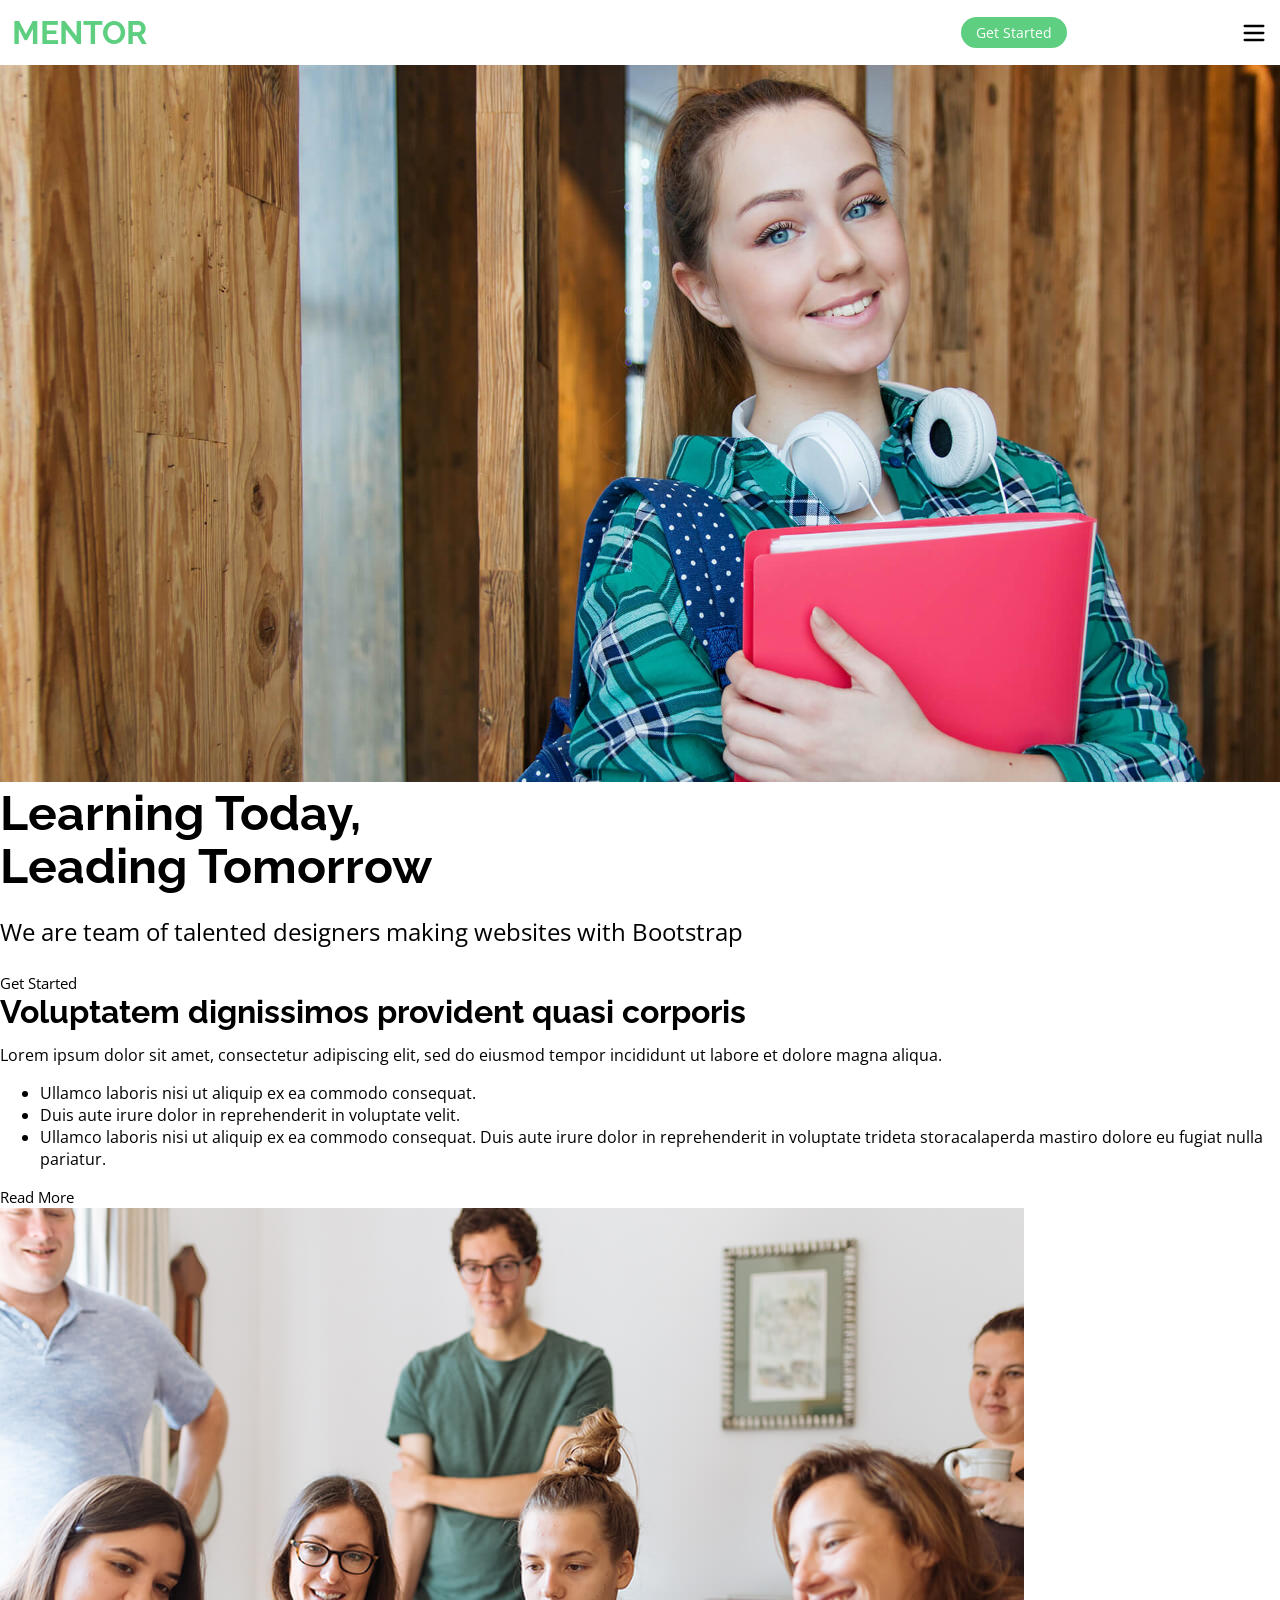
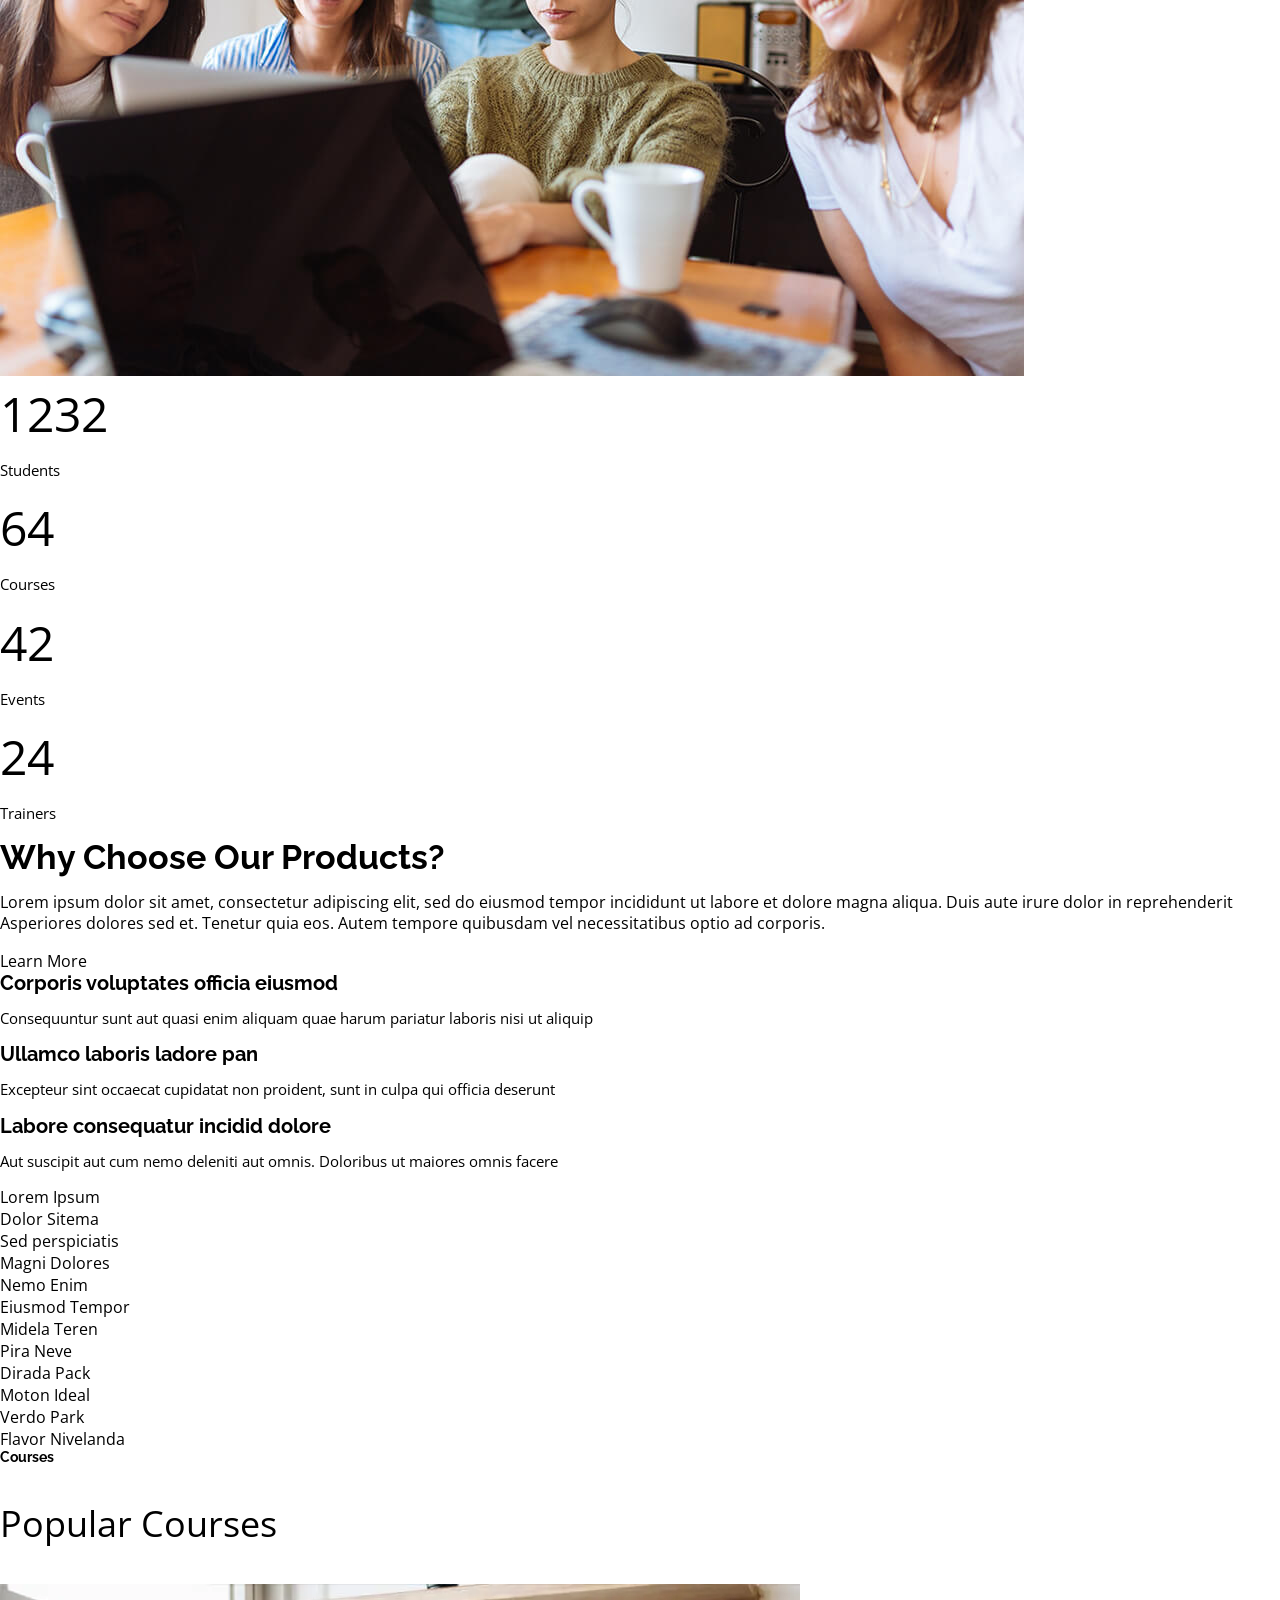
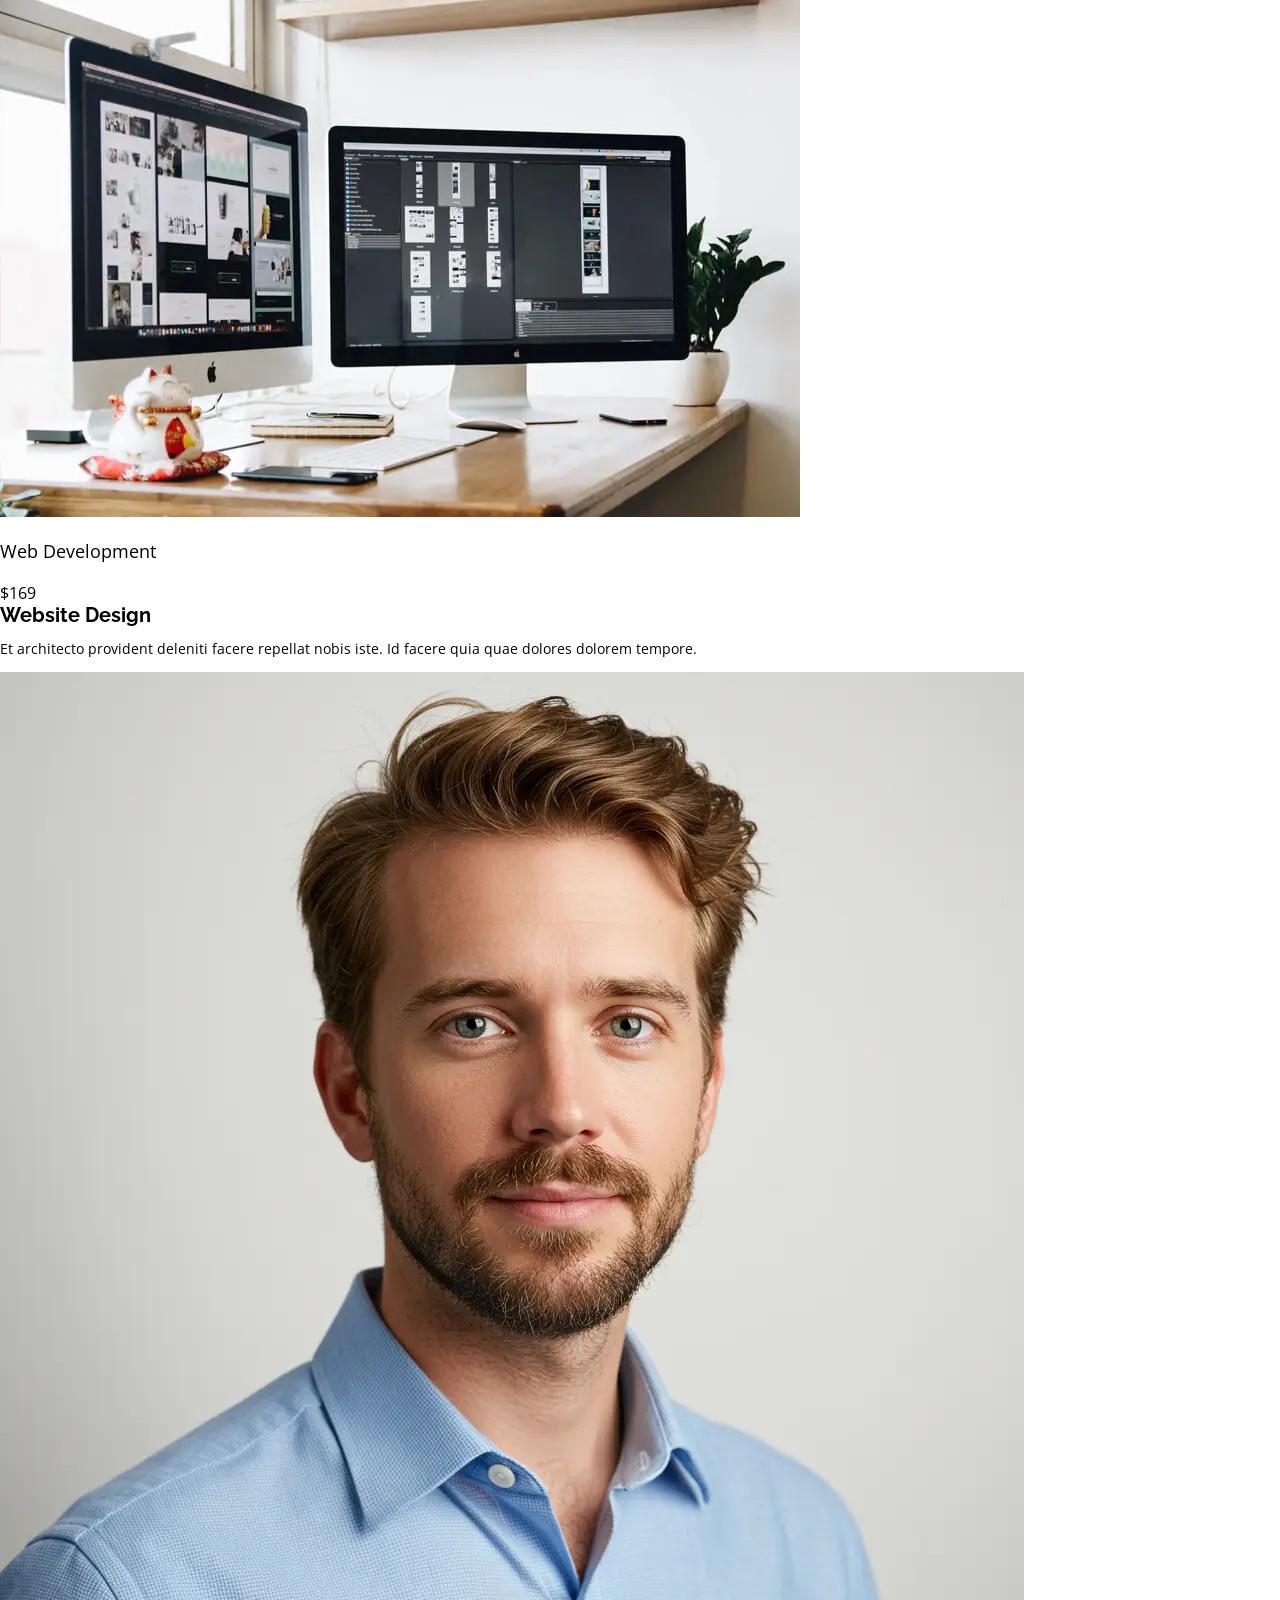
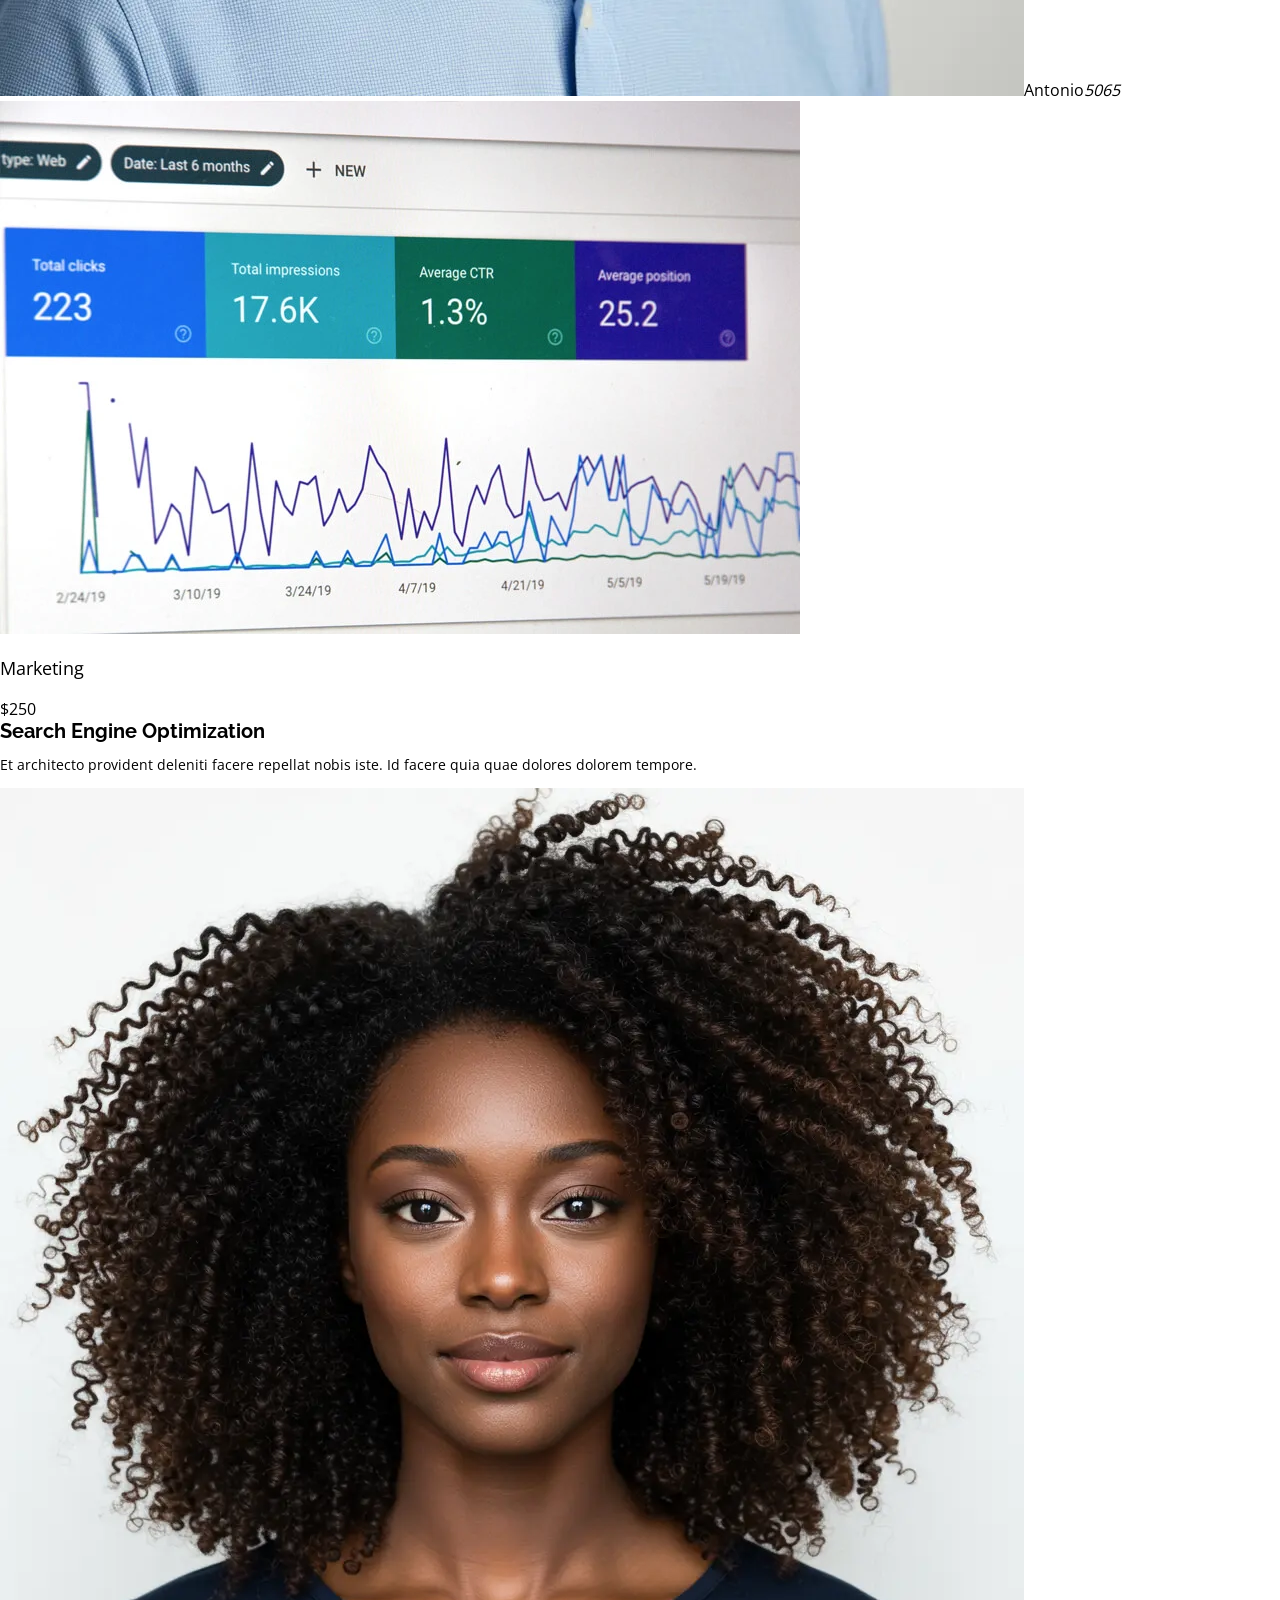
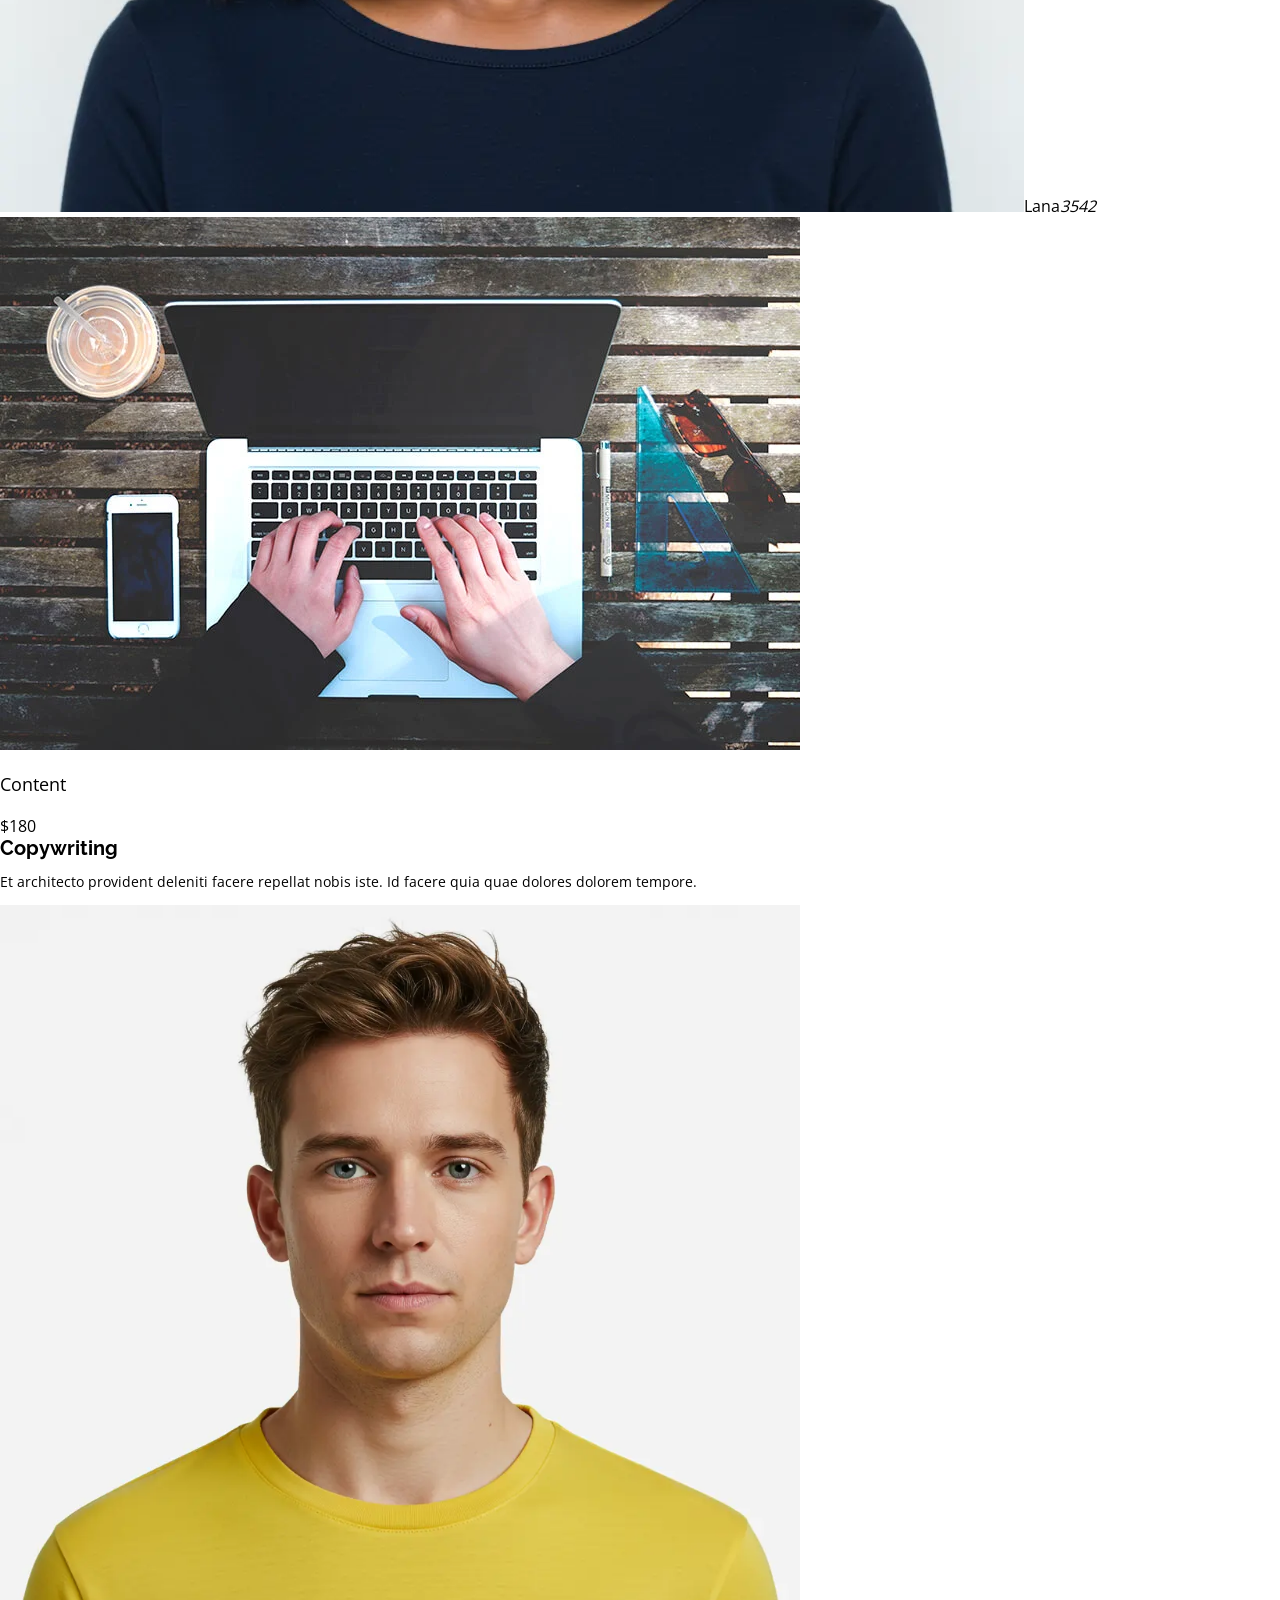
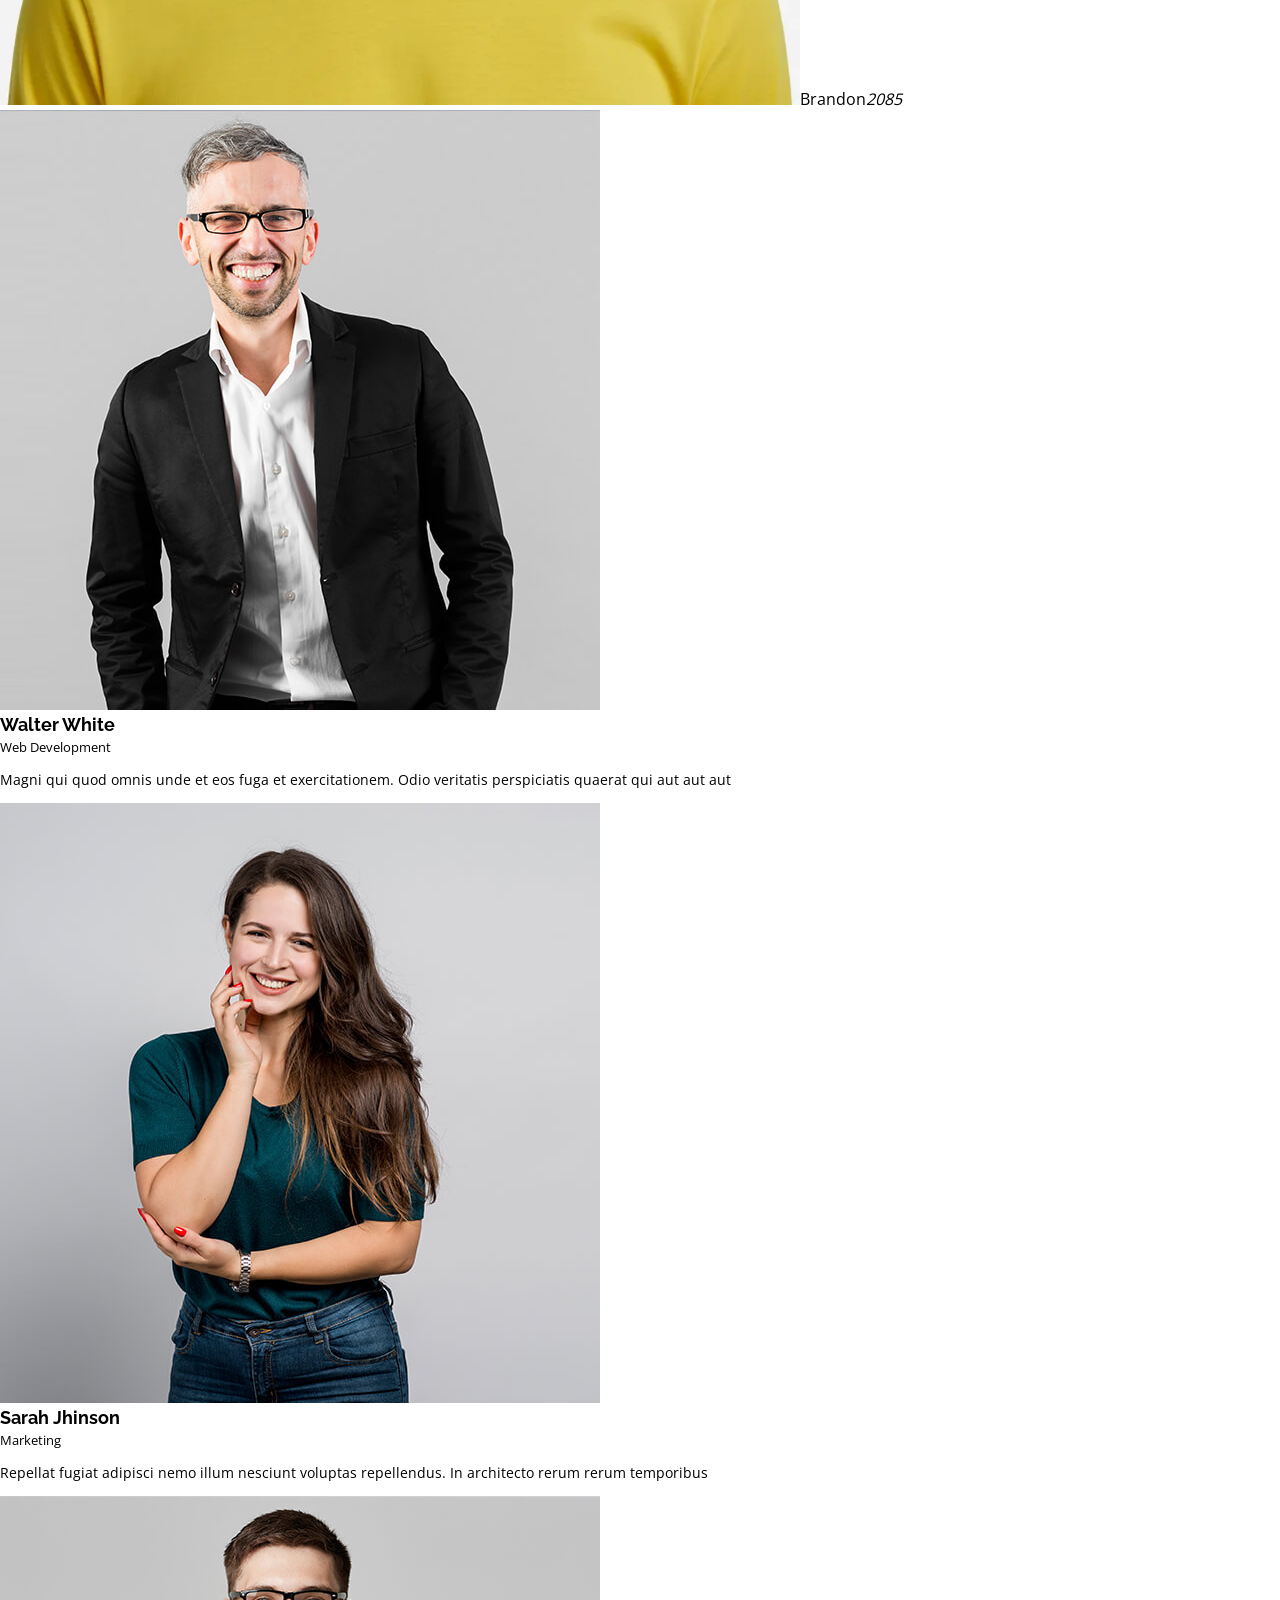
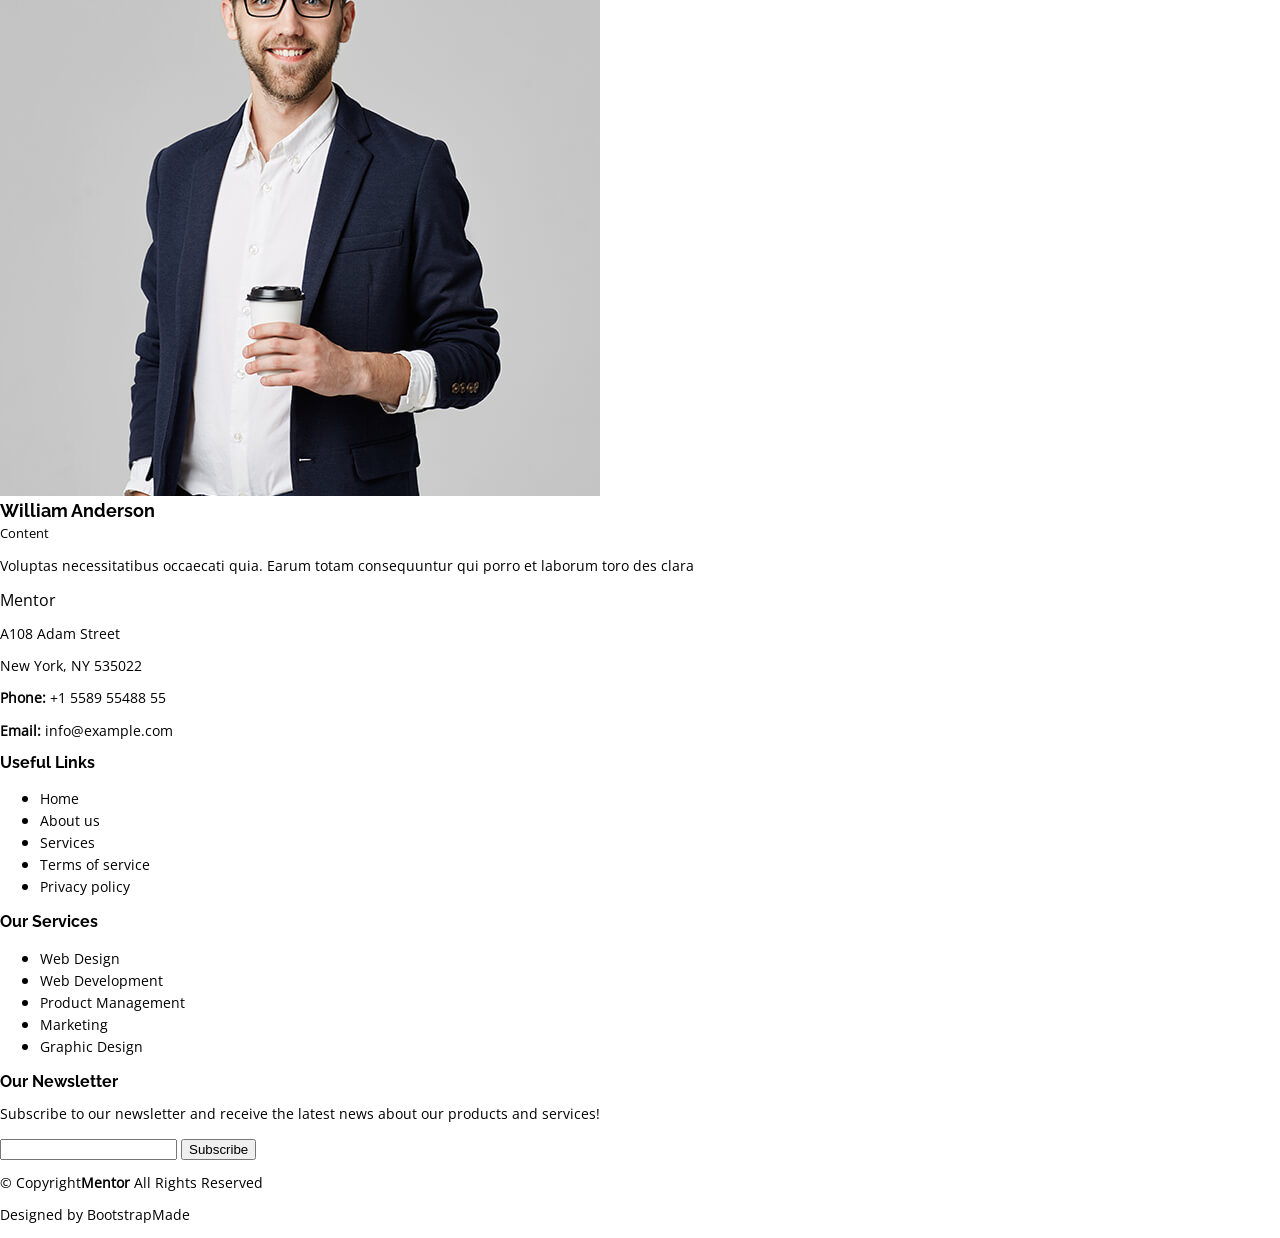
==== index.html @ 1655e433 "Add Navigation Menu f0r Small Screens" ====
<!DOCTYPE html>
<html lang="en">
  <head>
    <meta charset="UTF-8" />
    <meta name="viewport" content="width=device-width, initial-scale=1.0" />
    <link
      rel="shortcut icon"
      href="/assets/img/favicon.png"
      type="image/x-icon"
    />
    <link rel="stylesheet" href="/assets/css/main.css" />
    <link rel="stylesheet" href="/assets/css/globals.css" />
    <title>Mentor</title>
  </head>

  <body>
    <header class="header">
      <div class="header-content">
        <h1 class="sitename">MENTOR</h1>
        <a href="#">Get Started</a>
        <nav class="nav-bar">
          <ul class="nav-bar__items">
            <li><a href="#">Home</a></li>
            <li><a href="#">About</a></li>
            <li><a href="#">Courses</a></li>
            <li><a href="#">Trainers</a></li>
            <li><a href="#">Events</a></li>
            <li><a href="#">Pricing</a></li>
            <li>
              <span class="nav-bar__dropdown--carat"
                >Dropdown <img src="/assets/img/carat_icon.svg" alt="carot svg"
              /></span>
              <ul class="nav-bar__dropdown">
                <li><a href="#"> Dropdown 1</a></li>
                <li>
                  <span class="nav-bar__dropdown--carat"
                    >Deep Dropdown<img
                      src="/assets/img/carat_icon.svg"
                      alt="carot svg"
                  /></span>
                  <ul class="nav-bar__deep-dropdown">
                    <li><a href="#">Deep Dropdown 1</a></li>
                    <li><a href="#">Deep Dropdown 2</a></li>
                    <li><a href="#"> Deep Dropdown 3</a></li>
                    <li><a href="#"> Deep Dropdown 4</a></li>
                    <li><a href="#">Deep Dropdown 5</a></li>
                  </ul>
                </li>
                <li><a href="#">Dropdown 2</a></li>
                <li><a href="#">Dropdown 3</a></li>
                <li><a href="#">Dropdown 4</a></li>
              </ul>
            </li>
            <li><a href="#">Contact</a></li>
          </ul>
        </nav>
        <div class="hamburger-menu">
          <img
            src="/assets/img/hamburger-menu.svg"
            alt="hamburger-menu-icon"
            height="38"
            width="28"
          />
          <img
            src="/assets/img/hamburger-close.svg"
            alt="hamburger-close-icon"
            height="38"
            width="50"
          />
        </div>
        <div class="nav-bar__overlay"></div>
      </div>
    </header>
    <main>
      <section class="hero">
        <img
          src="/assets/img/hero-bg.jpg"
          alt="girl with a book"
          width="1920"
          height="1075"
        />
        <h2>Learning Today,<br />Leading Tomorrow</h2>
        <p>We are team of talented designers making websites with Bootstrap</p>
        <a href="#">Get Started</a>
      </section>
      <section class="section__about">
        <div>
          <h3>Voluptatem dignissimos provident quasi corporis</h3>
          <p>
            Lorem ipsum dolor sit amet, consectetur adipiscing elit, sed do
            eiusmod tempor incididunt ut labore et dolore magna aliqua.
          </p>
          <ul>
            <li>Ullamco laboris nisi ut aliquip ex ea commodo consequat.</li>
            <li>Duis aute irure dolor in reprehenderit in voluptate velit.</li>
            <li>
              Ullamco laboris nisi ut aliquip ex ea commodo consequat. Duis aute
              irure dolor in reprehenderit in voluptate trideta storacalaperda
              mastiro dolore eu fugiat nulla pariatur.
            </li>
          </ul>
          <span>Read More</span>
        </div>
        <div>
          <img
            src="/assets/img/about.jpg"
            alt="A group working on a project"
            width="1024"
            height="768"
          />
        </div>
      </section>
      <div class="counter">
        <div>
          <span>1232</span>
          <p>Students</p>
        </div>
        <div>
          <span>64</span>
          <p>Courses</p>
        </div>
        <div>
          <span>42</span>
          <p>Events</p>
        </div>
        <div>
          <span>24</span>
          <p>Trainers</p>
        </div>
      </div>
      <section class="section__whyUs">
        <div class="why-box">
          <h3>Why Choose Our Products?</h3>
          <p>
            Lorem ipsum dolor sit amet, consectetur adipiscing elit, sed do
            eiusmod tempor incididunt ut labore et dolore magna aliqua. Duis
            aute irure dolor in reprehenderit Asperiores dolores sed et. Tenetur
            quia eos. Autem tempore quibusdam vel necessitatibus optio ad
            corporis.
          </p>
          <span>Learn More</span>
        </div>
        <div class="benefit-box">
          <i></i>
          <h4>Corporis voluptates officia eiusmod</h4>
          <p>
            Consequuntur sunt aut quasi enim aliquam quae harum pariatur laboris
            nisi ut aliquip
          </p>
        </div>
        <div class="benefit-box">
          <i></i>
          <h4>Ullamco laboris ladore pan</h4>
          <p>
            Excepteur sint occaecat cupidatat non proident, sunt in culpa qui
            officia deserunt
          </p>
        </div>
        <div class="benefit-box">
          <i></i>
          <h4>Labore consequatur incidid dolore</h4>
          <p>
            Aut suscipit aut cum nemo deleniti aut omnis. Doloribus ut maiores
            omnis facere
          </p>
        </div>
        <div class="feature-boxes">
          <div class="feature-box"><a href="#">Lorem Ipsum</a></div>
          <div class="feature-box"><a href="#">Dolor Sitema</a></div>
          <div class="feature-box"><a href="#">Sed perspiciatis</a></div>
          <div class="feature-box"><a href="#">Magni Dolores</a></div>
          <div class="feature-box"><a href="#">Nemo Enim</a></div>
          <div class="feature-box"><a href="#">Eiusmod Tempor</a></div>
          <div class="feature-box"><a href="#">Midela Teren</a></div>
          <div class="feature-box"><a href="#">Pira Neve</a></div>
          <div class="feature-box"><a href="#">Dirada Pack</a></div>
          <div class="feature-box"><a href="#">Moton Ideal</a></div>
          <div class="feature-box"><a href="#">Verdo Park</a></div>
          <div class="feature-box"><a href="#">Flavor Nivelanda</a></div>
        </div>
      </section>
      <section class="section__courses">
        <h2>Courses</h2>
        <p>Popular Courses</p>
        <div class="course-item">
          <img
            src="/assets/img/course/course-1.webp"
            alt="A computer"
            width="800"
            height="533"
          />
          <div class="price">
            <p>Web Development</p>
            <span>$169</span>
          </div>
          <h3>Website Design</h3>
          <p>
            Et architecto provident deleniti facere repellat nobis iste. Id
            facere quia quae dolores dolorem tempore.
          </p>
          <div class="courses__incharge">
            <img
              src="/assets/img/person/person-m-7.webp"
              alt="Antonio"
              width="1024"
              height="1024"
            /><span>Antonio</span><i>50</i><i>65</i>
          </div>
        </div>
        <div class="course-item">
          <img
            src="/assets/img/course/course-2.webp"
            alt="An Analytical Graph"
            width="800"
            height="533"
          />
          <div class="price">
            <p>Marketing</p>
            <span>$250</span>
          </div>
          <h3>Search Engine Optimization</h3>
          <p>
            Et architecto provident deleniti facere repellat nobis iste. Id
            facere quia quae dolores dolorem tempore.
          </p>
          <div class="courses__incharge">
            <img
              src="/assets/img/person/person-f-14.webp"
              alt="Lana"
              width="1024"
              height="1024"
            /><span>Lana</span><i>35</i><i>42</i>
          </div>
        </div>
        <div class="course-item">
          <img
            src="/assets/img/course/course-3.webp"
            alt="A person typing on a laptop"
            width="800"
            height="533"
          />
          <div class="price">
            <p>Content</p>
            <span>$180</span>
          </div>
          <h3>Copywriting</h3>
          <p>
            Et architecto provident deleniti facere repellat nobis iste. Id
            facere quia quae dolores dolorem tempore.
          </p>
          <div class="courses__incharge">
            <img
              src="/assets/img/person/person-m-12.webp"
              alt="Brandon"
              width="800"
              height="533"
            /><span>Brandon</span><i>20</i><i>85</i>
          </div>
        </div>
      </section>
      <section class="section__trainers">
        <div class="trainer-box">
          <img
            src="/assets/img/trainers/trainer-1.jpg"
            alt="Walter White"
            width="600"
            height="600"
          />
          <h4>Walter White</h4>
          <span>Web Development</span>
          <p>
            Magni qui quod omnis unde et eos fuga et exercitationem. Odio
            veritatis perspiciatis quaerat qui aut aut aut
          </p>
          <div><i></i><i></i><i></i><i></i></div>
        </div>
        <div class="trainer-box">
          <img
            src="/assets/img/trainers/trainer-2.jpg"
            alt="Sarah Jhinson"
            width="600"
            height="600"
          />
          <h4>Sarah Jhinson</h4>
          <span>Marketing</span>
          <p>
            Repellat fugiat adipisci nemo illum nesciunt voluptas repellendus.
            In architecto rerum rerum temporibus
          </p>
          <div><i></i><i></i><i></i><i></i></div>
        </div>
        <div class="trainer-box">
          <img
            src="/assets/img/trainers/trainer-3.jpg"
            alt="William Anderson"
            width="600"
            height="600"
          />
          <h4>William Anderson</h4>
          <span>Content</span>
          <p>
            Voluptas necessitatibus occaecati quia. Earum totam consequuntur qui
            porro et laborum toro des clara
          </p>
          <div><i></i><i></i><i></i><i></i></div>
        </div>
      </section>
    </main>
    <footer>
      <div>
        <div>
          <span class="sitename">Mentor</span>
          <p>A108 Adam Street</p>
          <p>New York, NY 535022</p>
          <p><strong>Phone:</strong> +1 5589 55488 55</p>
          <p><strong>Email:</strong> info@example.com</p>
          <div><i></i><i></i><i></i><i></i></div>
        </div>
        <nav>
          <div>
            <h4>Useful Links</h4>
            <ul>
              <li><a href="#">Home</a></li>
              <li><a href="#">About us</a></li>
              <li><a href="#">Services</a></li>
              <li><a href="#">Terms of service</a></li>
              <li><a href="#">Privacy policy</a></li>
            </ul>
          </div>
          <div>
            <h4>Our Services</h4>
            <ul>
              <li><a href="#">Web Design</a></li>
              <li><a href="#">Web Development</a></li>
              <li><a href="#">Product Management</a></li>
              <li><a href="#">Marketing</a></li>
              <li><a href="#">Graphic Design</a></li>
            </ul>
          </div>
        </nav>
        <div>
          <h4>Our Newsletter</h4>
          <p>
            Subscribe to our newsletter and receive the latest news about our
            products and services!
          </p>
          <input type="email" name="" id="" />
          <button type="submit">Subscribe</button>
        </div>
      </div>
      <div class="credits">
        <p>© Copyright<strong>Mentor</strong> All Rights Reserved</p>
        <div><p>Designed by BootstrapMade</p></div>
      </div>
    </footer>
    <script src="/assets/js/main.js"></script>
  </body>
</html>
---- assets/css/main.css ----
/* ==================================================
                    Header
================================================== */
/* for small screens upto 500pxs */
.header {
  padding-block: calc(15 / 16 * 1rem);
  position: sticky;
  top: -1px;
  background-color: var(--background-color);

  .sitename {
    font-weight: 700;
    color: var(--accent-color);
  }
  .header-content {
    display: grid;
    grid-template-columns: 1fr 36% auto;
    align-items: center;
    padding-inline: calc(12 / 16 * 1rem);

    > a {
      color: hsl(0, 0%, 100%);
      background-color: var(--accent-color);
      justify-self: center;
      padding: calc(6 / 16 * 1rem) calc(15 / 16 * 1rem);
      /* margin-inline-start: calc(85 / 16 * 1rem); */
      border-radius: calc(50 / 16 * 1rem);
    }
  }

  .nav-bar {
    display: none;
  }

  .nav-bar.active {
    display: block;
    position: absolute;
    z-index: 999;
    top: 90%;
    left: 50%;
    transform: translateX(-50%);

    .nav-bar__items {
      width: 80vw;
      display: flex;
      flex-direction: column;
      background-color: var(--contrast-color);
      border: 1px solid
        color-mix(in srgb, var(--default-color), transparent 90%);

      border-radius: 6px;
      padding-block: calc(10 / 16 * 1rem);
      max-height: 90vh;
      overflow-y: auto;

      li {
        padding-block: calc(10 / 16 * 1rem);
        padding-inline: calc(20 / 16 * 1rem);
      }

      .nav-bar__dropdown,
      .nav-bar__deep-dropdown {
        display: none;
      }

      .nav-bar__dropdown.active,
      .nav-bar__deep-dropdown.active {
        display: block;
        border: 1px solid
          color-mix(in srgb, var(--default-color), transparent 90%);
        background-color: rgba(33, 37, 41, 0.03);
        padding-block: calc(10 / 16 * 1rem);
        margin-inline: calc(-5 / 16 * 1rem);
        margin-top: 8px;
        border-radius: 6px;
      }
      .nav-bar__deep-dropdown.active {
        background-color: rgba(33, 37, 41, 0.1);
      }
    }
  }

  .nav-bar__overlay {
    opacity: 0;
    pointer-events: none;
  }

  .nav-bar__overlay.active {
    position: absolute;
    inset: 0;
    width: 100vw;
    height: 101vh;
    background-color: hsl(0, 0%, 0%);
    opacity: 0.7;
    transition: opacity 0.2s ease-in;
    pointer-events: all;
  }

  .hamburger-menu {
    display: grid;
    place-items: center;
    position: relative;
    > :last-child {
      display: none;
    }
    > :last-child.active {
      display: block;
      position: absolute;
      inset: -10px;
      z-index: 999;
      max-width: none;
    }
  }
  .hamburger-menu.active {
    > :first-child {
      opacity: 0;
    }
  }
  .nav-bar__dropdown--carat {
    display: flex;
    justify-content: space-between;
    img {
      background-color: color-mix(
        in srgb,
        var(--default-color),
        transparent 90%
      );
      border-radius: 50%;
      padding: 8px;
      transition: transform 0.2s ease-in;
    }
  }
  .nav-bar__dropdown--carat.active {
    color: var(--accent-color);
    img {
      background-color: var(--accent-color);
      transform: rotate(180deg);
    }
  }
}
---- assets/css/globals.css ----
/* This Design is Based on Mobile-first Strategy */
@layer global {
  *,
  *::before,
  *::after {
    box-sizing: border-box;
  }

  body {
    margin: 0;
    font-family: "Open Sans", Arial, Helvetica, sans-serif;
  }

  img {
    max-width: 100%;
    height: auto;
  }

  h1,
  h2,
  h3,
  h4 {
    font-family: "Raleway", sans-serif;
    margin: 0;
    line-height: 1.1;
  }

  p {
    line-height: 1.3;
  }

  a {
    text-decoration: none;
    transition: 0.3s;
    color: inherit;
  }

  header ul {
    margin: 0;
    padding: 0;
    li {
      list-style-type: none;
    }
  }
}

@layer colors {
  :root {
    --background-color: hsl(0, 0%, 100%);
    --default-color: hsl(0, 0%, 27%);
    --heading-color: hsl(142, 71%, 47%);
    --accent-color: hsl(138, 54%, 59%);
    --surface-color: hsl(0, 0%, 100%);
    --contrast-color: hsl(0, 0%, 100%);
    /* Nav-menu Colors */
    --nav-color: hsl(180, 1%, 15%);
    --nav-hover-color: hsl(138, 54%, 59%);
    --nav-dropdown-background-color: hsl(0, 0%, 100%);
    --nav-dropdown-color: hsl(180, 1%, 15%);
    --nav-dropdown-hover-color: hsl(138, 54%, 59%);
  }
}

@layer fonts {
  /* open-sans-regular - latin */
  @font-face {
    font-display: swap;
    font-family: "Open Sans";
    font-style: normal;
    font-weight: 400;
    src: url("/assets/fonts/open-sans-v44-latin-regular.woff2") format("woff2");
  }

  /* raleway-regular - latin */
  @font-face {
    font-display: swap;
    font-family: "Raleway";
    font-style: normal;
    font-weight: 400;
    src: url("/assets/fonts/raleway-v37-latin-regular.woff2") format("woff2");
  }

  /* raleway-700 - latin */
  @font-face {
    font-display: swap;
    font-family: "Raleway";
    font-style: normal;
    font-weight: 700;
    src: url("/assets/fonts/raleway-v37-latin-700.woff2") format("woff2");
  }

  /* poppins-regular - latin */
  @font-face {
    font-display: swap;
    font-family: "Poppins";
    font-style: normal;
    font-weight: 400;
    src: url("/assets/fonts/poppins-v24-latin-regular.woff2") format("woff2");
  }

  /* custom font sizes */
  :root {
    --fs-12: calc(12 / 16 * 1rem);
    --fs-13: calc(13 / 16 * 1rem);
    --fs-14: calc(14 / 16 * 1rem);
    --fs-15: calc(15 / 16 * 1rem);
    --fs-16: calc(16 / 16 * 1rem); /*default size*/
    --fs-17: calc(17 / 16 * 1rem);
    --fs-18: calc(18 / 16 * 1rem);
    --fs-20: calc(20 / 16 * 1rem);
    --fs-24: calc(24 / 16 * 1rem);
    --fs-26: calc(26 / 16 * 1rem);
    --fs-28: calc(28 / 16 * 1rem);
    --fs-30: calc(30 / 16 * 1rem);
    --fs-32: calc(32 / 16 * 1rem);
    --fs-34: calc(34 / 16 * 1rem);
    --fs-36: calc(36 / 16 * 1rem);
    --fs-38: calc(38 / 16 * 1rem);
    --fs-48: calc(48 / 16 * 1rem);
  }

  @layer font_configurations {
    @layer mobile_config {
      /* Default Font-sizes Configurations i.e Phone screens (till 425 pixels) and also Tab Uses Same Configs*/

      /* Header */

      header .sitename h1 {
        font-size: var(--fs-30);
      }

      header a {
        font-size: var(--fs-14);
      }

      header nav a {
        font-size: var(--fs-17);
      }

      /* hero section */

      .hero h2 {
        font-size: var(--fs-32);
      }

      .hero p {
        font-size: var(--fs-18);
      }

      .hero a {
        font-size: var(--fs-15);
      }

      /* About Section */

      .section__about h3 {
        font-size: var(--fs-32);
      }

      /* .section__about p,
  .section__about li {
    font-size: var(--default size. i.e 16);
  } */

      .section__about span {
        font-size: var(--fs-15);
      }

      /* Counter */

      .counter span {
        font-size: var(--fs-48);
      }

      .counter p {
        font-size: var(--fs-15);
      }

      /* WhyUs Section */

      .section__whyUs h3 {
        font-size: var(--fs-34);
      }

      /* .section__whyUs .why-box p,
  .section__whyUs .why-box span {
    font-size: var(--default size. i.e 16);
  } */

      .section__whyUs .benefit-box h4 {
        font-size: var(--fs-20);
      }

      .section__whyUs .benefit-box p {
        font-size: var(--fs-15);
      }

      /* .section__whyUs .feature-boxes a {
    font-size: var(--default size. i.e 16);
} */

      /* Courses Section */

      .section__courses h2 {
        font-size: var(--fs-14);
      }

      .section__courses p {
        font-size: var(--fs-36);
      }

      .section__courses .course-item p {
        font-size: var(--fs-14);
      }

      .section__courses .course-item .price p {
        font-size: var(--fs-18);
      }

      .section__courses h3 {
        font-size: var(--fs-20);
      }

      /* .section__courses a{
    font-size: var(--default size. i.e 16);
  } */

      /* Trainers Section */

      .section__trainers h4 {
        font-size: var(--fs-18);
      }

      .section__trainers span {
        font-size: var(--fs-13);
      }

      .section__trainers p {
        font-size: var(--fs-14);
      }

      /* Footer */

      footer .sitename span {
        font-size: var(--fs-26);
      }

      footer p,
      footer a {
        font-size: var(--fs-14);
      }

      /* footer h4{
    font-size: var(--default size. i.e 16);
  }
 */

      /* footer button{
  font-size: var(--default size. i.e 16);
 } */

      footer .credits div {
        font-size: var(--fs-13);
      }
    }

    @media (width >= calc(1024 / 16 * 1rem)) {
      /* font config for laptops that is 1024px (Only the hero Secrion seem to have Changes) */
      /* hero section */

      .hero h2 {
        font-size: var(--fs-48); /*changed*/
      }

      .hero p {
        font-size: var(--fs-24); /*changed*/
      }
    }

    @media (width >= calc(1140 / 16 * 1rem)) {
      /* font config for big screen laptops/monitors that is 1440px onwards (only navbar links have changes) */
      header nav a {
        font-size: var(--fs-16); /*changed*/
      }
    }
  }
}
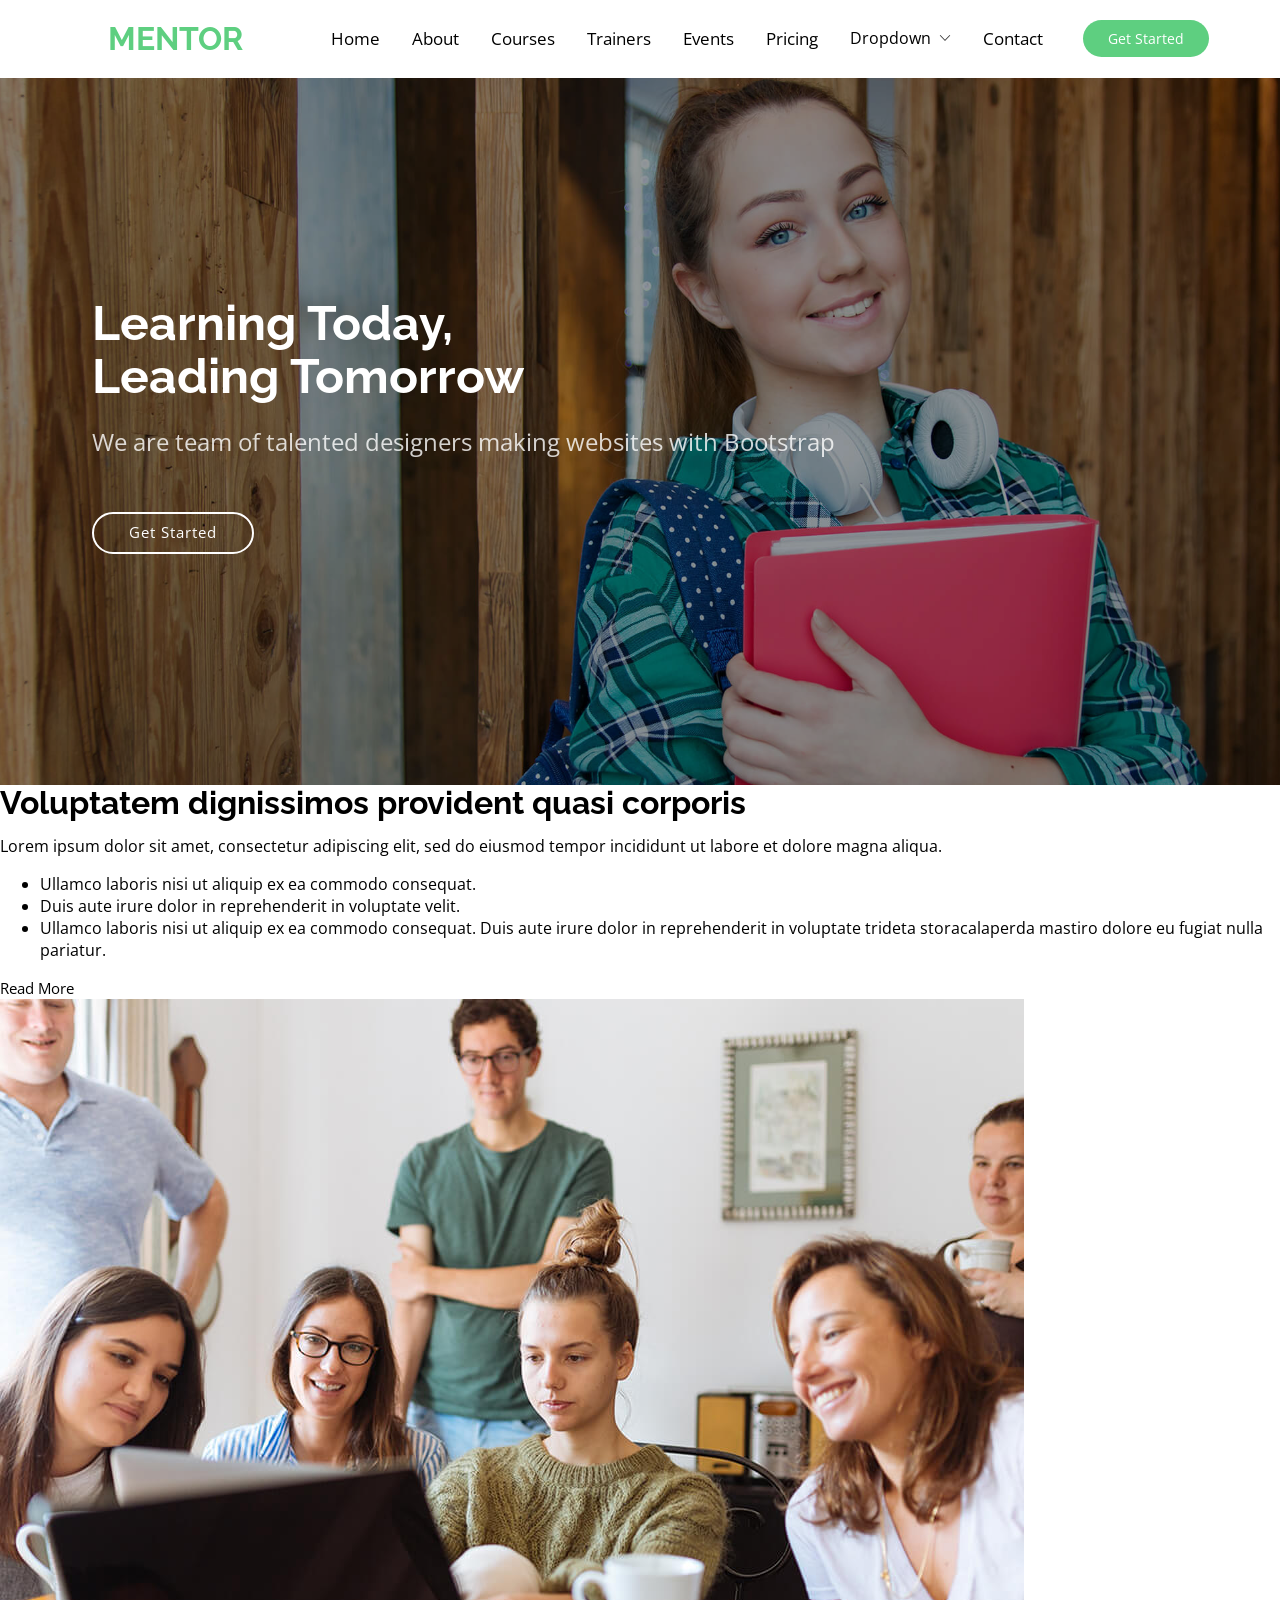
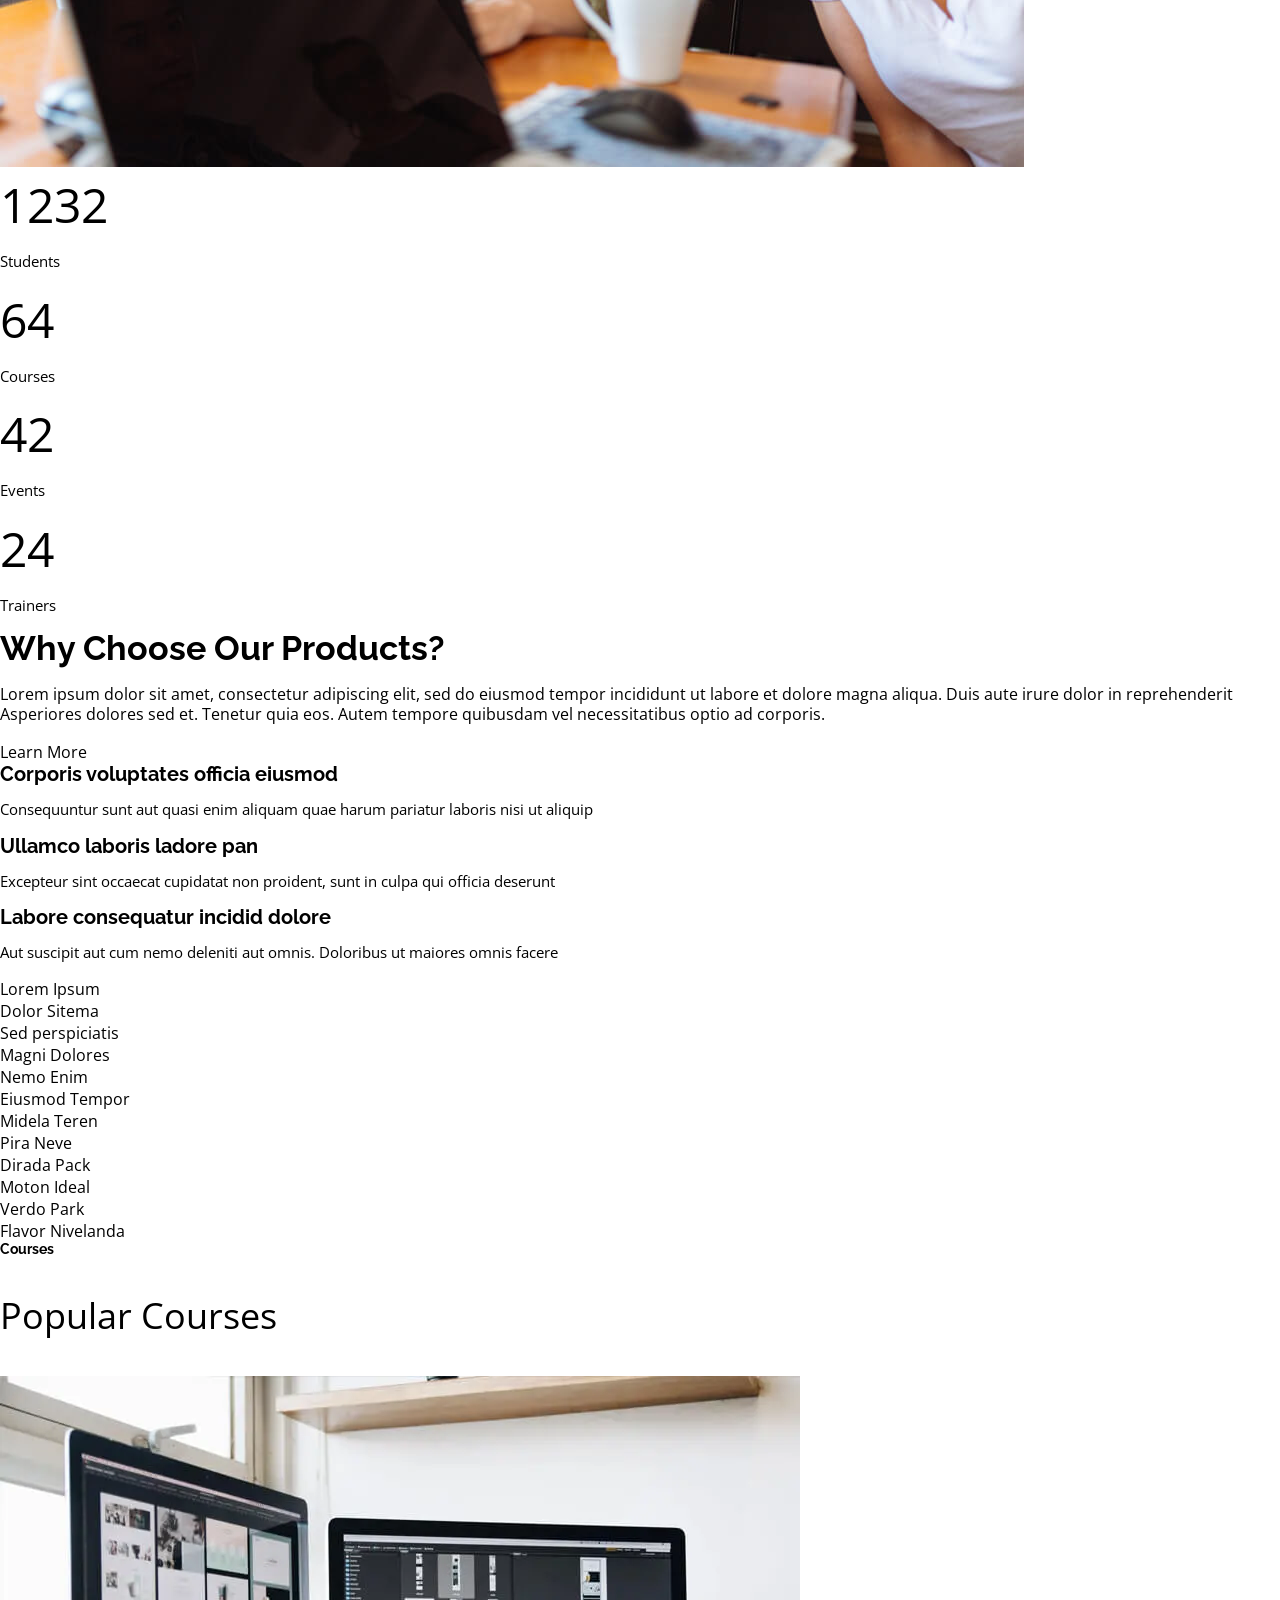
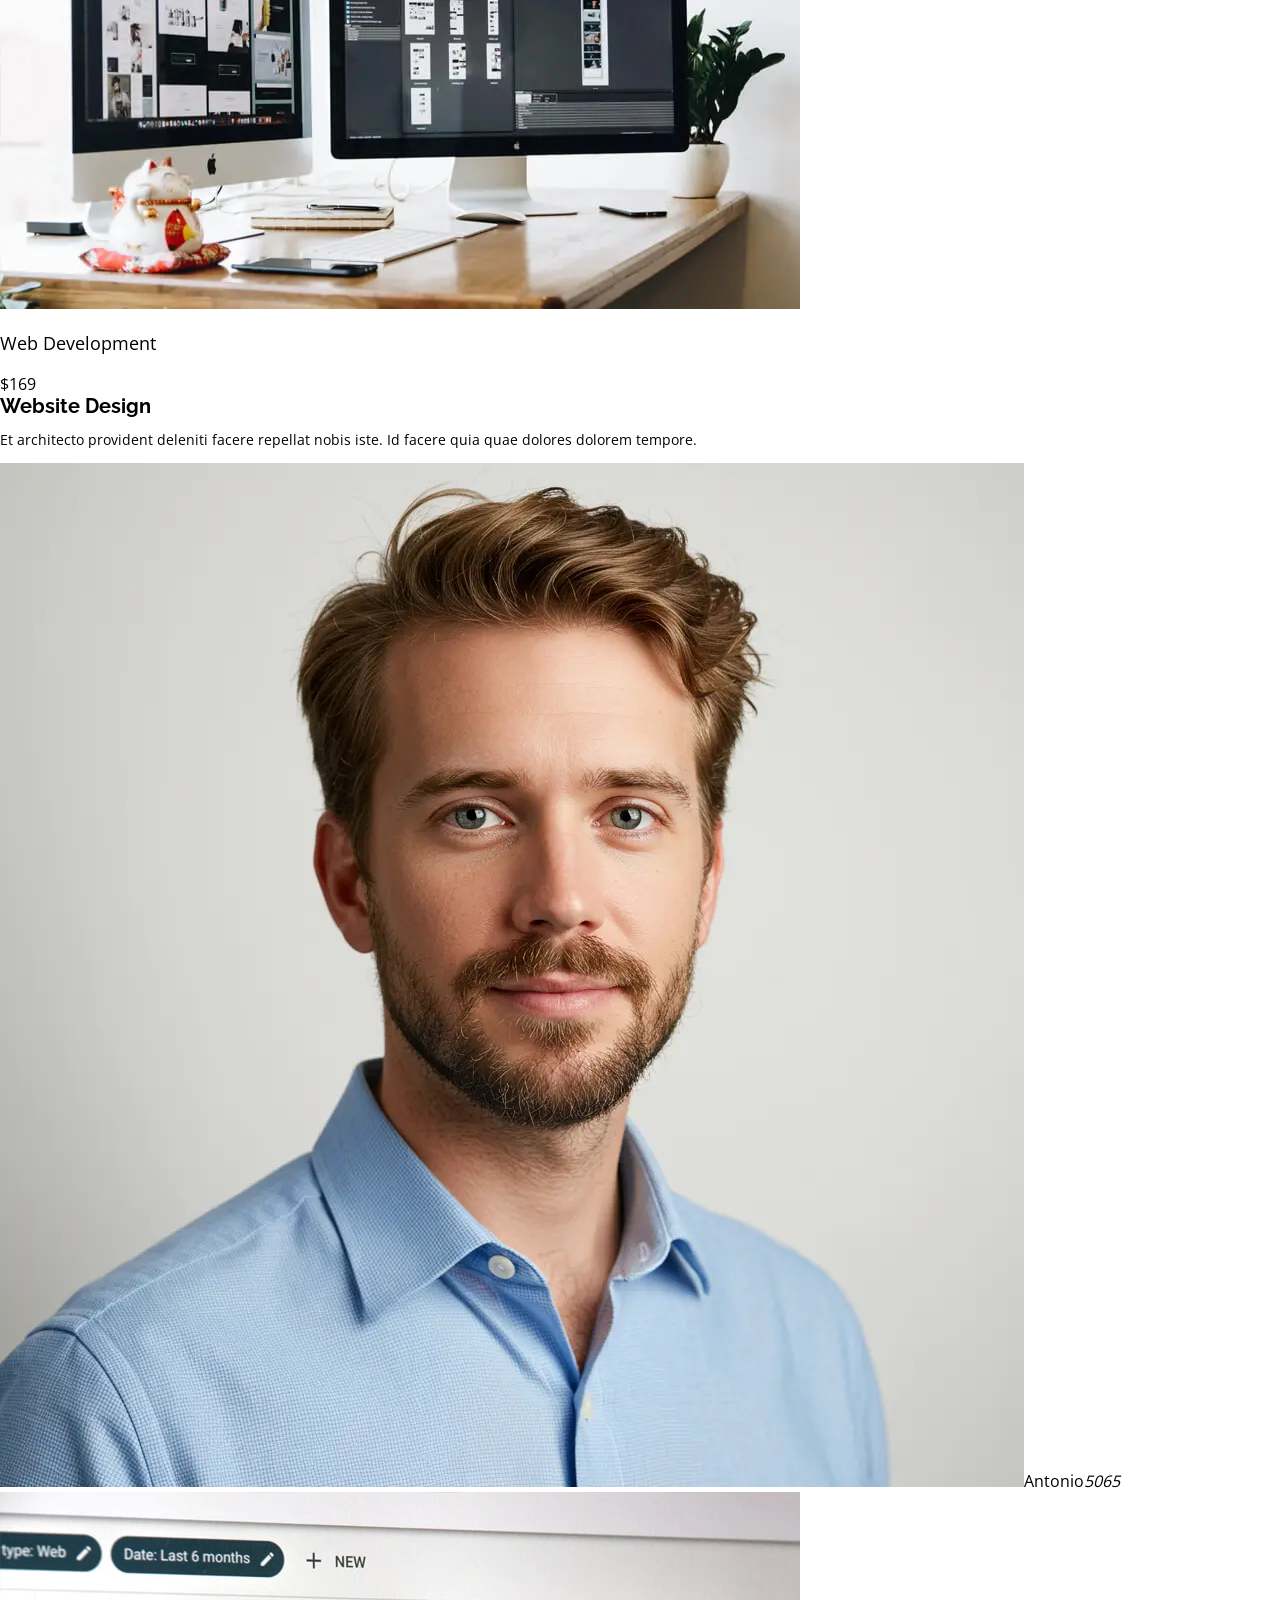
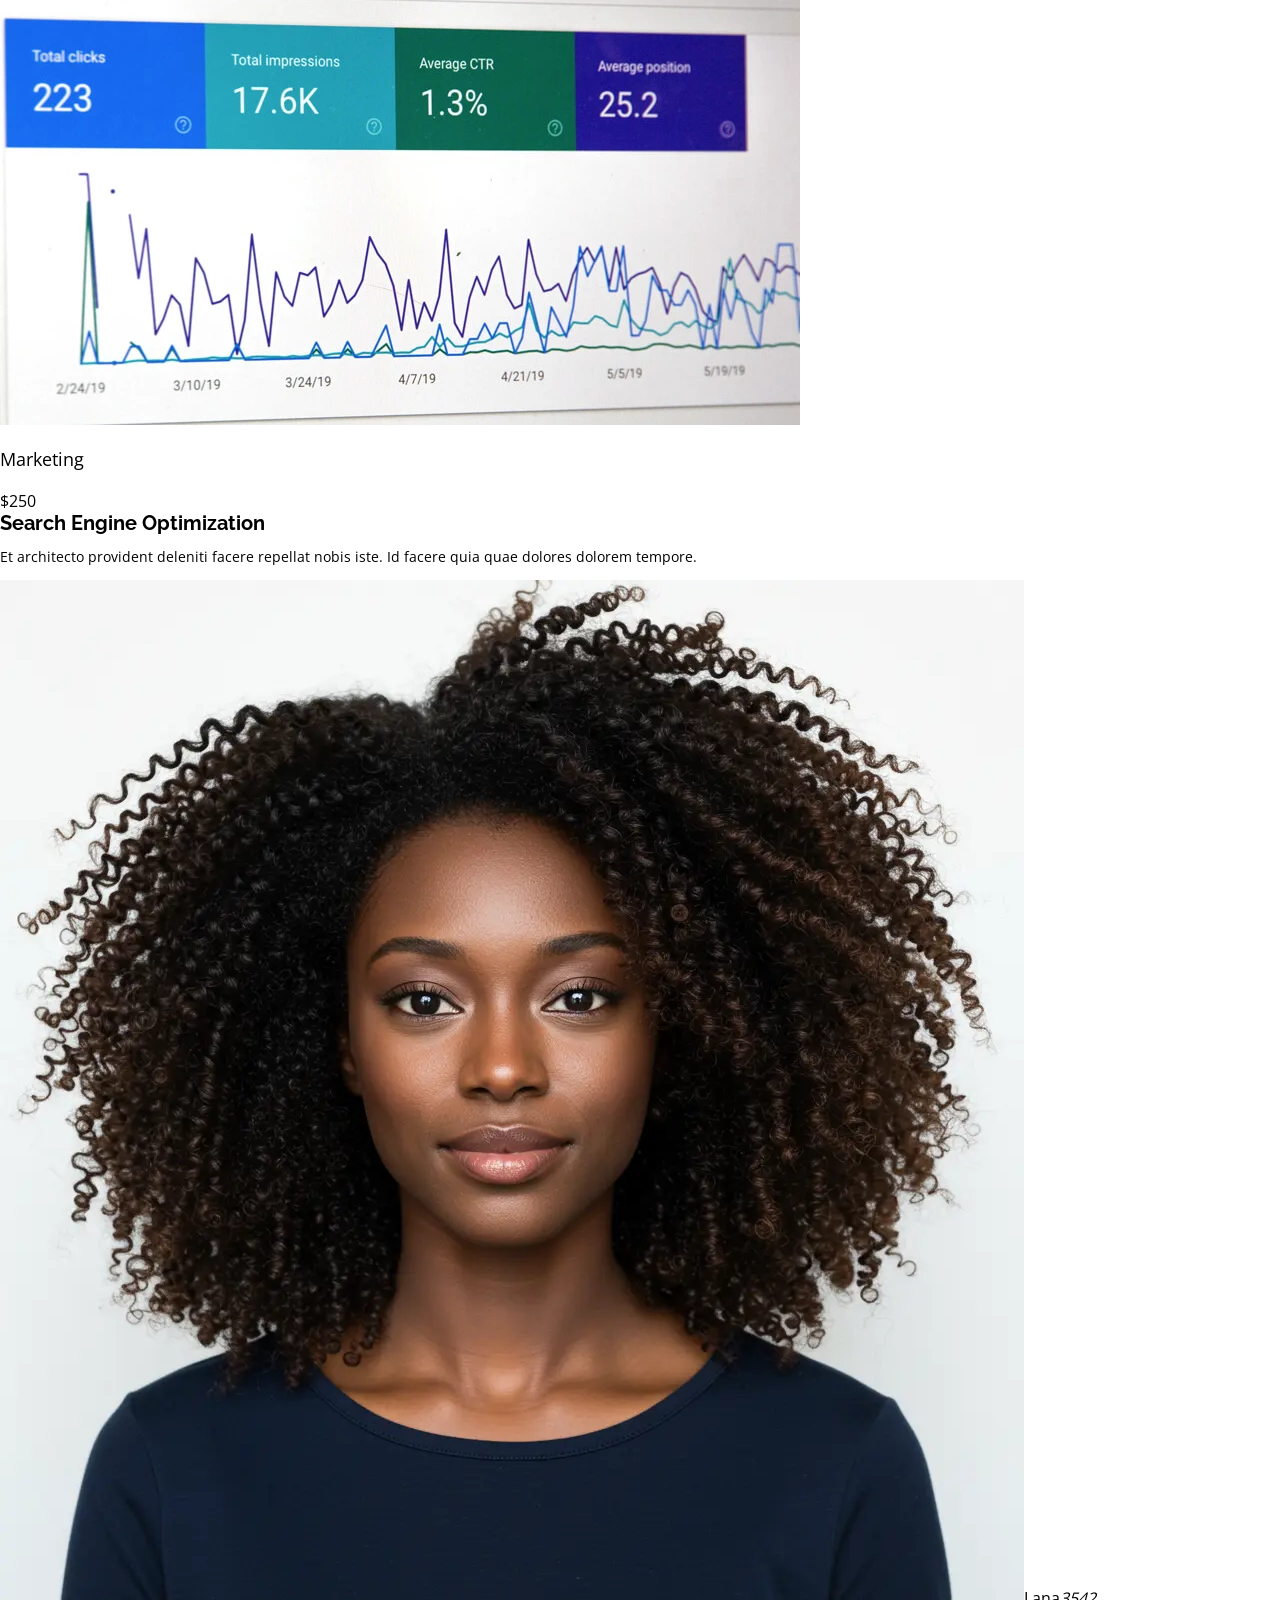
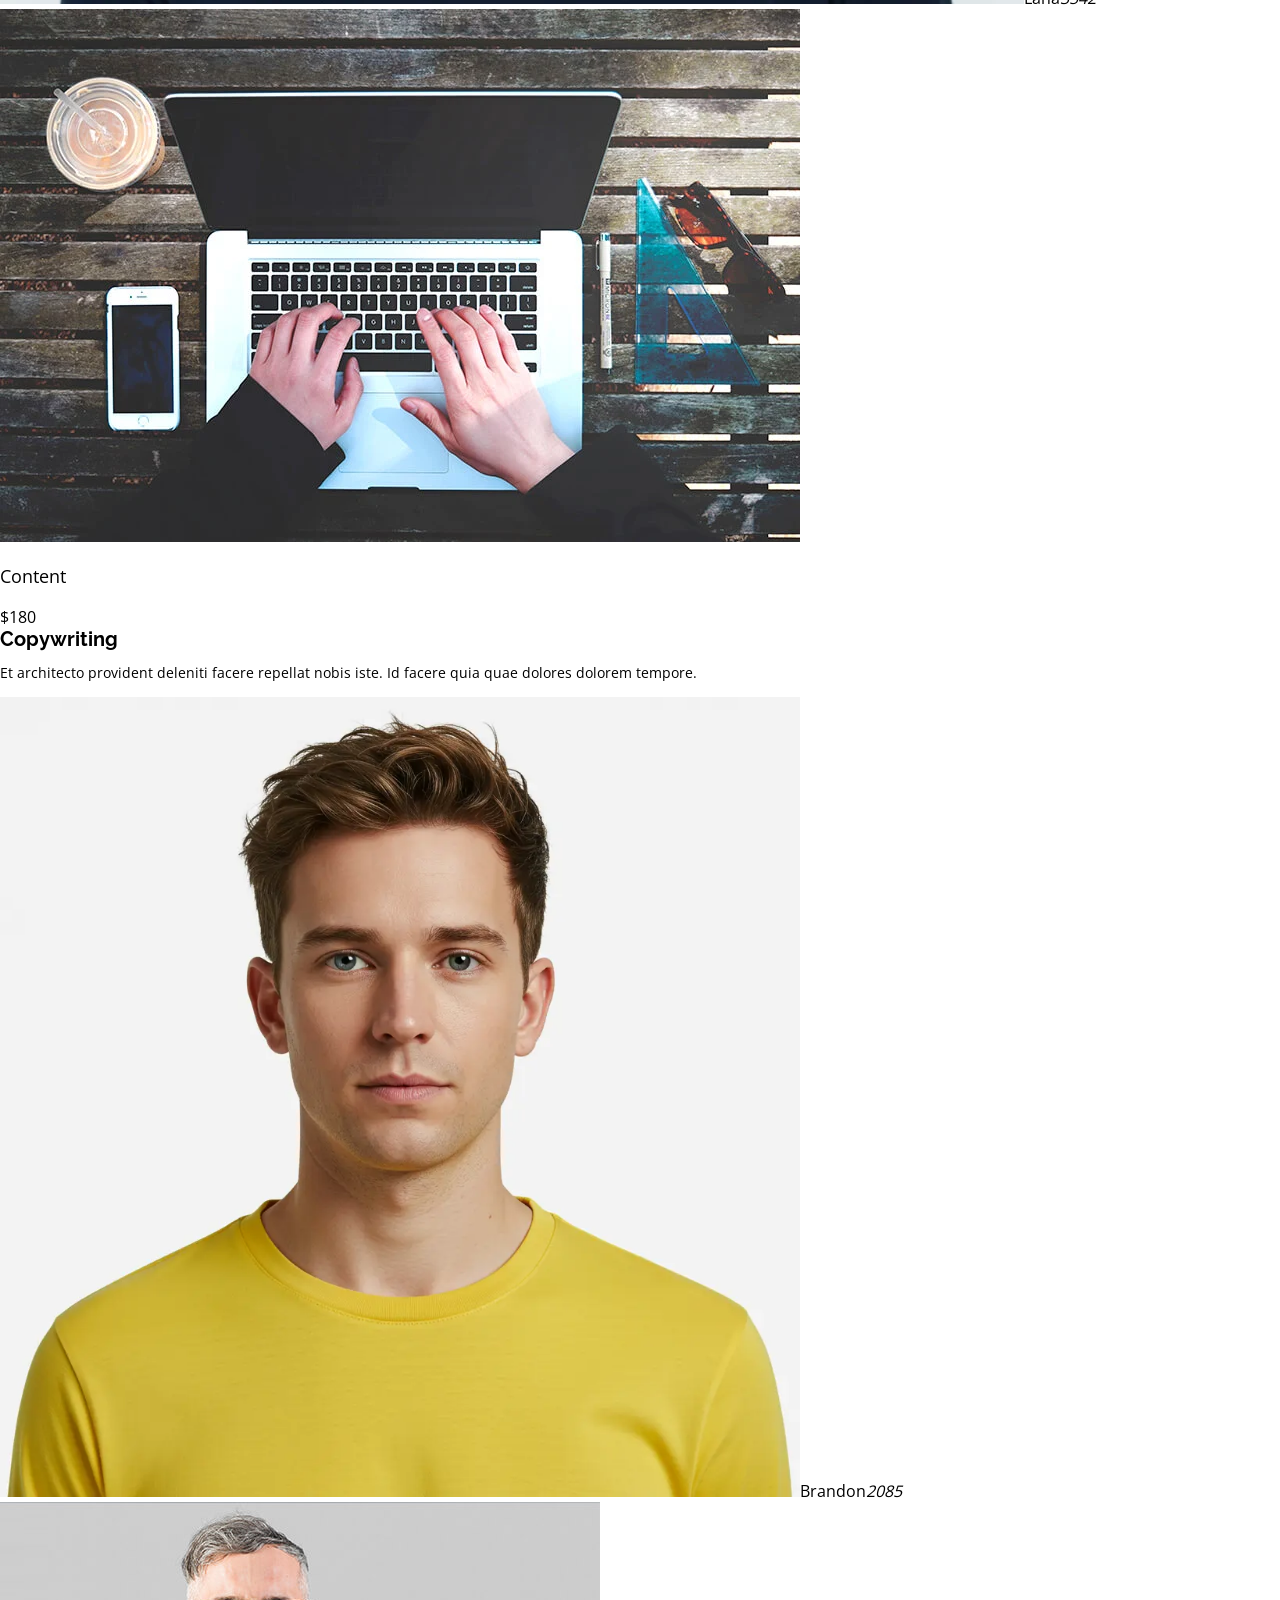
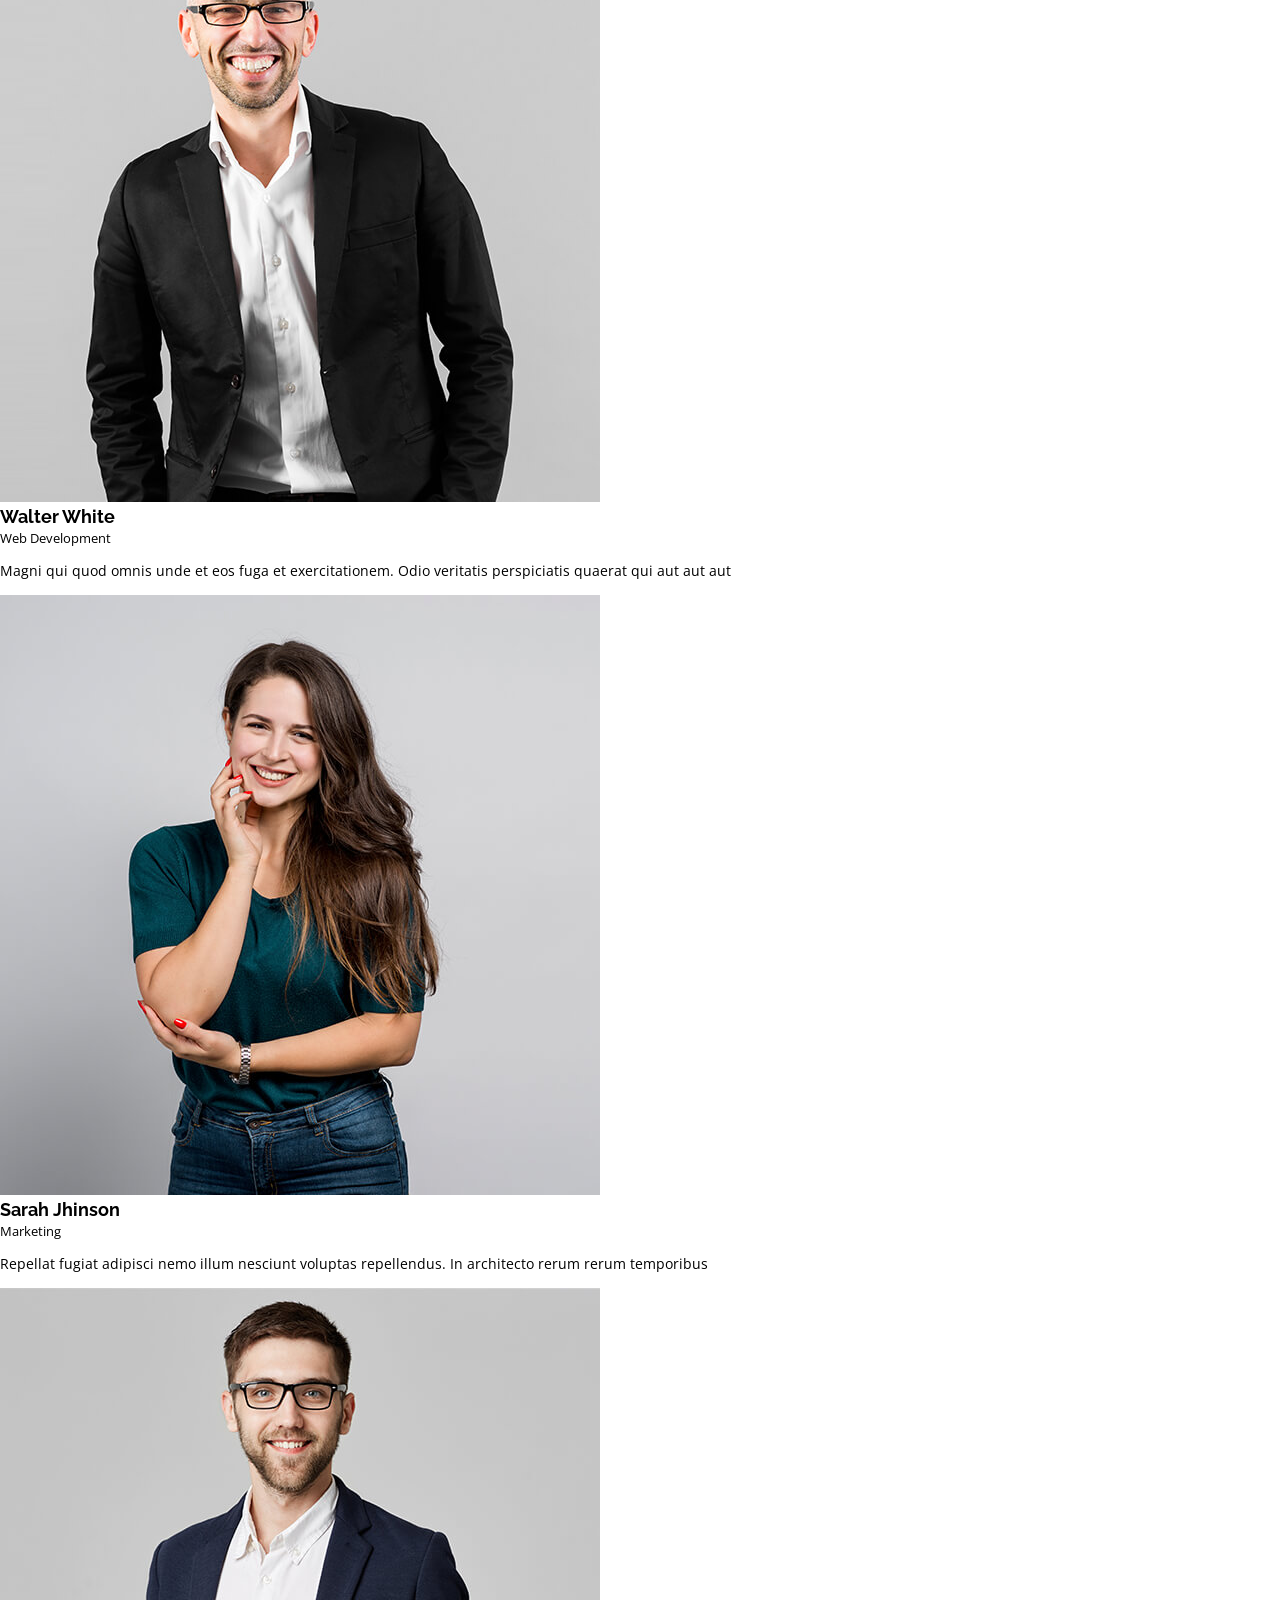
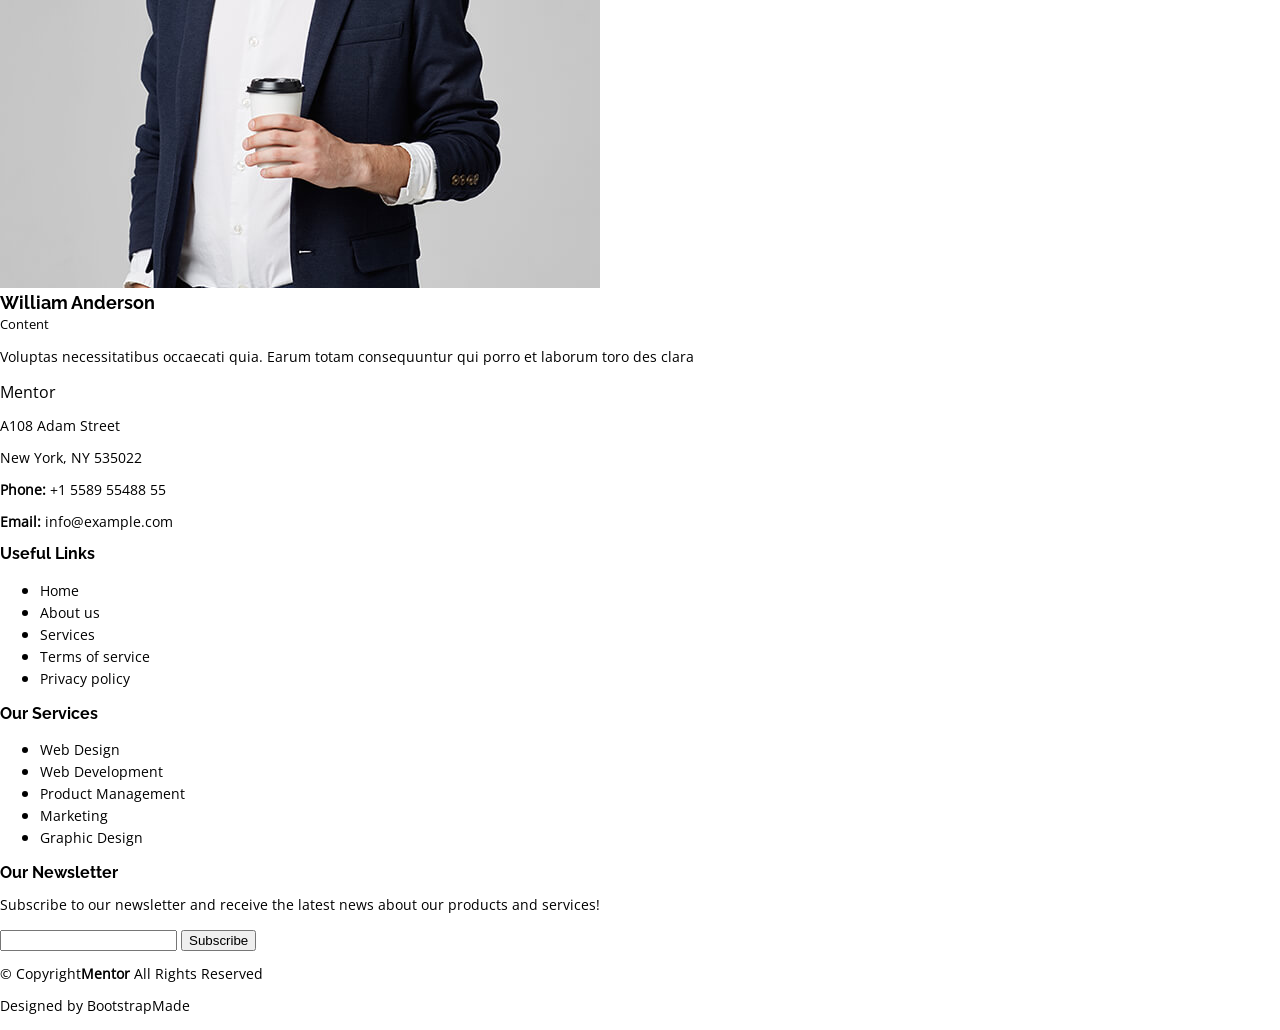
==== commit a8bc2dc6: "Fix Bugs and Devlop Hero Section" ====
--- a/index.html
+++ b/index.html
@@ -73,15 +73,15 @@
     </header>
     <main>
       <section class="hero">
-        <img
-          src="/assets/img/hero-bg.jpg"
-          alt="girl with a book"
-          width="1920"
-          height="1075"
-        />
-        <h2>Learning Today,<br />Leading Tomorrow</h2>
-        <p>We are team of talented designers making websites with Bootstrap</p>
-        <a href="#">Get Started</a>
+        <div class="hero__container">
+          <div class="hero__content">
+            <h2>Learning Today,<br />Leading Tomorrow</h2>
+            <p>
+              We are team of talented designers making websites with Bootstrap
+            </p>
+            <a href="#">Get Started</a>
+          </div>
+        </div>
       </section>
       <section class="section__about">
         <div>
--- a/assets/css/main.css
+++ b/assets/css/main.css
@@ -1,12 +1,14 @@
 /* ==================================================
                     Header
 ================================================== */
-/* for small screens upto 500pxs */
+/* for small screens upto 500px */
 .header {
   padding-block: calc(15 / 16 * 1rem);
-  position: sticky;
+  position: fixed;
+  width: 100%;
   top: -1px;
   background-color: var(--background-color);
+  z-index: 999;
 
   .sitename {
     font-weight: 700;
@@ -138,3 +140,209 @@
     }
   }
 }
+.header.scrolled {
+  box-shadow: 0 2px 8px rgba(0, 0, 0, 0.1);
+}
+
+/* for tab screens upto 1000px */
+@media (width >= 545px) {
+  /*chose 545px due to certian complications*/
+  .header {
+    .header-content {
+      grid-template-columns: 1fr 20% auto;
+    }
+  }
+}
+
+/* for laptops and big screens upto 1000px */
+@media (width >= 1024px) {
+  .header {
+    padding-block: calc(21 / 16 * 1rem);
+    display: flex;
+    justify-content: center;
+
+    .sitename {
+      justify-self: center;
+    }
+    .header-content {
+      max-width: 1440px;
+      display: grid;
+      grid-template-columns: 1.5fr 4fr 1fr;
+
+      > a {
+        padding: calc(9 / 16 * 1rem) calc(25 / 16 * 1rem);
+        @media (width >= 1120px) {
+          margin-left: calc(30 / 16 * 1vw);
+        }
+        justify-self: start;
+        order: 1;
+      }
+    }
+
+    .nav-bar {
+      display: block;
+    }
+
+    .nav-bar {
+      .nav-bar__items {
+        display: flex;
+        flex-direction: row;
+
+        li {
+          padding: calc(10 / 16 * 1vh) calc(20 / 16 * 1vw);
+        }
+
+        :nth-child(7) li {
+          padding: calc(10 / 16 * 1rem) calc(20 / 16 * 1rem);
+        }
+        .nav-bar__dropdown,
+        .nav-bar__deep-dropdown {
+          display: block;
+          position: absolute;
+          opacity: 0;
+          pointer-events: none;
+          transform: translateY(50px);
+          background-color: var(--contrast-color);
+          padding-block: calc(10 / 16 * 1rem);
+          margin-inline: calc(-5 / 16 * 1rem);
+          transition: opacity 0.2s, transform 0.3s ease;
+        }
+
+        li:hover {
+          .nav-bar__dropdown,
+          .nav-bar__deep-dropdown {
+            display: block;
+            /* position: absolute; */
+            opacity: 1;
+            pointer-events: all;
+            /* border: 1px solid */
+            /* color-mix(in srgb, var(--default-color), transparent 90%); */
+            background-color: var(--contrast-color);
+            padding-block: calc(10 / 16 * 1rem);
+            margin-inline: calc(-5 / 16 * 1rem);
+            margin-top: 8px;
+            border-radius: 6px;
+            box-shadow: 0 12px 28px rgba(0, 0, 0, 0.18);
+            transform: translateY(0);
+          }
+          .nav-bar__deep-dropdown {
+            display: block;
+            /* position: absolute; */
+            opacity: 0;
+            pointer-events: none;
+            transform: translateX(50px);
+            inset: 20% 100% -20% -100%;
+            transition: opacity 0.2s, transform 0.3s ease;
+          }
+
+          .nav-bar__dropdown:nth-child(2) > *:hover {
+            .nav-bar__deep-dropdown {
+              display: block;
+              position: absolute;
+              opacity: 1;
+              pointer-events: all;
+              transform: translateX(0);
+              inset: 20% 100% -20% -100%;
+              background-color: var(--contrast-color);
+            }
+          }
+        }
+
+        li:hover > a,
+        .nav-bar__dropdown--carat:hover {
+          color: var(--accent-color);
+          cursor: pointer;
+        }
+      }
+    }
+
+    .nav-bar__overlay {
+      display: none;
+    }
+
+    .hamburger-menu {
+      display: none;
+    }
+    .nav-bar__dropdown--carat {
+      display: flex;
+      justify-content: space-between;
+      img {
+        background-color: var(--contrast-color);
+        border-radius: 0%;
+        margin-inline-start: 8px;
+        padding: 0;
+      }
+    }
+  }
+}
+
+/* ==================================================
+                  Hero Section
+================================================== */
+/* for phone screens */
+.hero {
+  margin-top: calc(65.2 / 16 * 1rem);
+  min-height: 80vh;
+  background-image: url(/assets/img/hero-bg.jpg);
+  background-size: cover;
+  background-position-x: center;
+  position: relative;
+  .hero__container {
+    height: 100%;
+    min-height: 80vh;
+    background-color: color-mix(in srgb, hsl(0, 0%, 0%), transparent 60%);
+    padding-block: calc(80 / 16 * 1rem);
+    display: grid;
+    place-items: center;
+    .hero__content {
+      padding-inline: calc(12 / 16 * 1rem);
+      > * {
+        color: var(--contrast-color);
+      }
+      > :nth-child(2) {
+        color: color-mix(in srgb, var(--contrast-color), transparent 20%);
+      }
+      a {
+        font-weight: 500;
+        font-size: 15px;
+        letter-spacing: 1px;
+        display: inline-block;
+        padding: 8px 35px 10px 35px;
+        border-radius: 50px;
+        transition: 0.4s;
+        margin-top: 30px;
+        border: 2px solid var(--contrast-color);
+      }
+    }
+  }
+}
+
+/* for tab screens */
+@media (width >= 768px) {
+  .hero .hero__container .hero__content {
+    margin-left: auto;
+    margin-right: auto;
+    padding-inline: calc(12 / 16 * 1rem);
+  }
+}
+
+/* for desktop screens */
+@media (width >= 1024px) {
+  .hero {
+    margin-top: 0;
+    background-position-y: center;
+  }
+
+  .hero .hero__container .hero__content {
+    margin-left: calc(100 / 16 * 1%);
+    padding-inline: calc(12 / 16 * 1rem);
+  }
+
+  .hero .hero__container {
+    /* display: flex;
+    justify-content: center;
+    align-items: center; */
+    place-items: center start;
+    margin-top: calc(65.2 / 16 * 1rem);
+  }
+}
--- a/assets/css/globals.css
+++ b/assets/css/globals.css
@@ -121,7 +121,7 @@
 
   @layer font_configurations {
     @layer mobile_config {
-      /* Default Font-sizes Configurations i.e Phone screens (till 425 pixels) and also Tab Uses Same Configs*/
+      /* Default Font-sizes Configurations i.e Phone screens (till 768 pixels)*/
 
       /* Header */
 
@@ -264,24 +264,18 @@
       }
     }
 
-    @media (width >= calc(1024 / 16 * 1rem)) {
-      /* font config for laptops that is 1024px (Only the hero Secrion seem to have Changes) */
-      /* hero section */
-
-      .hero h2 {
-        font-size: var(--fs-48); /*changed*/
-      }
-
-      .hero p {
-        font-size: var(--fs-24); /*changed*/
+    @layer tabletAndAbove_configs {
+      @media (width >= 768px) {
+        /* font config for tabs and above (Only the hero Secrion seem to have Changes) */
+        /* hero section */
+
+        .hero h2 {
+          font-size: var(--fs-48); /*changed*/
+        }
+        .hero p {
+          font-size: var(--fs-24); /*changed*/
+        }
       }
     }
-
-    @media (width >= calc(1140 / 16 * 1rem)) {
-      /* font config for big screen laptops/monitors that is 1440px onwards (only navbar links have changes) */
-      header nav a {
-        font-size: var(--fs-16); /*changed*/
-      }
-    }
   }
 }
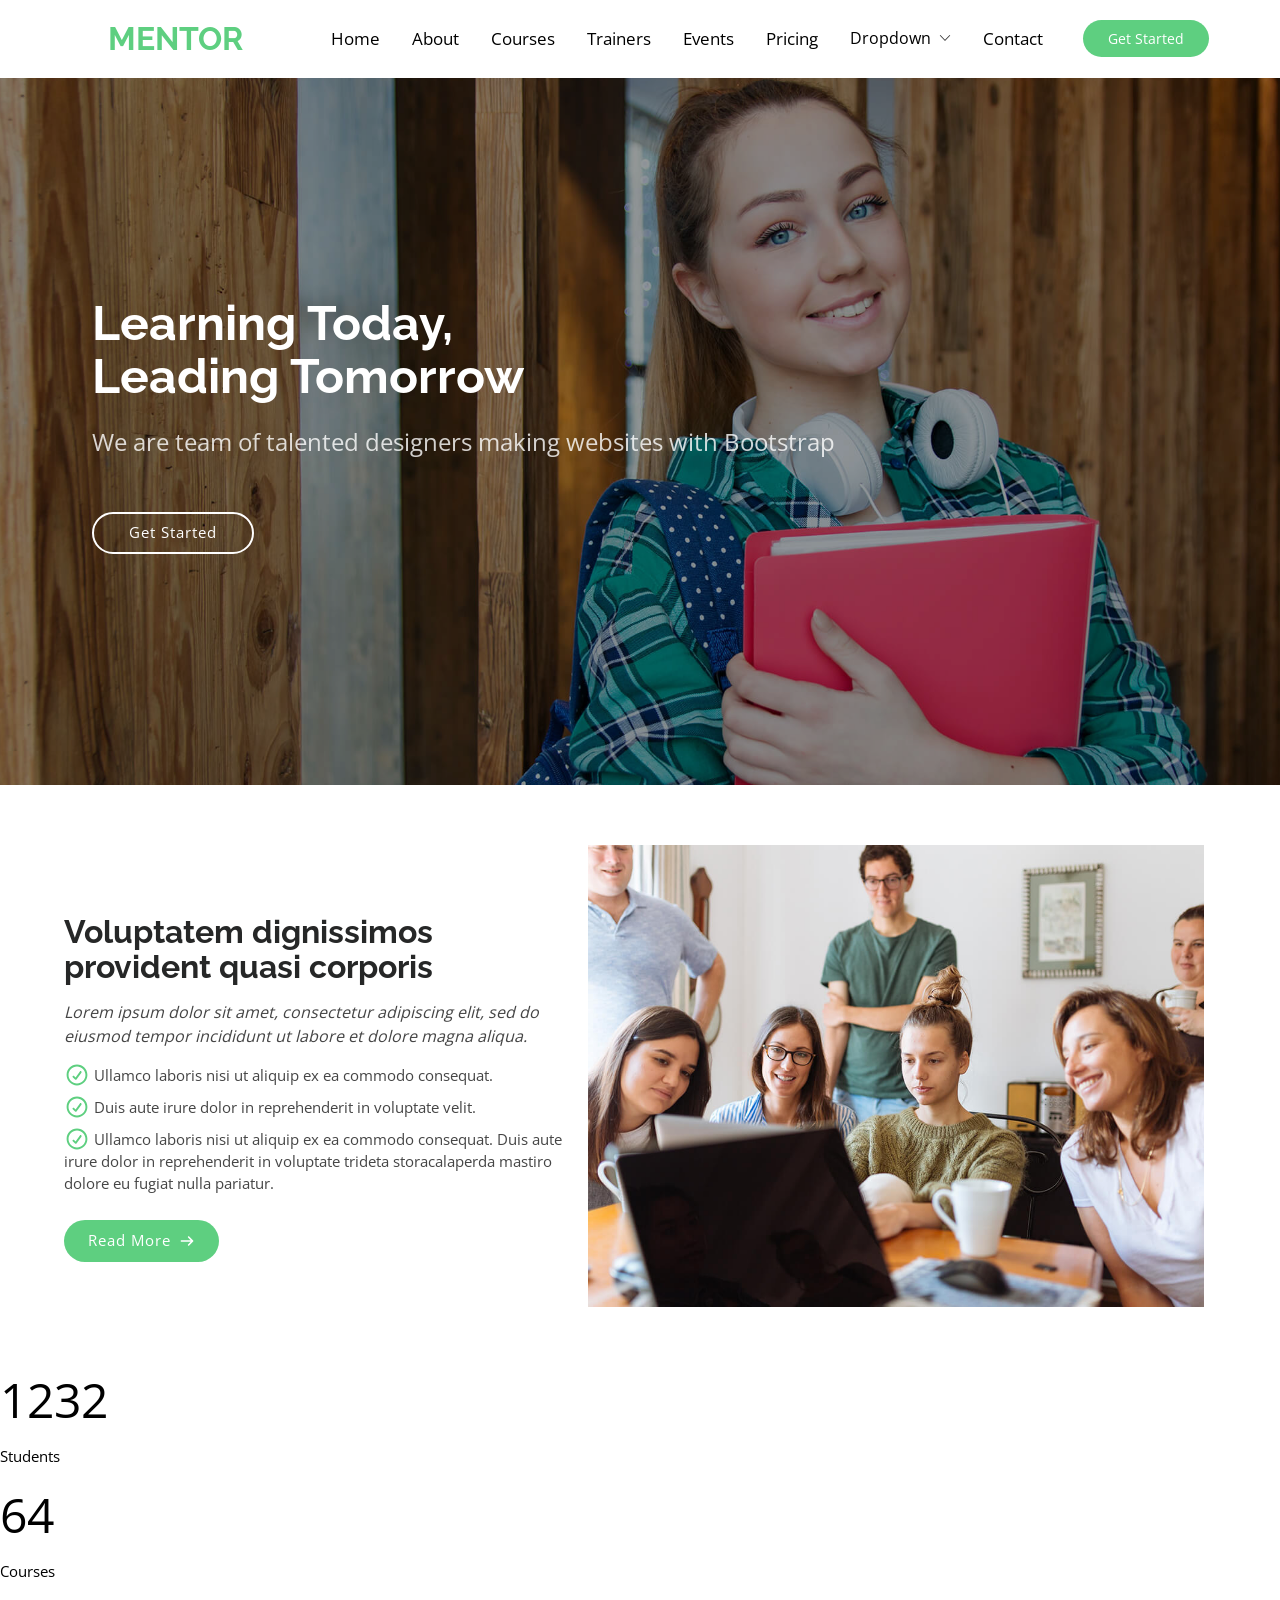
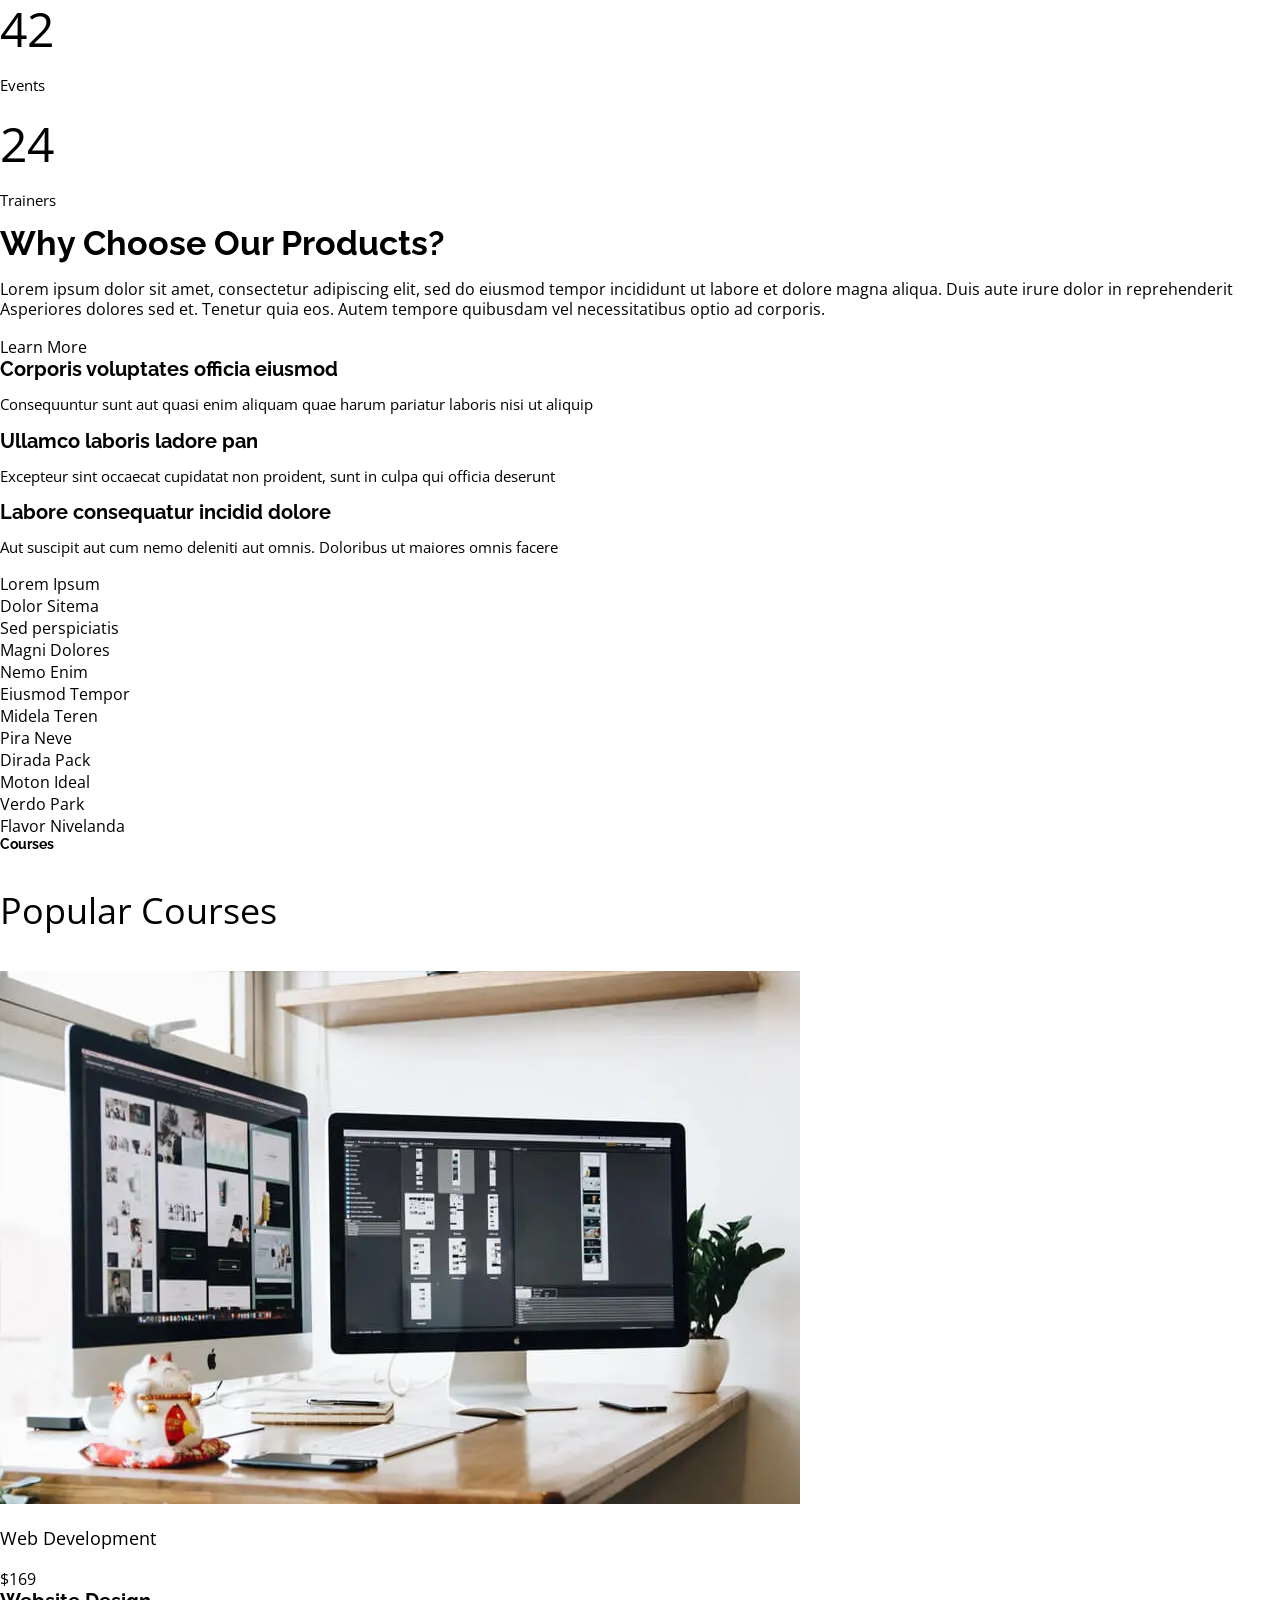
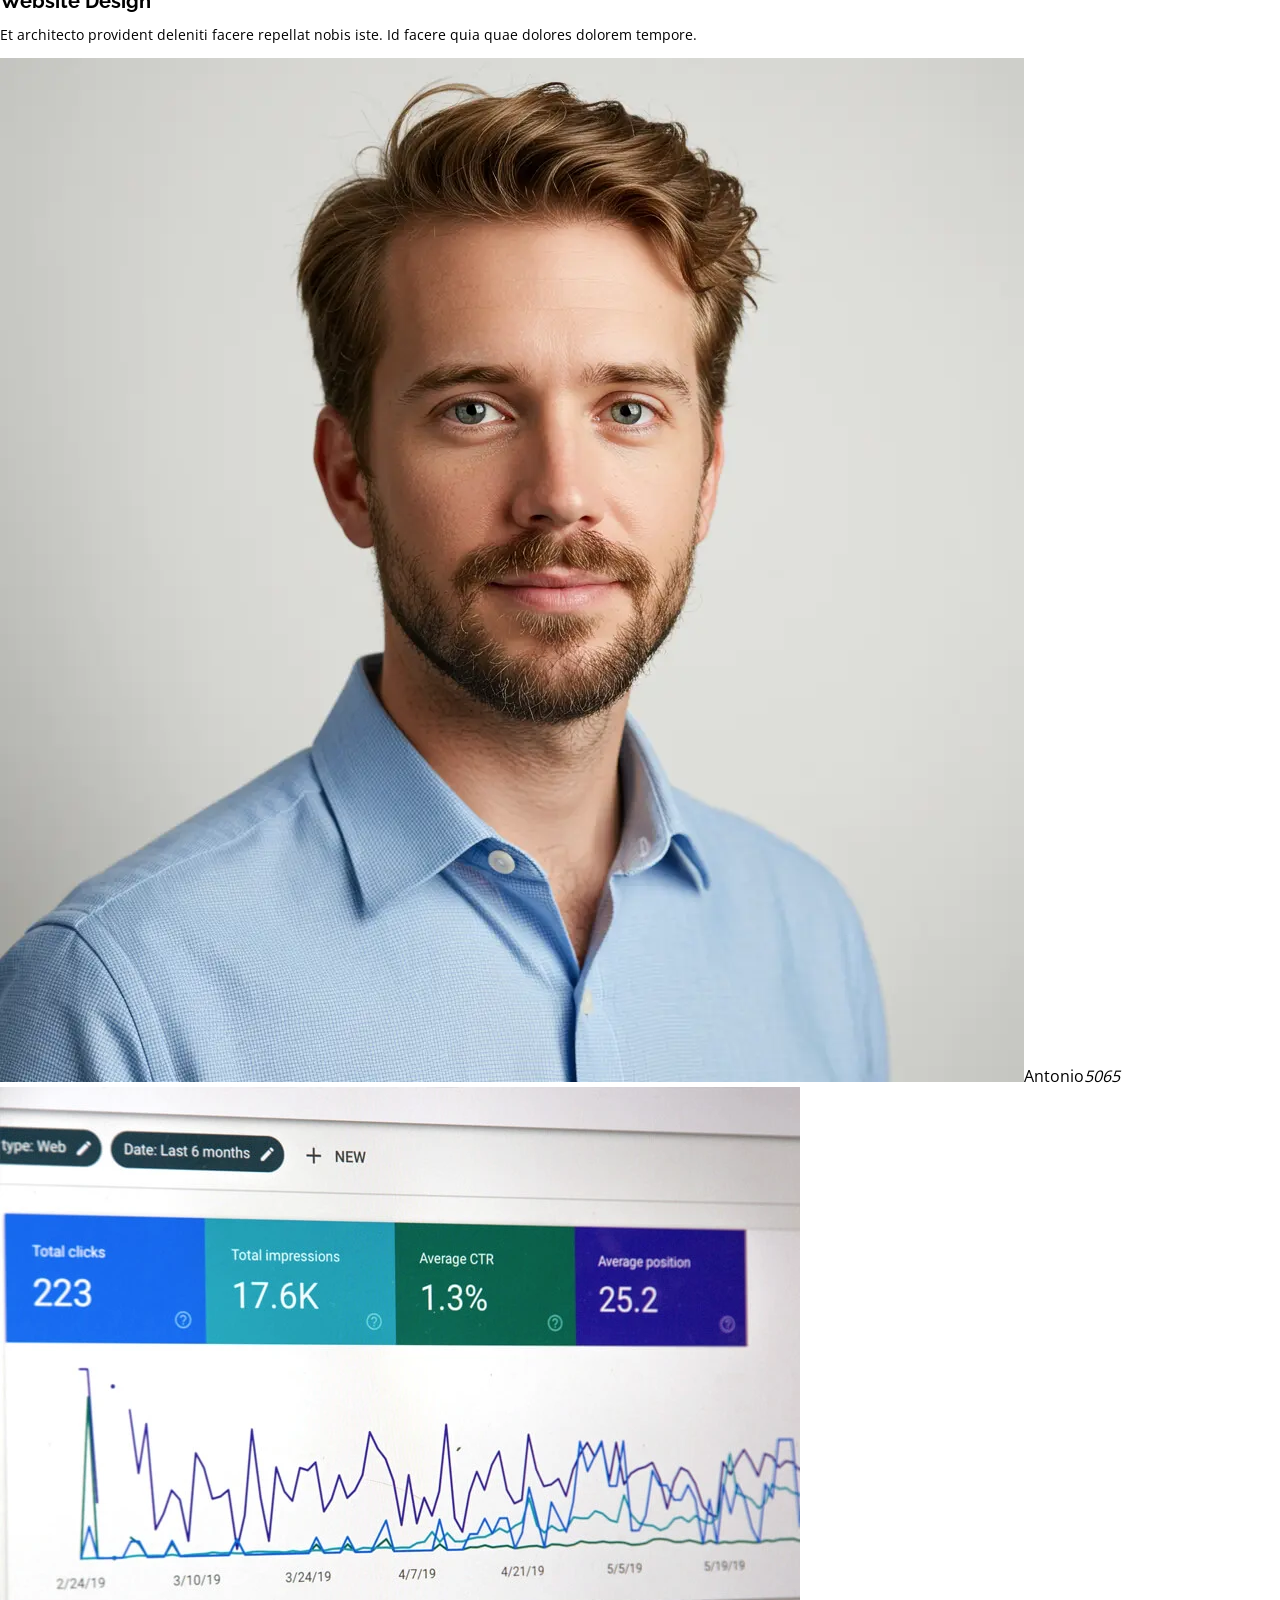
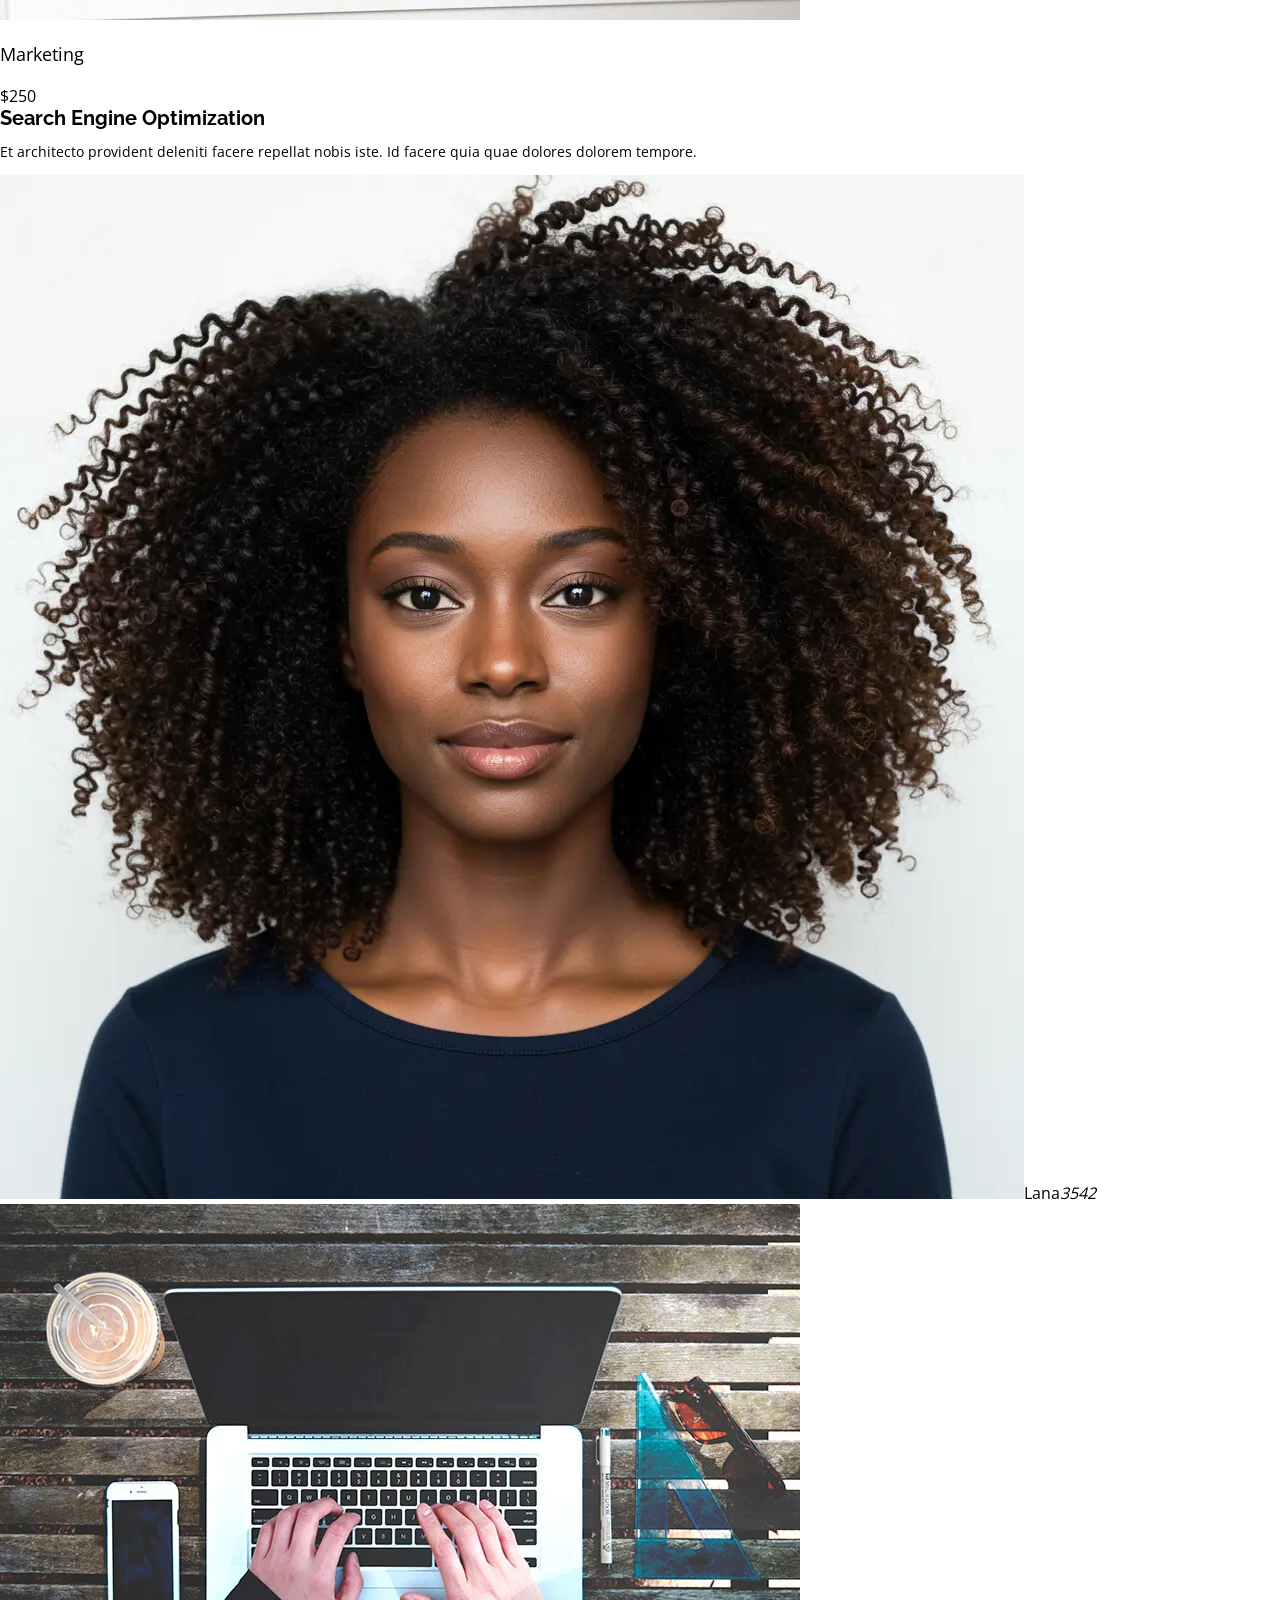
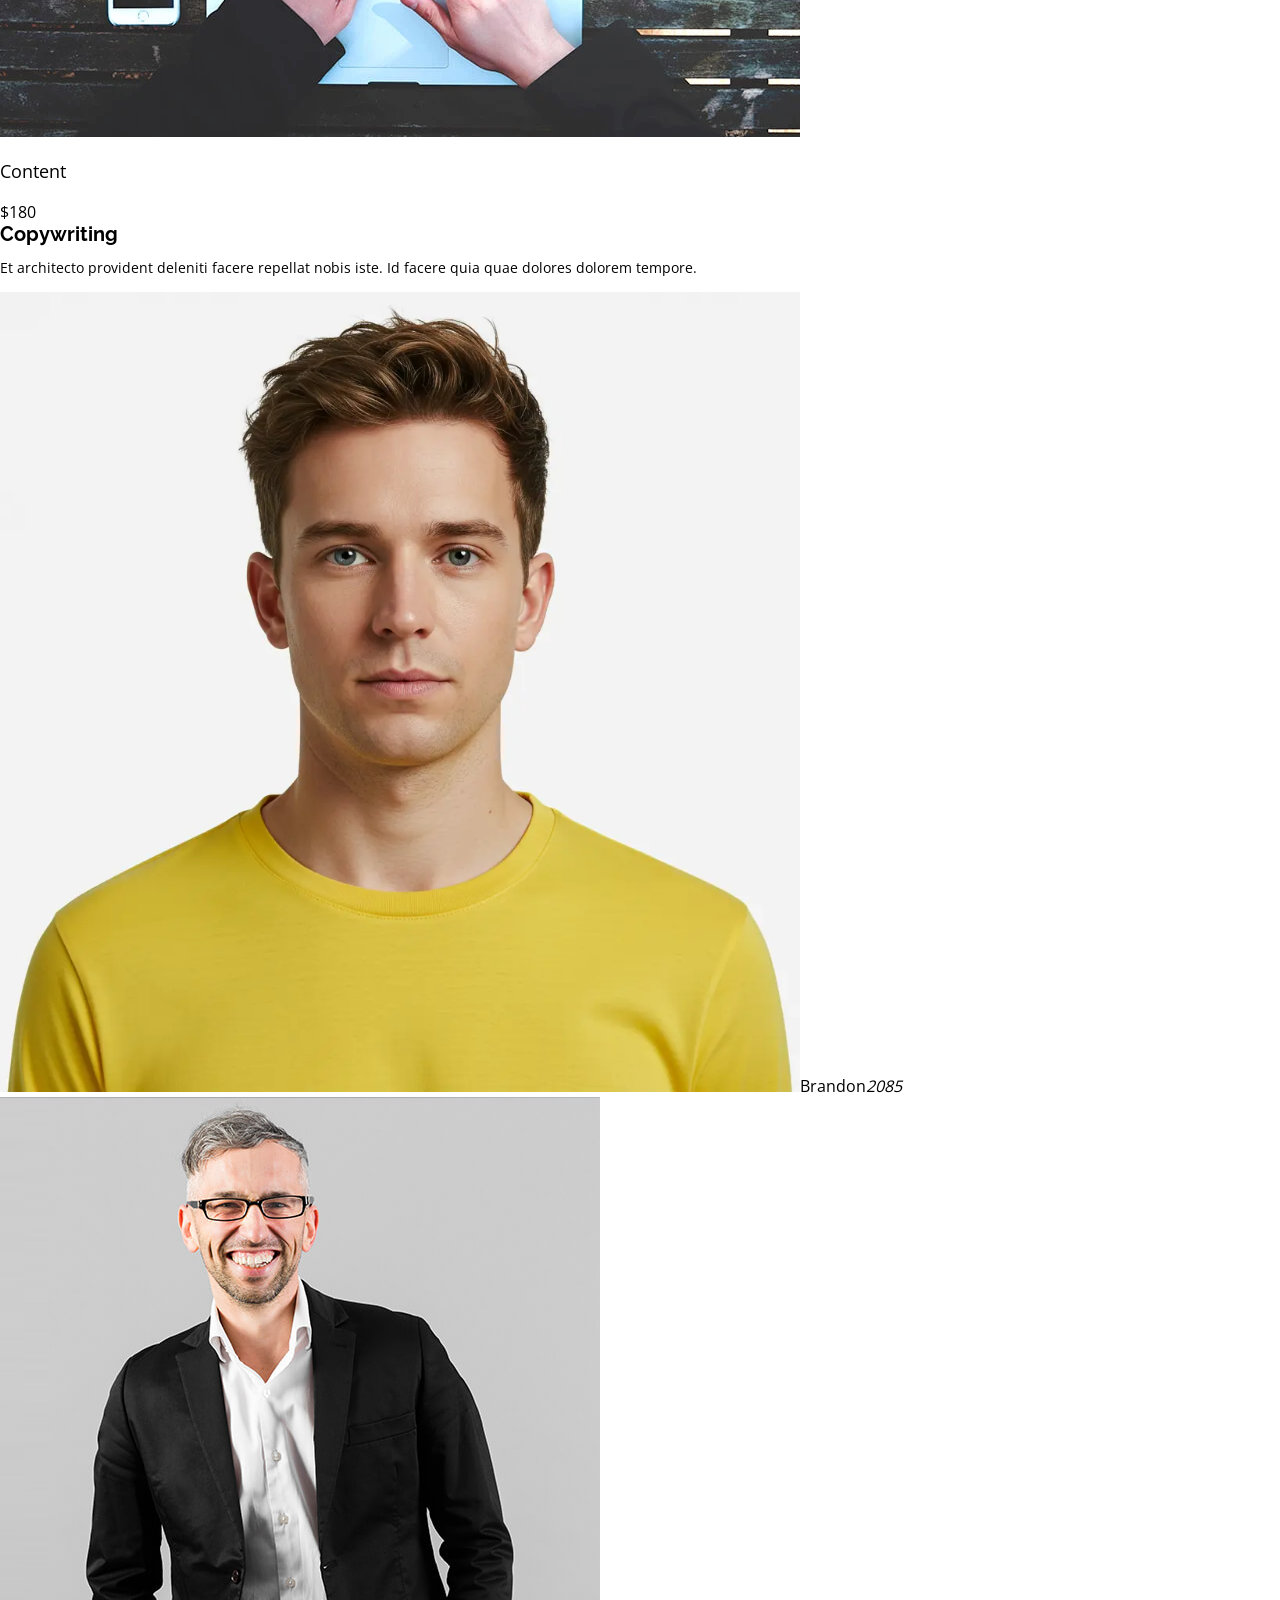
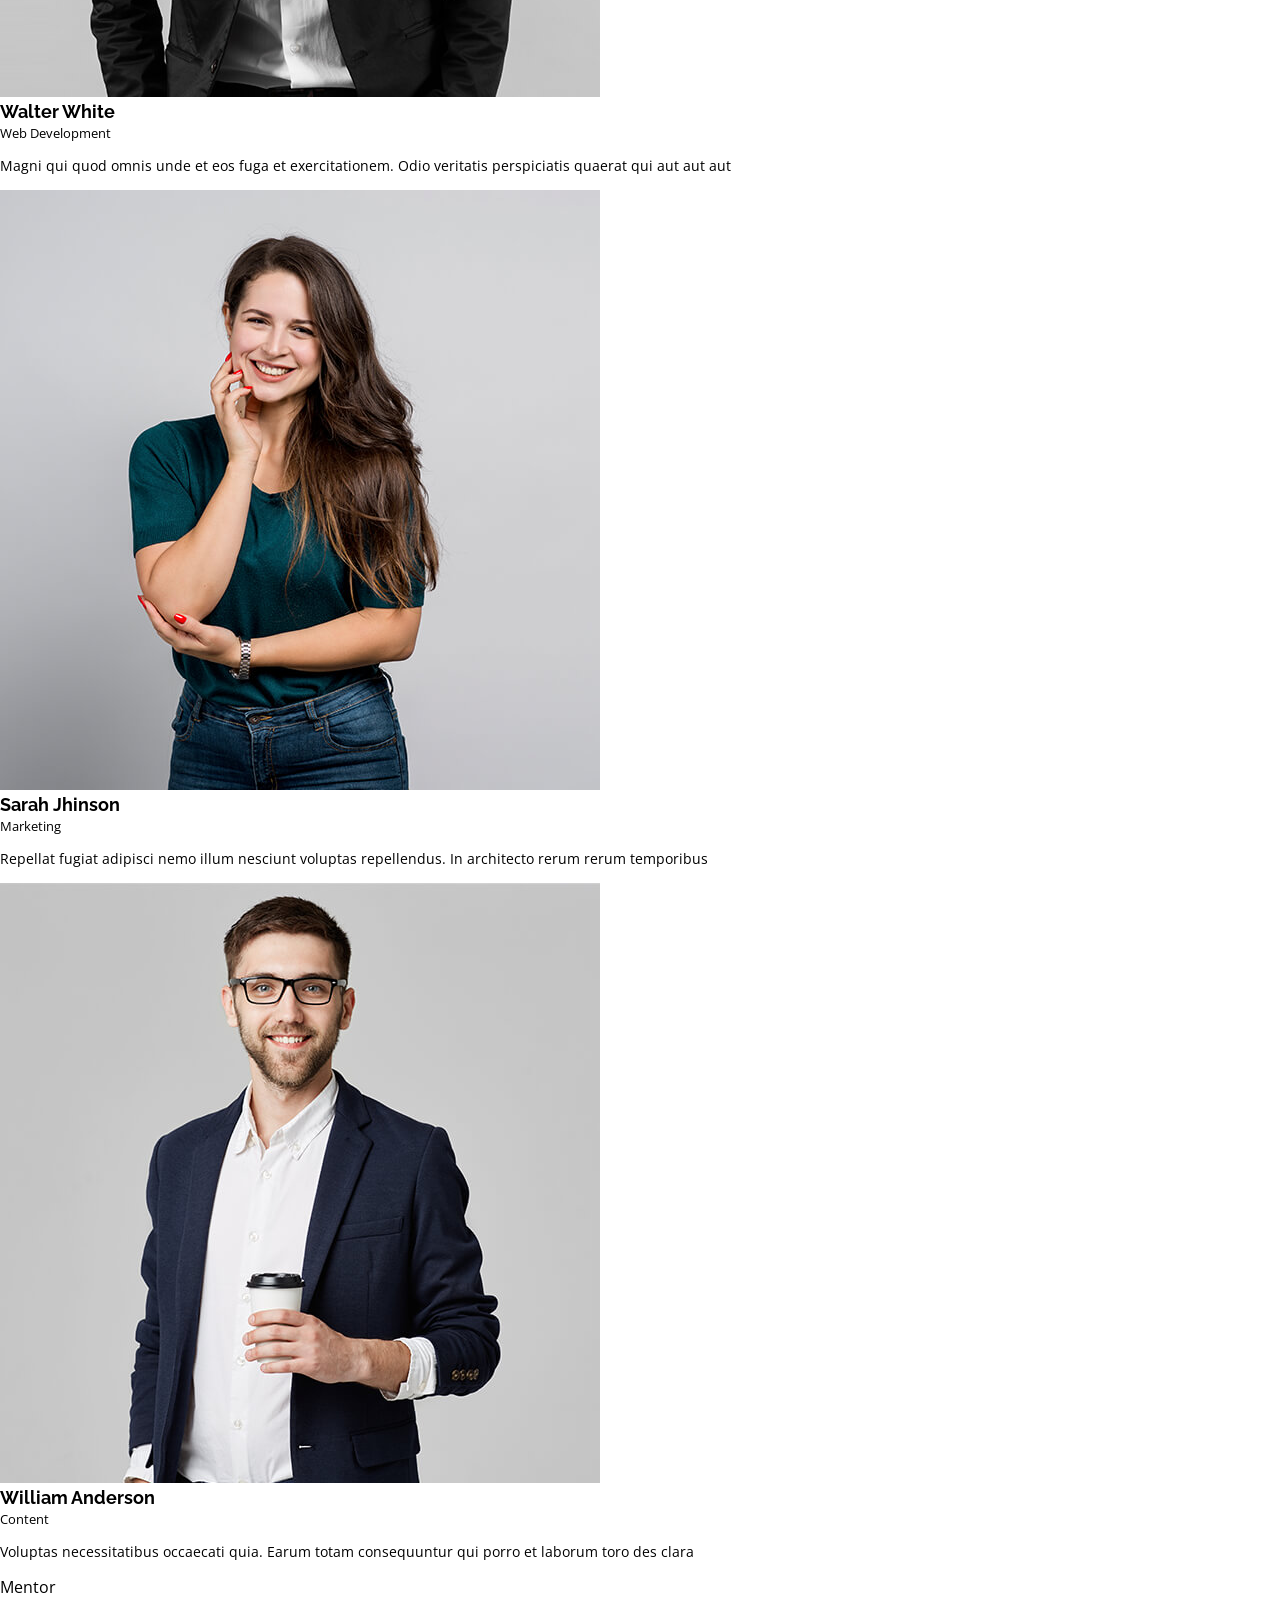
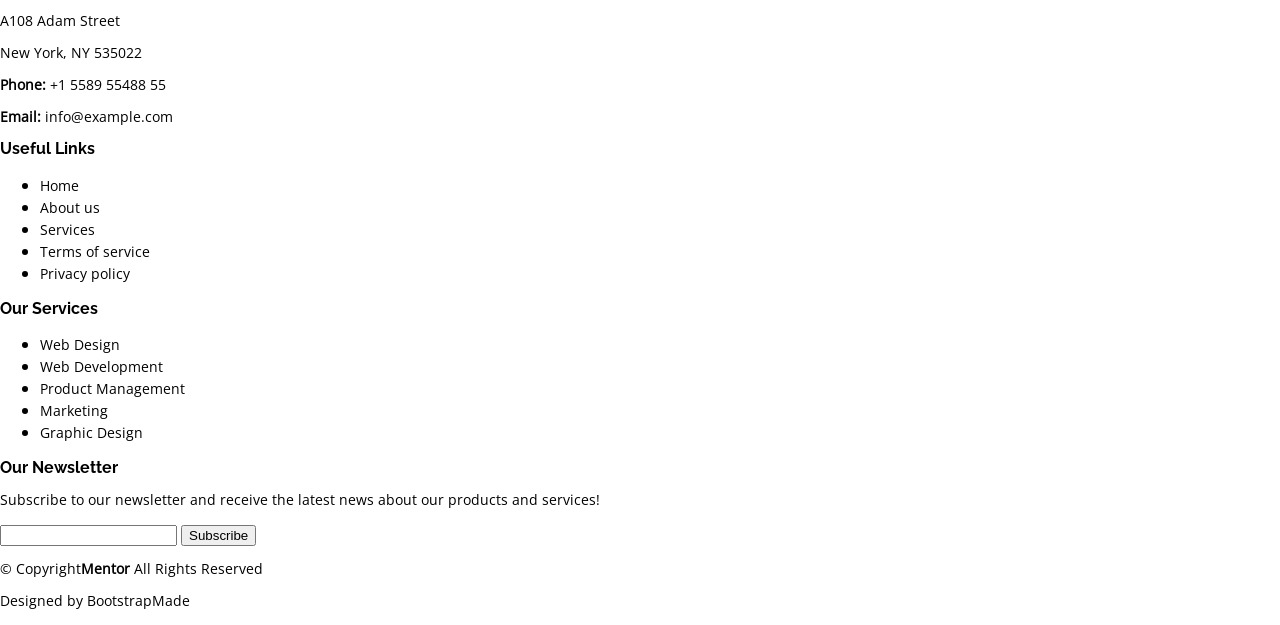
==== commit 86986c48: "Develop About Section" ====
--- a/index.html
+++ b/index.html
@@ -84,30 +84,45 @@
         </div>
       </section>
       <section class="section__about">
-        <div>
-          <h3>Voluptatem dignissimos provident quasi corporis</h3>
-          <p>
-            Lorem ipsum dolor sit amet, consectetur adipiscing elit, sed do
-            eiusmod tempor incididunt ut labore et dolore magna aliqua.
-          </p>
-          <ul>
-            <li>Ullamco laboris nisi ut aliquip ex ea commodo consequat.</li>
-            <li>Duis aute irure dolor in reprehenderit in voluptate velit.</li>
-            <li>
-              Ullamco laboris nisi ut aliquip ex ea commodo consequat. Duis aute
-              irure dolor in reprehenderit in voluptate trideta storacalaperda
-              mastiro dolore eu fugiat nulla pariatur.
-            </li>
-          </ul>
-          <span>Read More</span>
-        </div>
-        <div>
+        <div class="about__container">
           <img
             src="/assets/img/about.jpg"
             alt="A group working on a project"
             width="1024"
             height="768"
           />
+          <div class="about__content">
+            <h3>Voluptatem dignissimos provident quasi corporis</h3>
+            <p>
+              <i>Lorem ipsum dolor sit amet, consectetur adipiscing elit, sed do
+              eiusmod tempor incididunt ut labore et dolore magna aliqua.</i>
+            </p>
+            <ul>
+              <li>
+                <i></i>
+                <span
+                  >Ullamco laboris nisi ut aliquip ex ea commodo
+                  consequat.</span
+                >
+              </li>
+              <li>
+                <i></i>
+                <span
+                  >Duis aute irure dolor in reprehenderit in voluptate
+                  velit.</span
+                >
+              </li>
+              <li>
+                <i></i>
+                <span
+                  >Ullamco laboris nisi ut aliquip ex ea commodo consequat. Duis
+                  aute irure dolor in reprehenderit in voluptate trideta
+                  storacalaperda mastiro dolore eu fugiat nulla pariatur.</span
+                >
+              </li>
+            </ul>
+            <span><a href="#">Read More</a><i></i></span>
+          </div>
         </div>
       </section>
       <div class="counter">
--- a/assets/css/main.css
+++ b/assets/css/main.css
@@ -346,3 +346,95 @@
     margin-top: calc(65.2 / 16 * 1rem);
   }
 }
+
+/* ==================================================
+                  About Section
+================================================== */
+/* for phone screens and tabs */
+.section__about {
+  padding-block: calc(60 / 16 * 1rem);
+  padding-inline: calc(12 / 16 * 1rem);
+  .about__container {
+    max-width: 90vw;
+    margin-right: auto;
+    margin-left: auto;
+    display: flex;
+    flex-direction: column;
+    align-items: center;
+    img {
+      padding-inline: calc(12 / 16 * 1rem);
+    }
+    .about__content {
+      margin-top: calc(24 / 16 * 1rem);
+      > span {
+        background: var(--accent-color);
+        color: var(--contrast-color);
+        letter-spacing: 1px;
+        padding: 10px 24px 12px 24px;
+        border-radius: 50px;
+        display: inline-flex;
+        justify-content: center;
+        align-items: center;
+        i {
+          display: inline-block;
+          transform: translateY(1px);
+        }
+        i::after {
+          content: "";
+          background-color: var(--contrast-color);
+          mask: url("/assets/img/arrow.svg") no-repeat center / contain;
+          padding: calc(8 / 16 * 1rem);
+          margin-left: 8px;
+        }
+      }
+    }
+    h3 {
+      color: hsl(180, 1%, 15%);
+    }
+
+    p {
+      color: var(--default-color);
+      line-height: 24px;
+    }
+
+    ul {
+      color: var(--default-color);
+      list-style: none;
+      padding: 0;
+
+      li {
+        padding-bottom: 10px;
+      }
+      i::before {
+        content: "";
+        width: 18px;
+        height: 18px;
+        background-color: var(--accent-color);
+        mask: url("/assets/img/check.svg") no-repeat center / contain;
+        top: 0px;
+        left: -30px;
+        border-radius: 50%;
+        padding: calc(12 / 16 * 1rem);
+        margin-right: 4px;
+        border: 1px solid var(--accent-color);
+      }
+    }
+  }
+}
+/* for desktop screens */
+@media (width >= 1024px) {
+  .section__about {
+    display: grid;
+    place-items: center;
+  }
+  .section__about .about__container {
+    flex-direction: row;
+    img {
+      order: 2;
+      max-width: 50vw;
+    }
+    .about__content {
+      max-width: 45vw;
+    }
+  }
+}
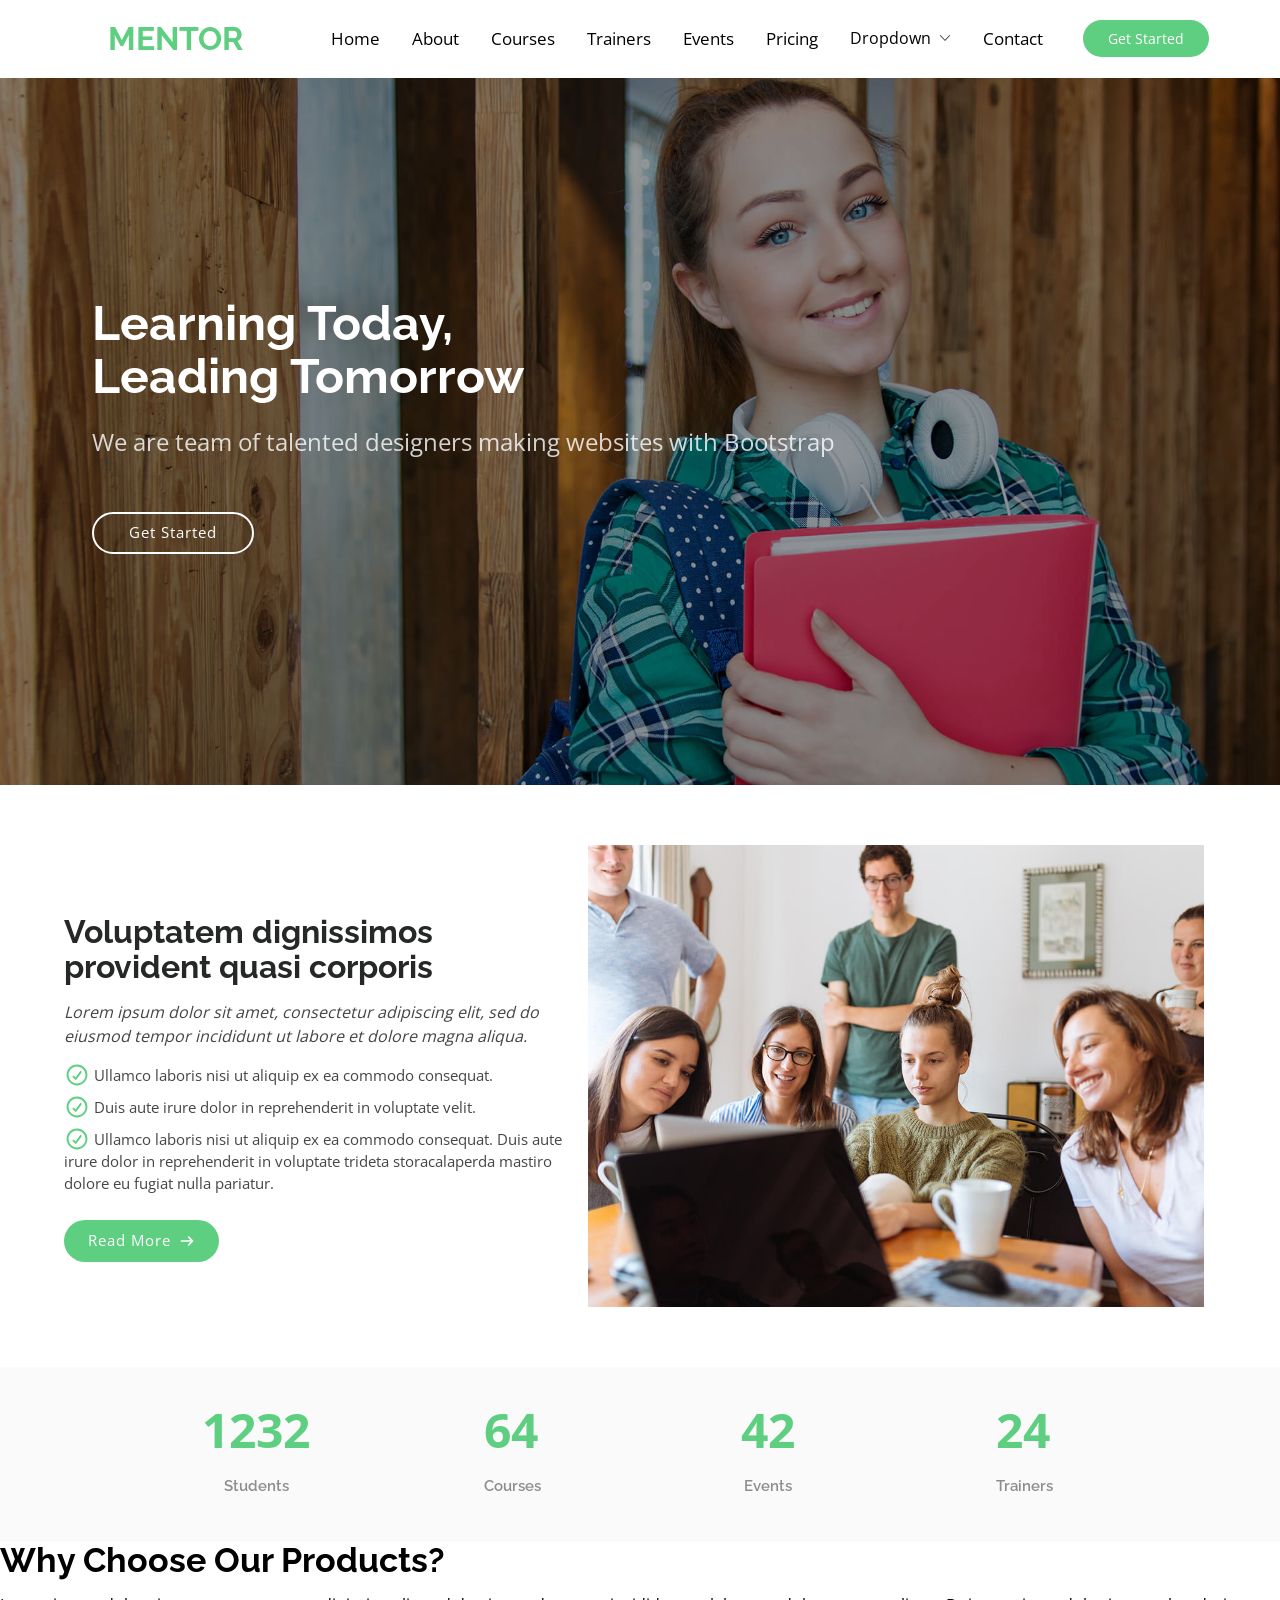
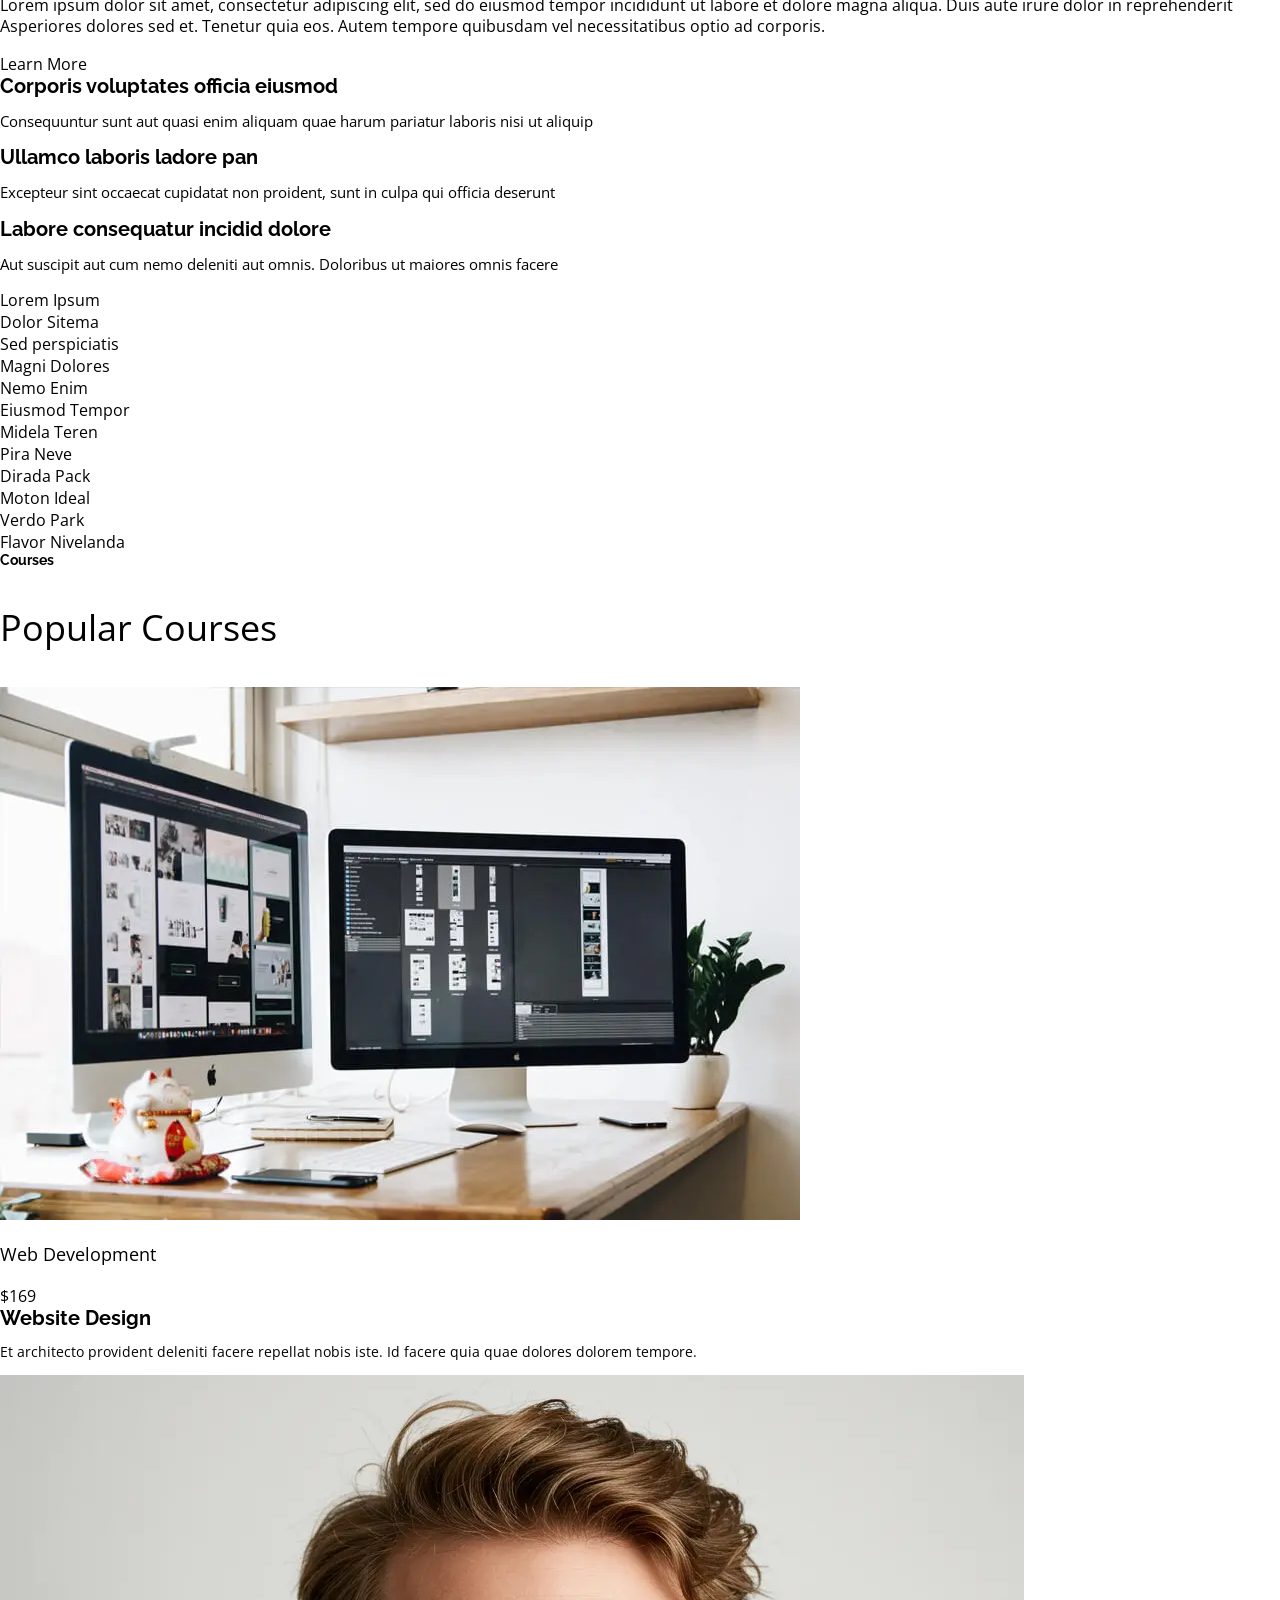
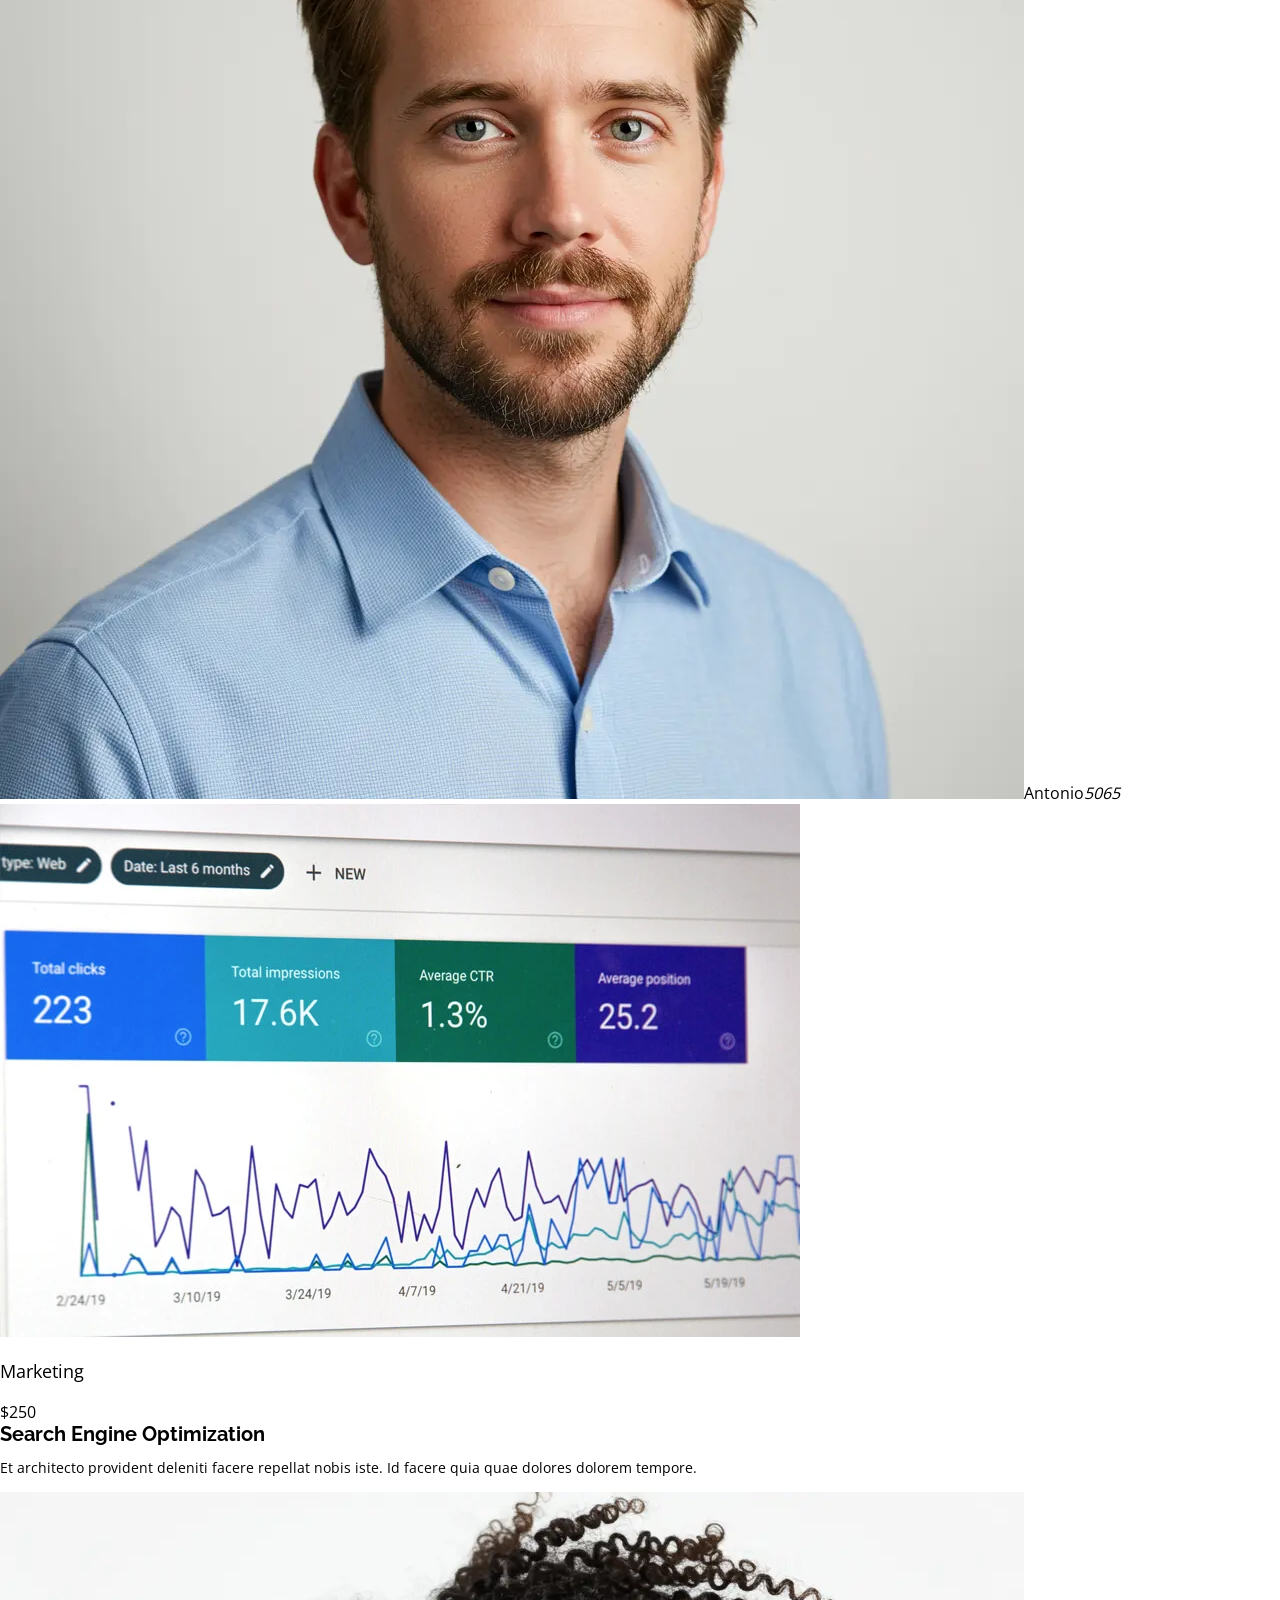
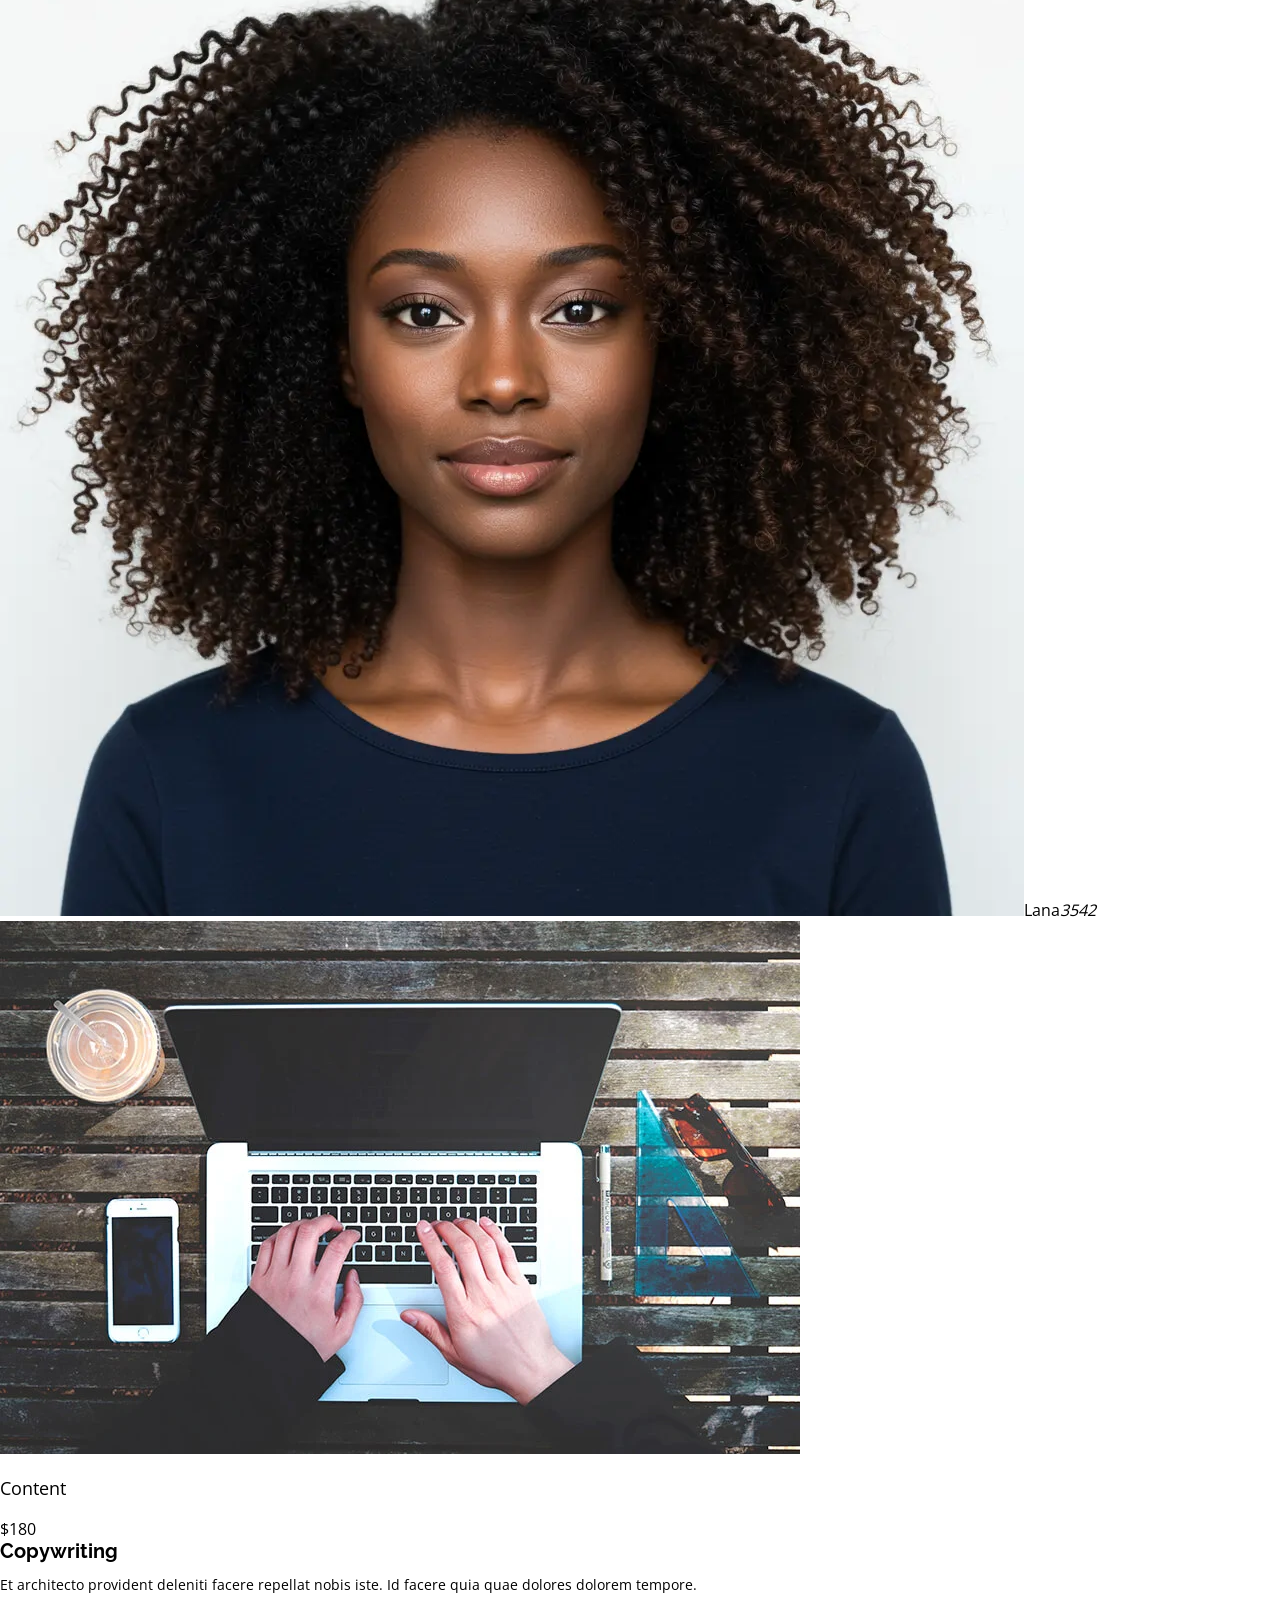
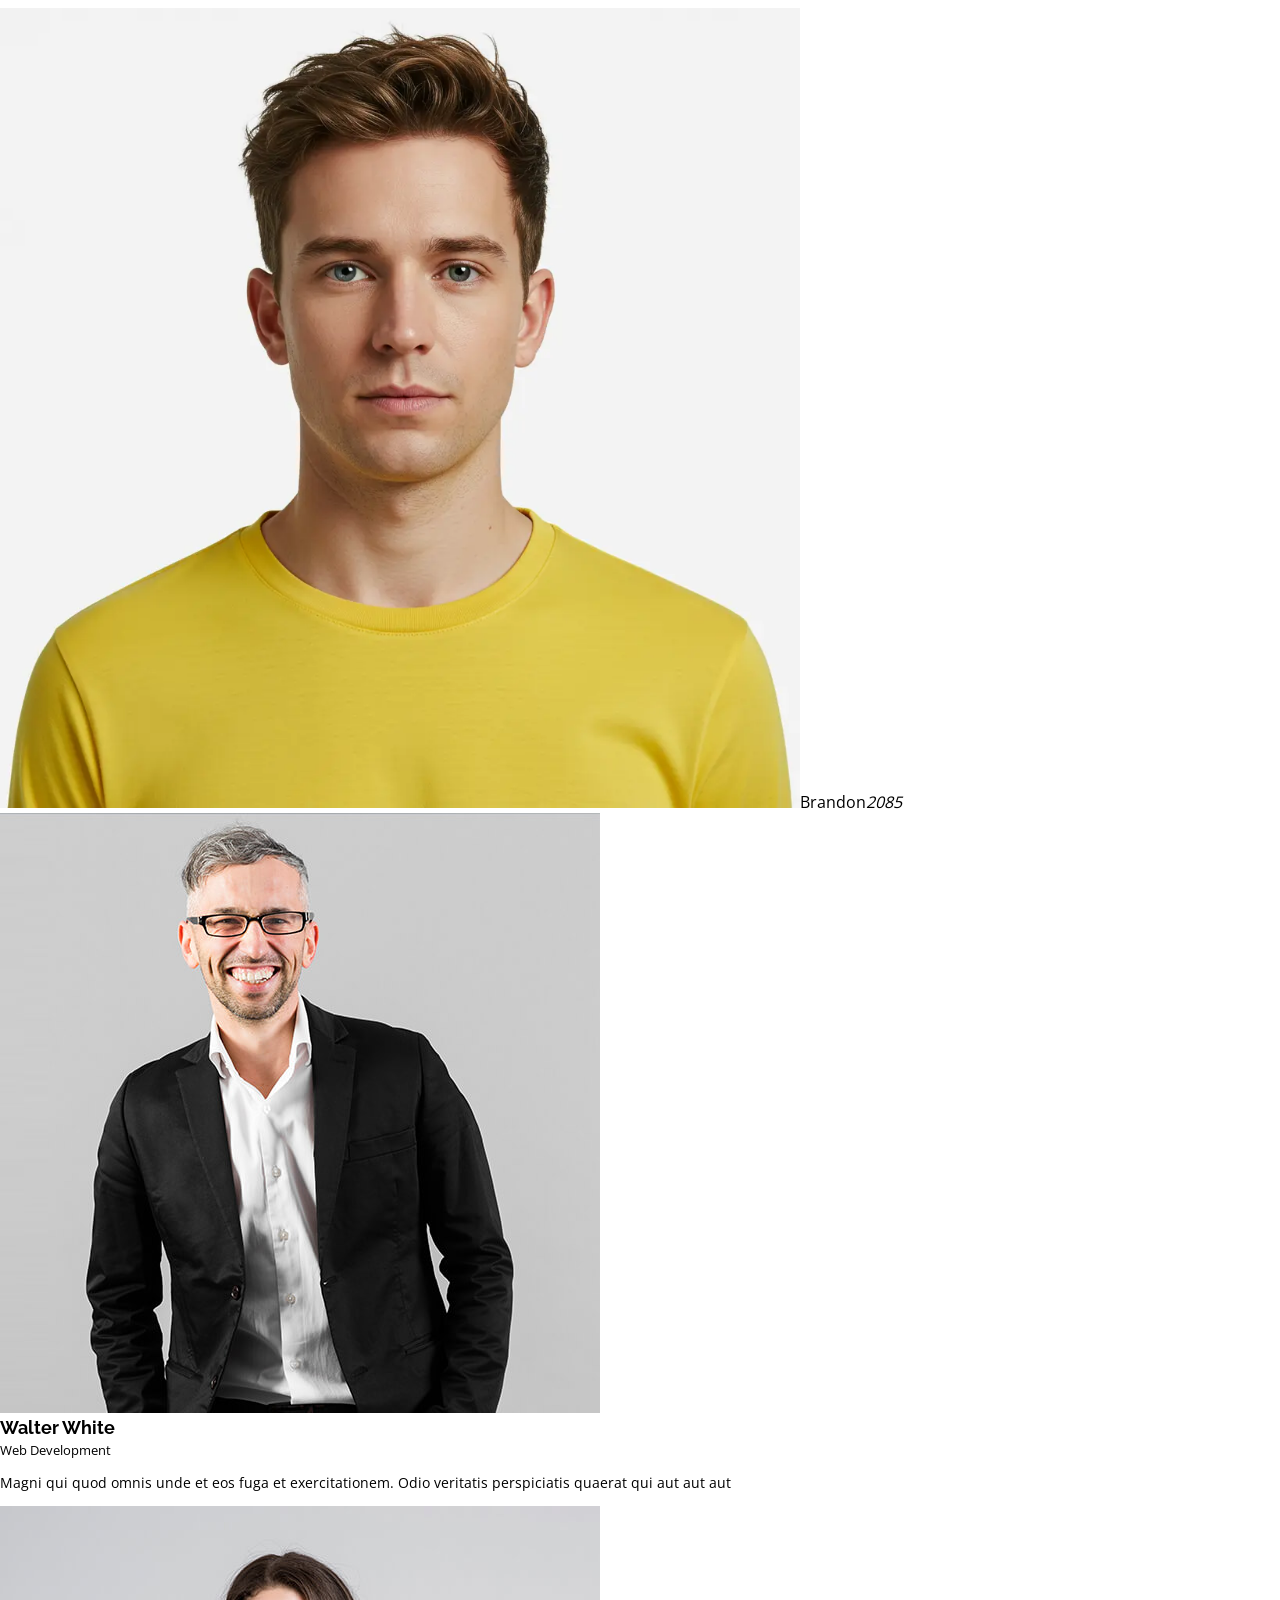
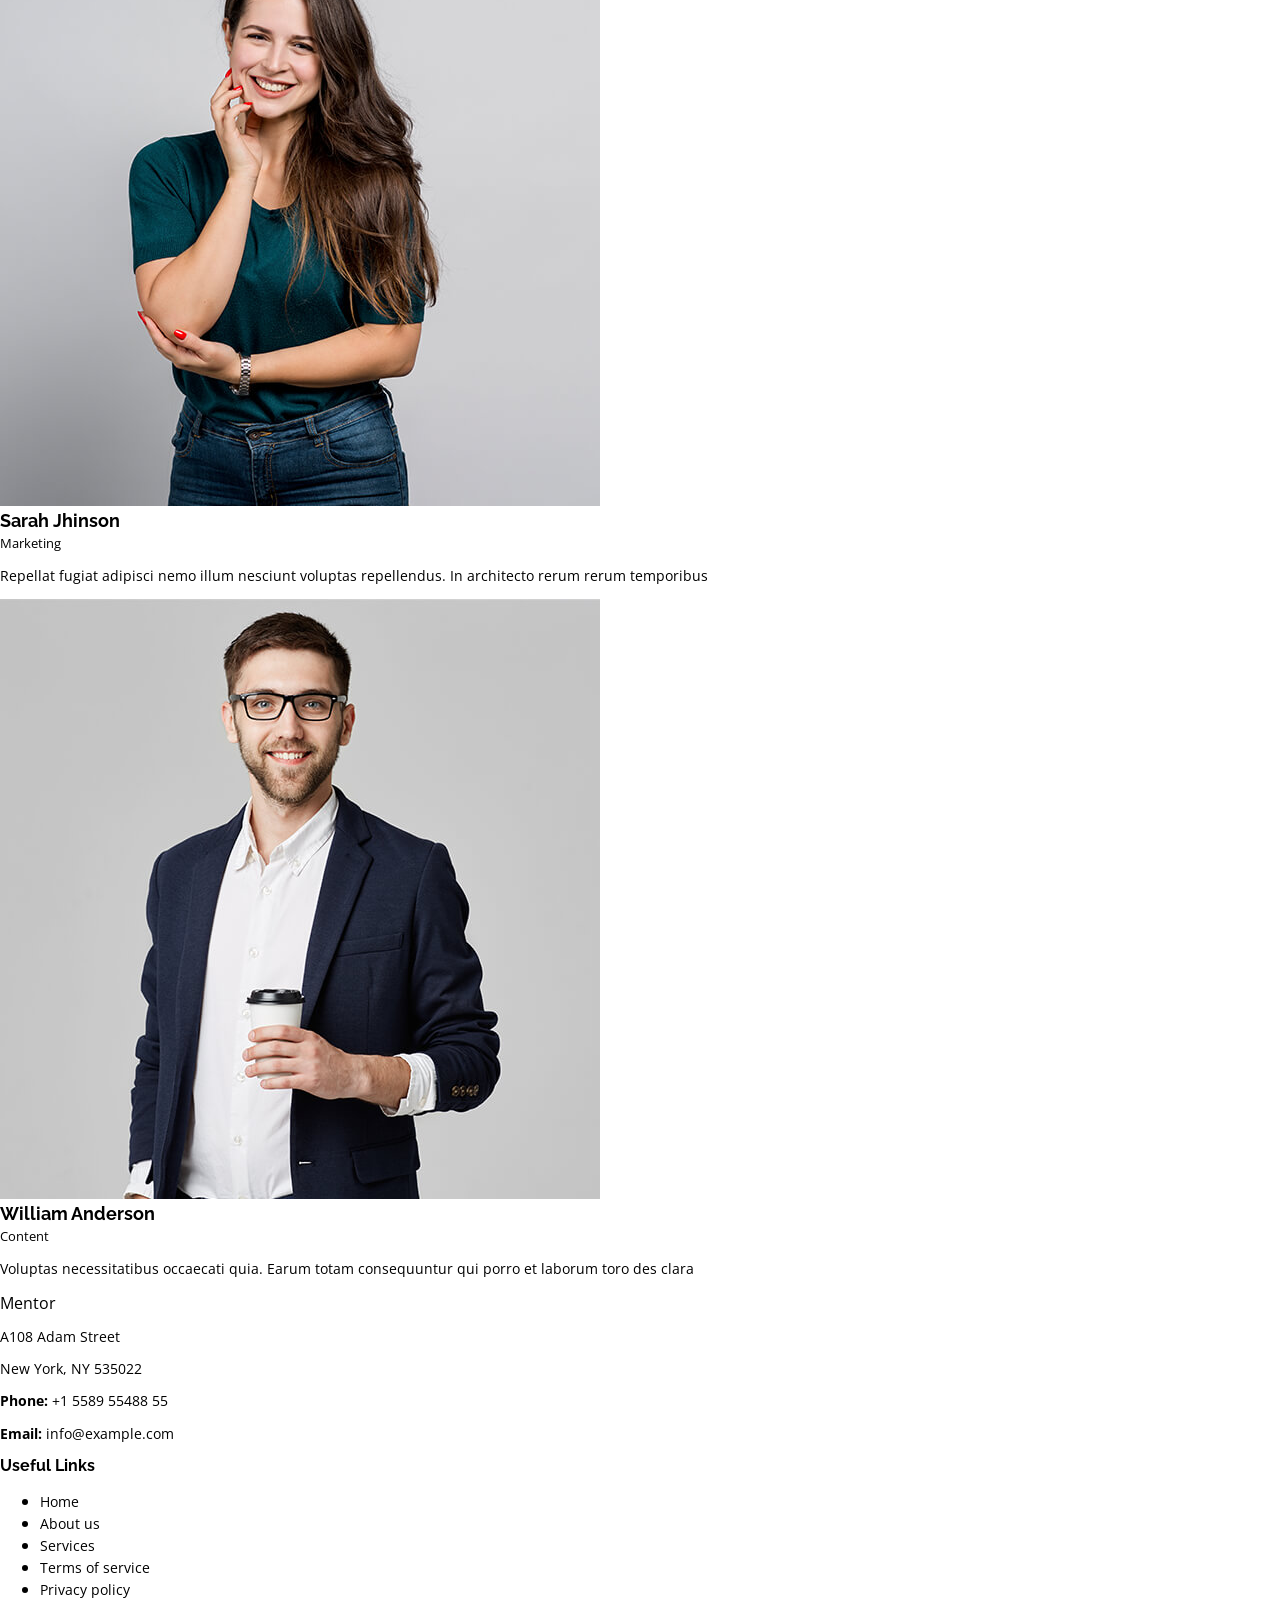
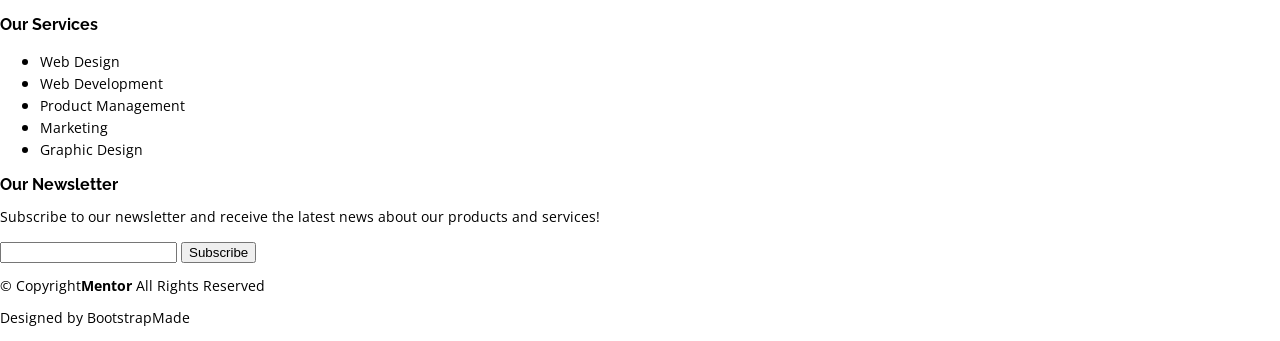
==== commit eb1c85e7: "Counter" ====
--- a/index.html
+++ b/index.html
@@ -94,8 +94,10 @@
           <div class="about__content">
             <h3>Voluptatem dignissimos provident quasi corporis</h3>
             <p>
-              <i>Lorem ipsum dolor sit amet, consectetur adipiscing elit, sed do
-              eiusmod tempor incididunt ut labore et dolore magna aliqua.</i>
+              <i
+                >Lorem ipsum dolor sit amet, consectetur adipiscing elit, sed do
+                eiusmod tempor incididunt ut labore et dolore magna aliqua.</i
+              >
             </p>
             <ul>
               <li>
@@ -126,21 +128,23 @@
         </div>
       </section>
       <div class="counter">
-        <div>
-          <span>1232</span>
-          <p>Students</p>
-        </div>
-        <div>
-          <span>64</span>
-          <p>Courses</p>
-        </div>
-        <div>
-          <span>42</span>
-          <p>Events</p>
-        </div>
-        <div>
-          <span>24</span>
-          <p>Trainers</p>
+        <div class="counter__content">
+          <div>
+            <span>1232</span>
+            <p>Students</p>
+          </div>
+          <div>
+            <span>64</span>
+            <p>Courses</p>
+          </div>
+          <div>
+            <span>42</span>
+            <p>Events</p>
+          </div>
+          <div>
+            <span>24</span>
+            <p>Trainers</p>
+          </div>
         </div>
       </div>
       <section class="section__whyUs">
--- a/assets/css/main.css
+++ b/assets/css/main.css
@@ -438,3 +438,46 @@
     }
   }
 }
+
+/* ==================================================
+                  Counter Section
+================================================== */
+.counter {
+  background-color: hsl(0, 0%, 98%);
+.counter__content {
+  display: grid;
+  grid-template-columns: 1fr;
+  place-items: center;
+  div {
+    padding: calc(30 / 16 * 1rem);
+
+    span {
+      color: var(--accent-color);
+      font-weight: 700;
+    }
+    p {
+      font-family: "Raleway", sans-serif;
+      text-align: center;
+      color: color-mix(in srgb, var(--default-color), transparent 40%);
+      font-weight: 600;
+    }
+  }
+}
+/* for tab screens */
+@media (width >= 768px) {
+  .counter__content {
+    grid-template-columns: repeat(2, 1fr);
+    grid-template-rows: repeat(2, 1fr);
+    max-width: 760px;
+    margin: 0 auto;
+  }
+}
+
+/* for desktop screens */
+@media (width >= 1024px) {
+  .counter__content {
+    max-width: 1024px;
+    grid-template-columns: repeat(4, 1fr);
+    grid-template-rows: none;
+  }
+}
--- a/assets/css/globals.css
+++ b/assets/css/globals.css
@@ -71,6 +71,15 @@
     src: url("/assets/fonts/open-sans-v44-latin-regular.woff2") format("woff2");
   }
 
+  /* open-sans-700 - latin */
+  @font-face {
+    font-display: swap;
+    font-family: "Open Sans";
+    font-style: normal;
+    font-weight: 700;
+    src: url("/assets/fonts/open-sans-v44-latin-700.woff2") format("woff2");
+  }
+
   /* raleway-regular - latin */
   @font-face {
     font-display: swap;
@@ -78,6 +87,15 @@
     font-style: normal;
     font-weight: 400;
     src: url("/assets/fonts/raleway-v37-latin-regular.woff2") format("woff2");
+  }
+
+  /* raleway-600 - latin */
+  @font-face {
+    font-display: swap;
+    font-family: "Raleway";
+    font-style: normal;
+    font-weight: 600;
+    src: url("/assets/fonts/raleway-v37-latin-600.woff2") format("woff2");
   }
 
   /* raleway-700 - latin */
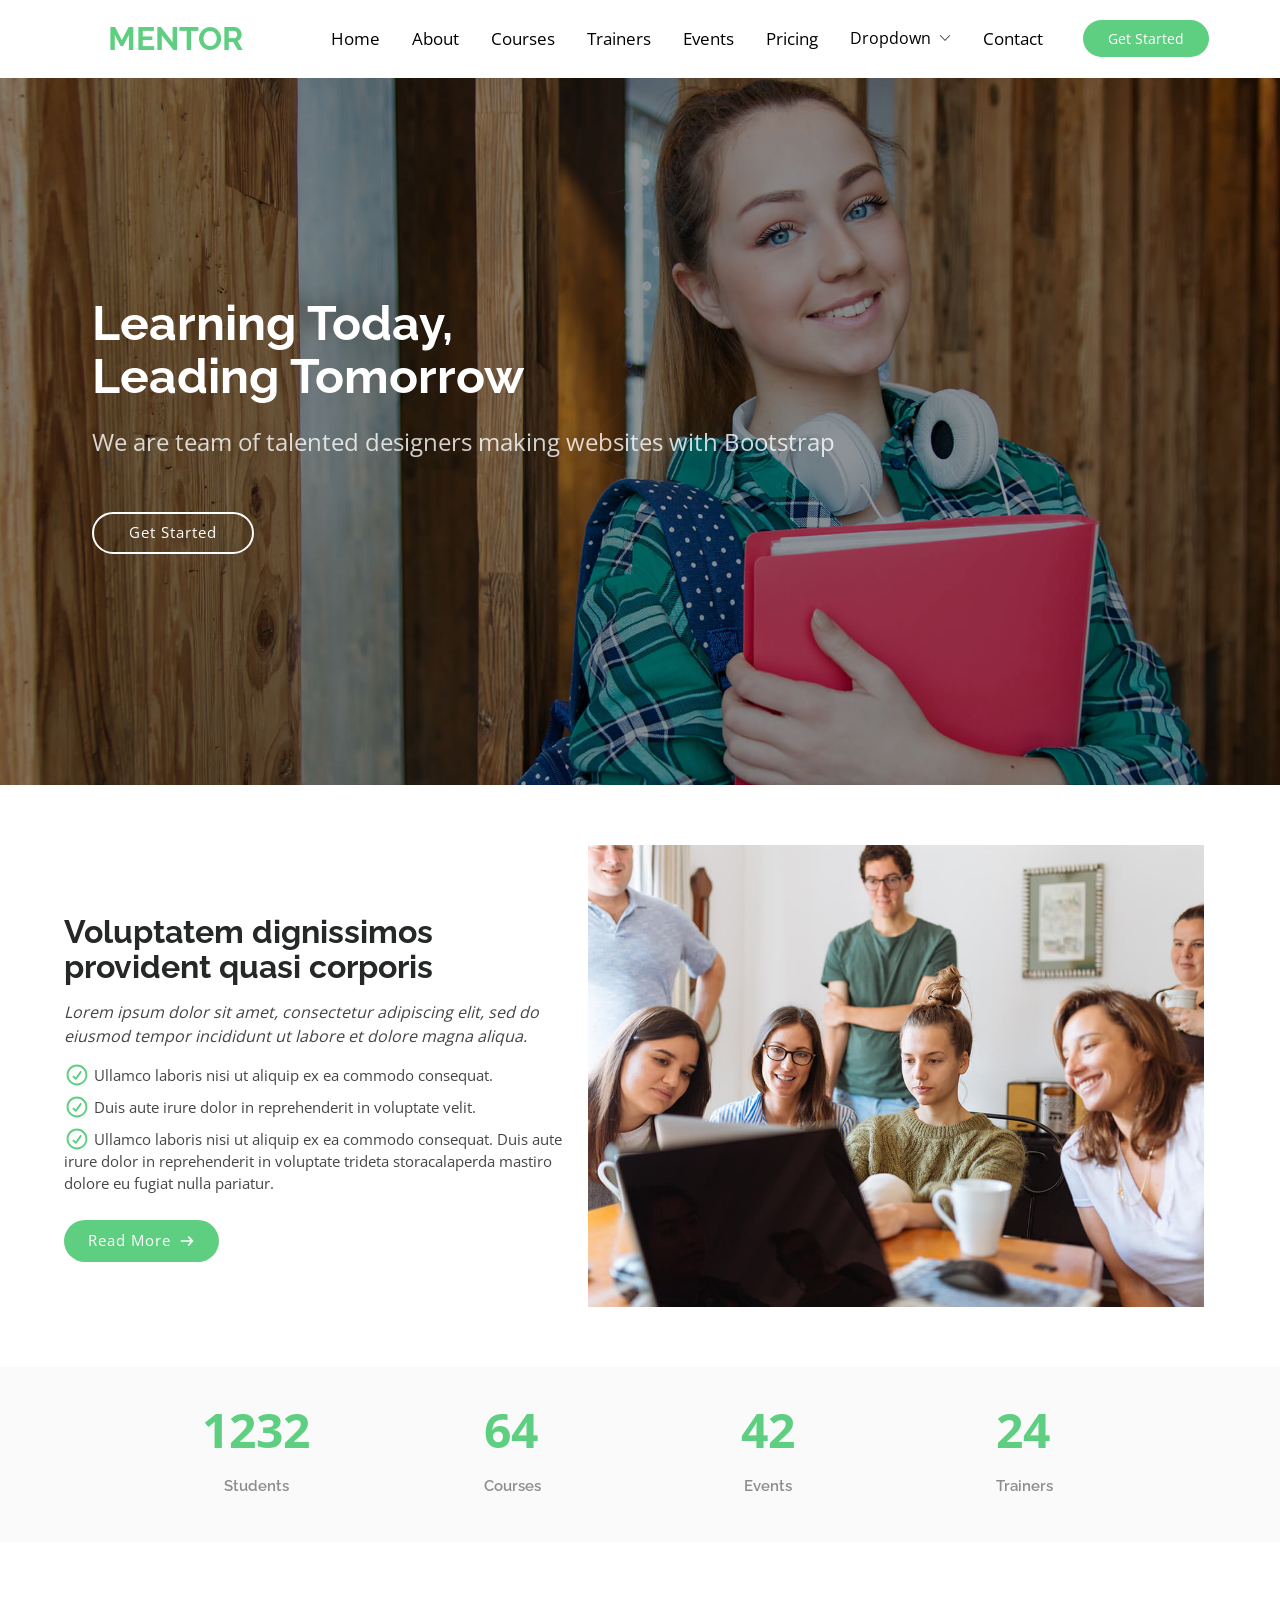
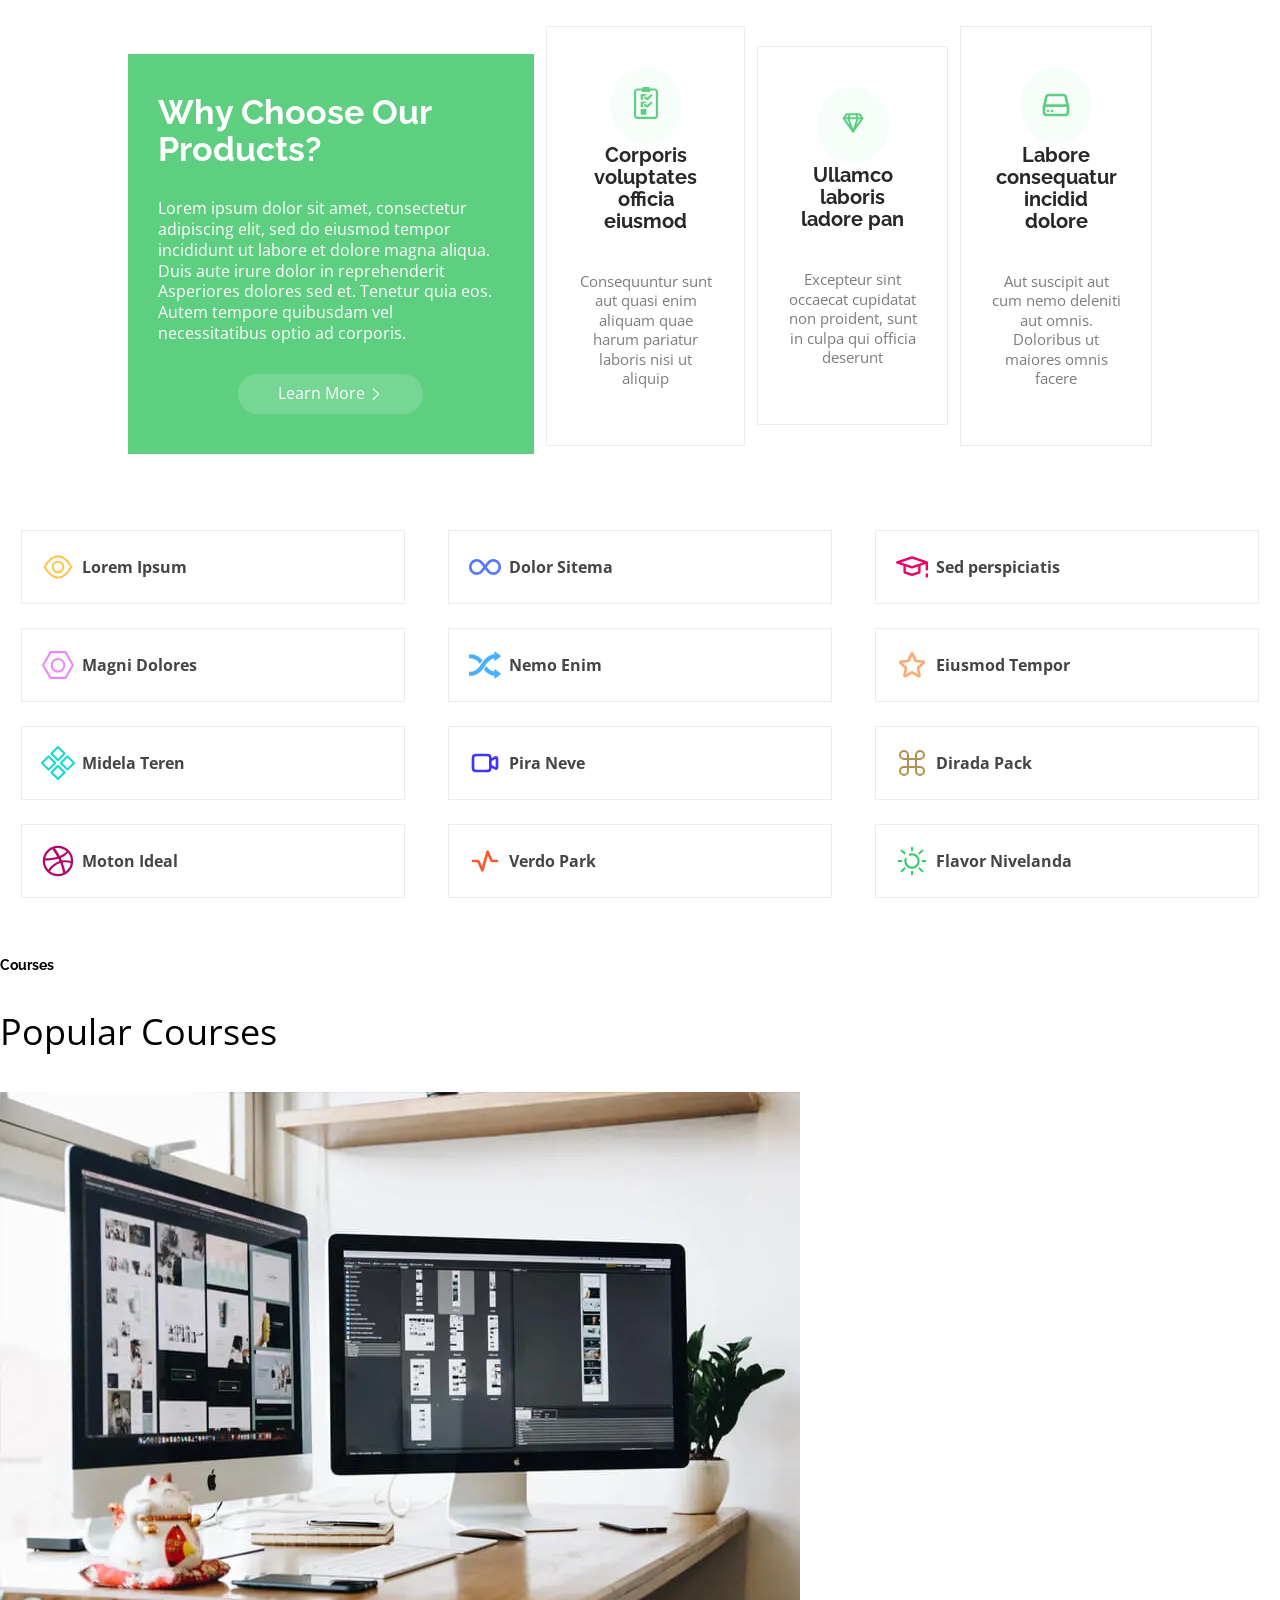
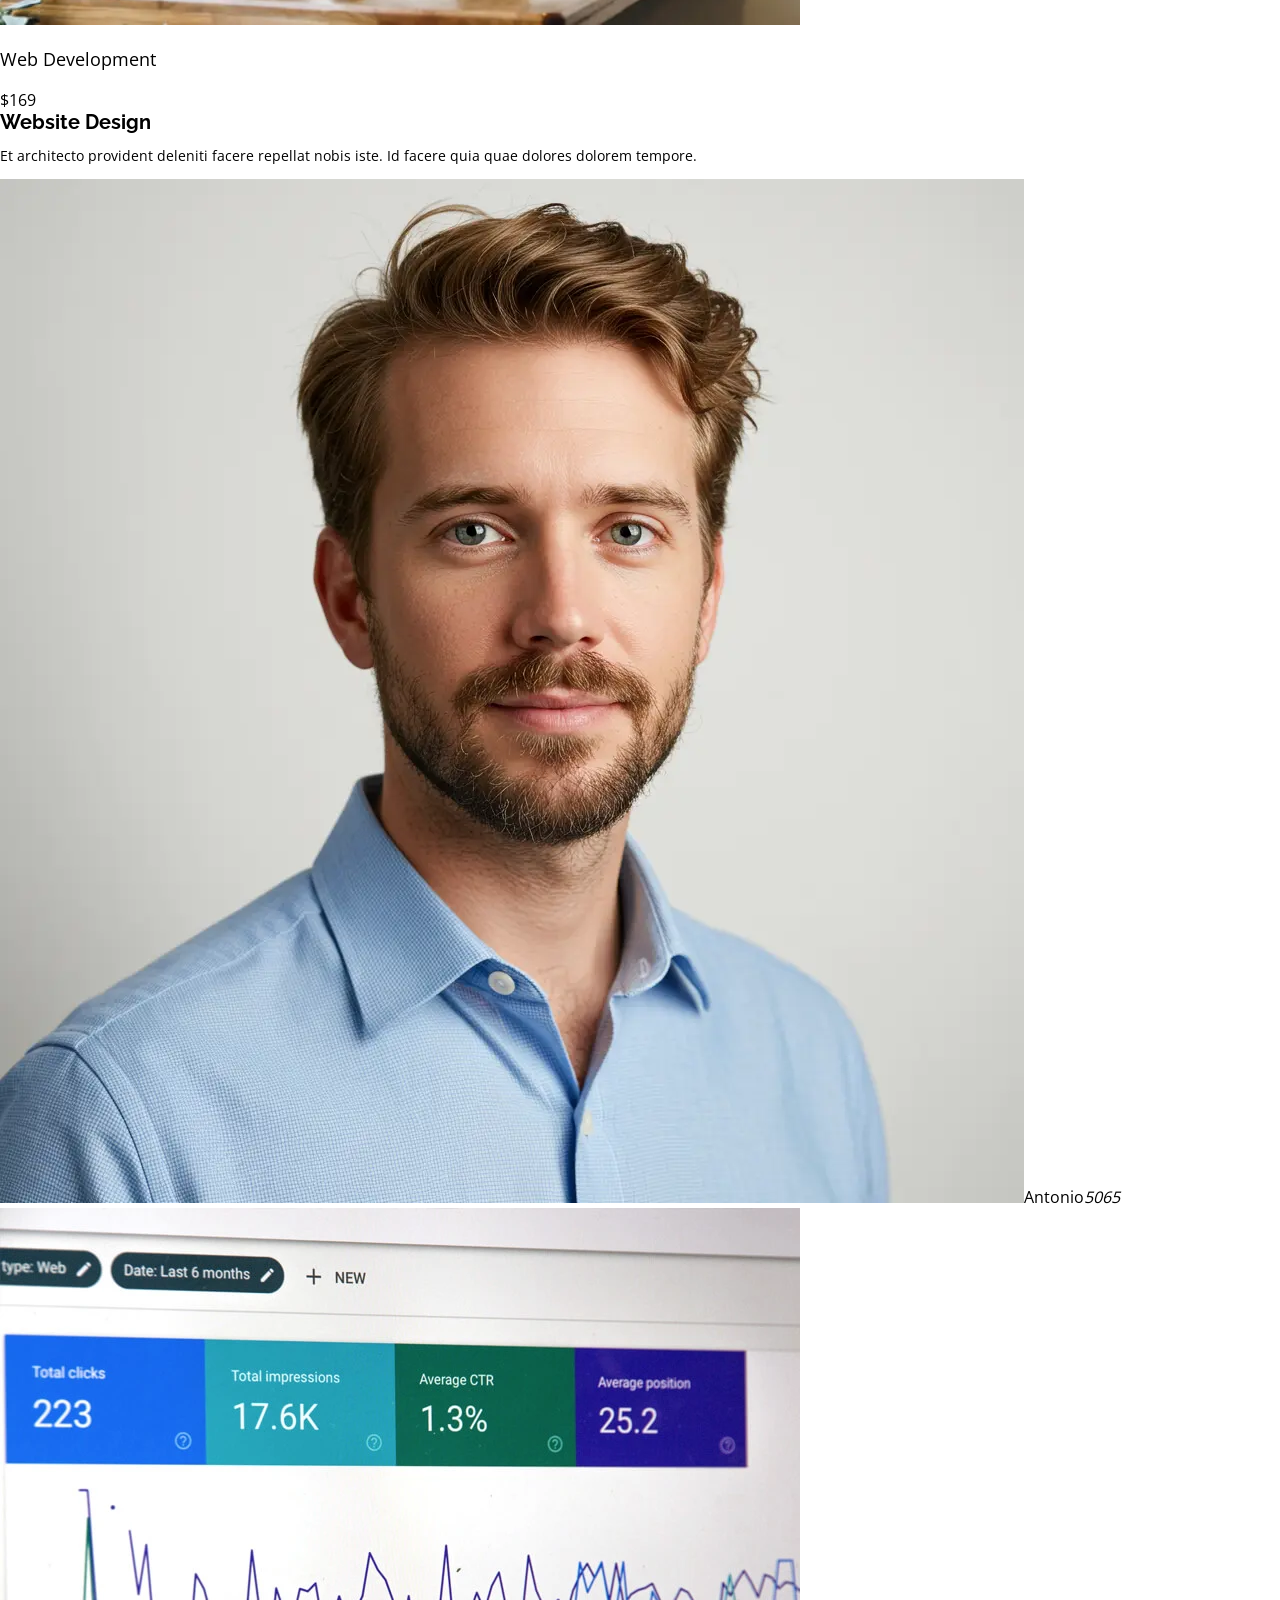
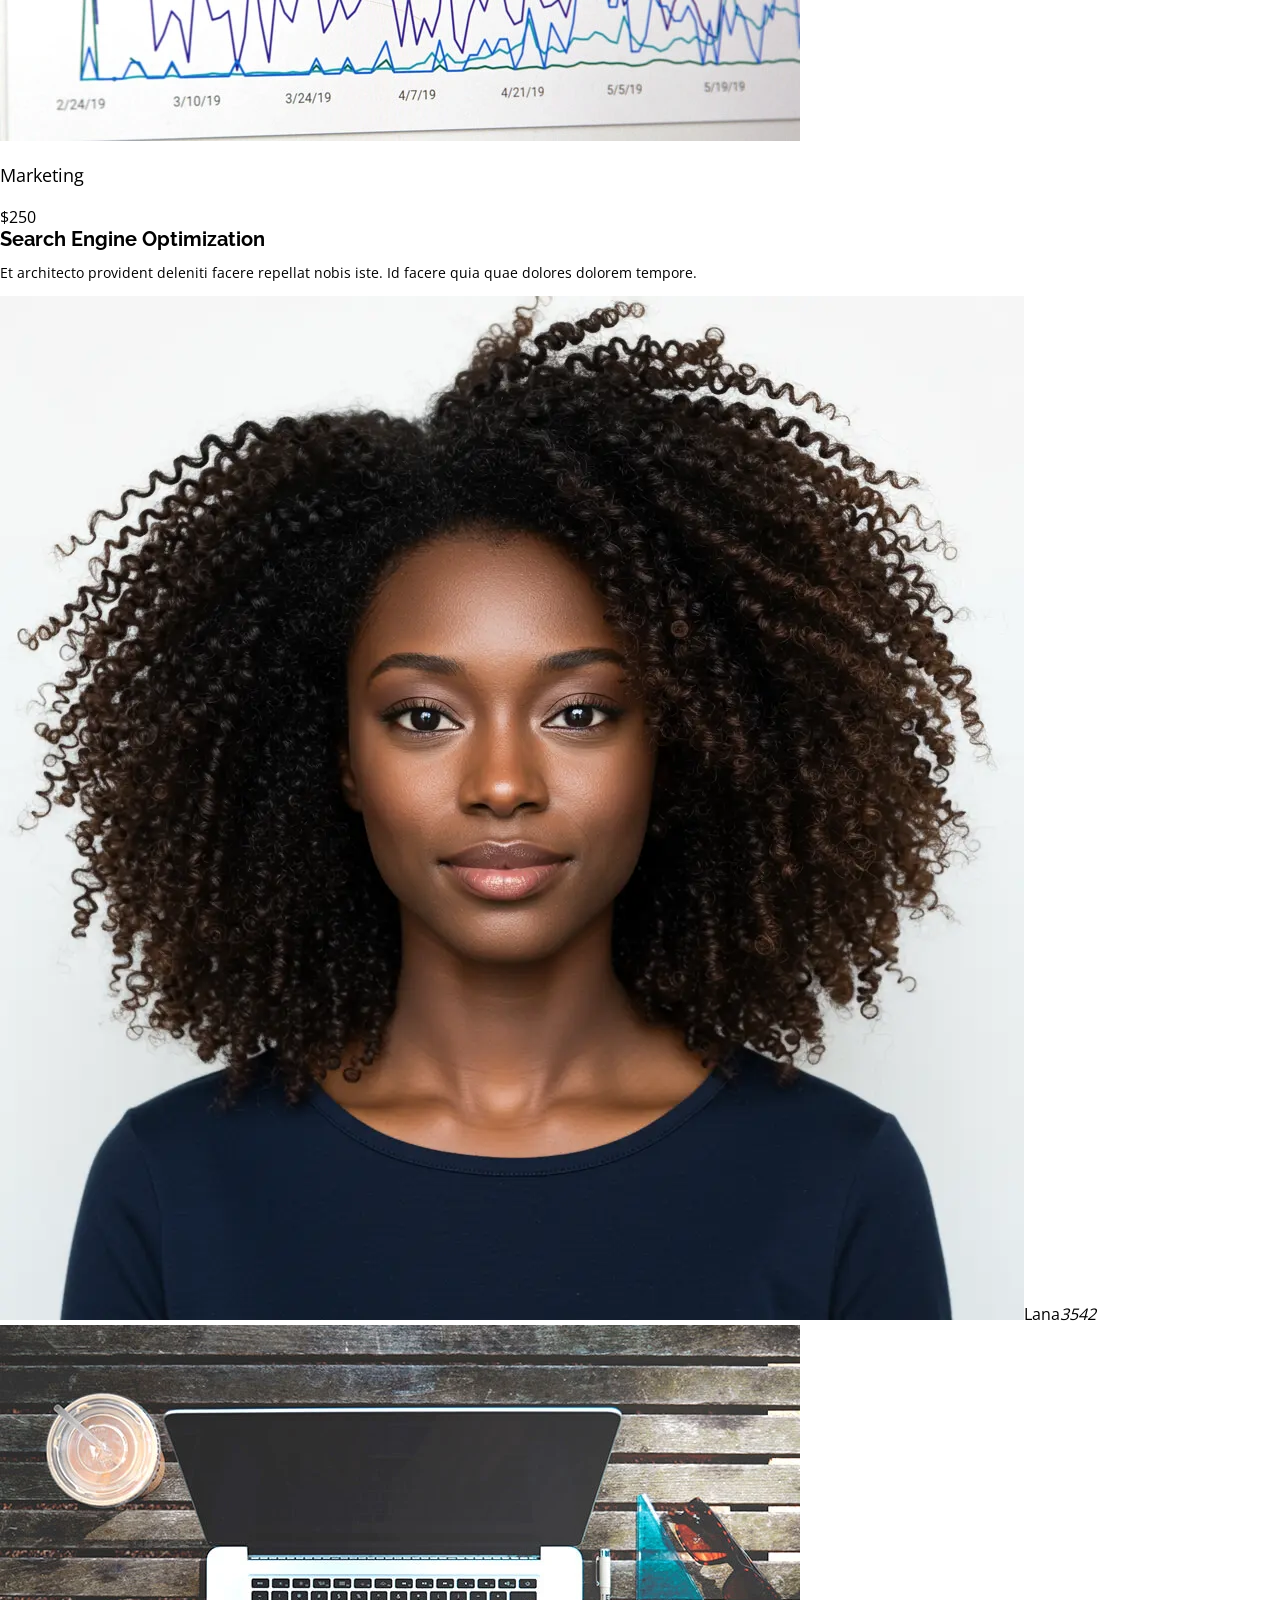
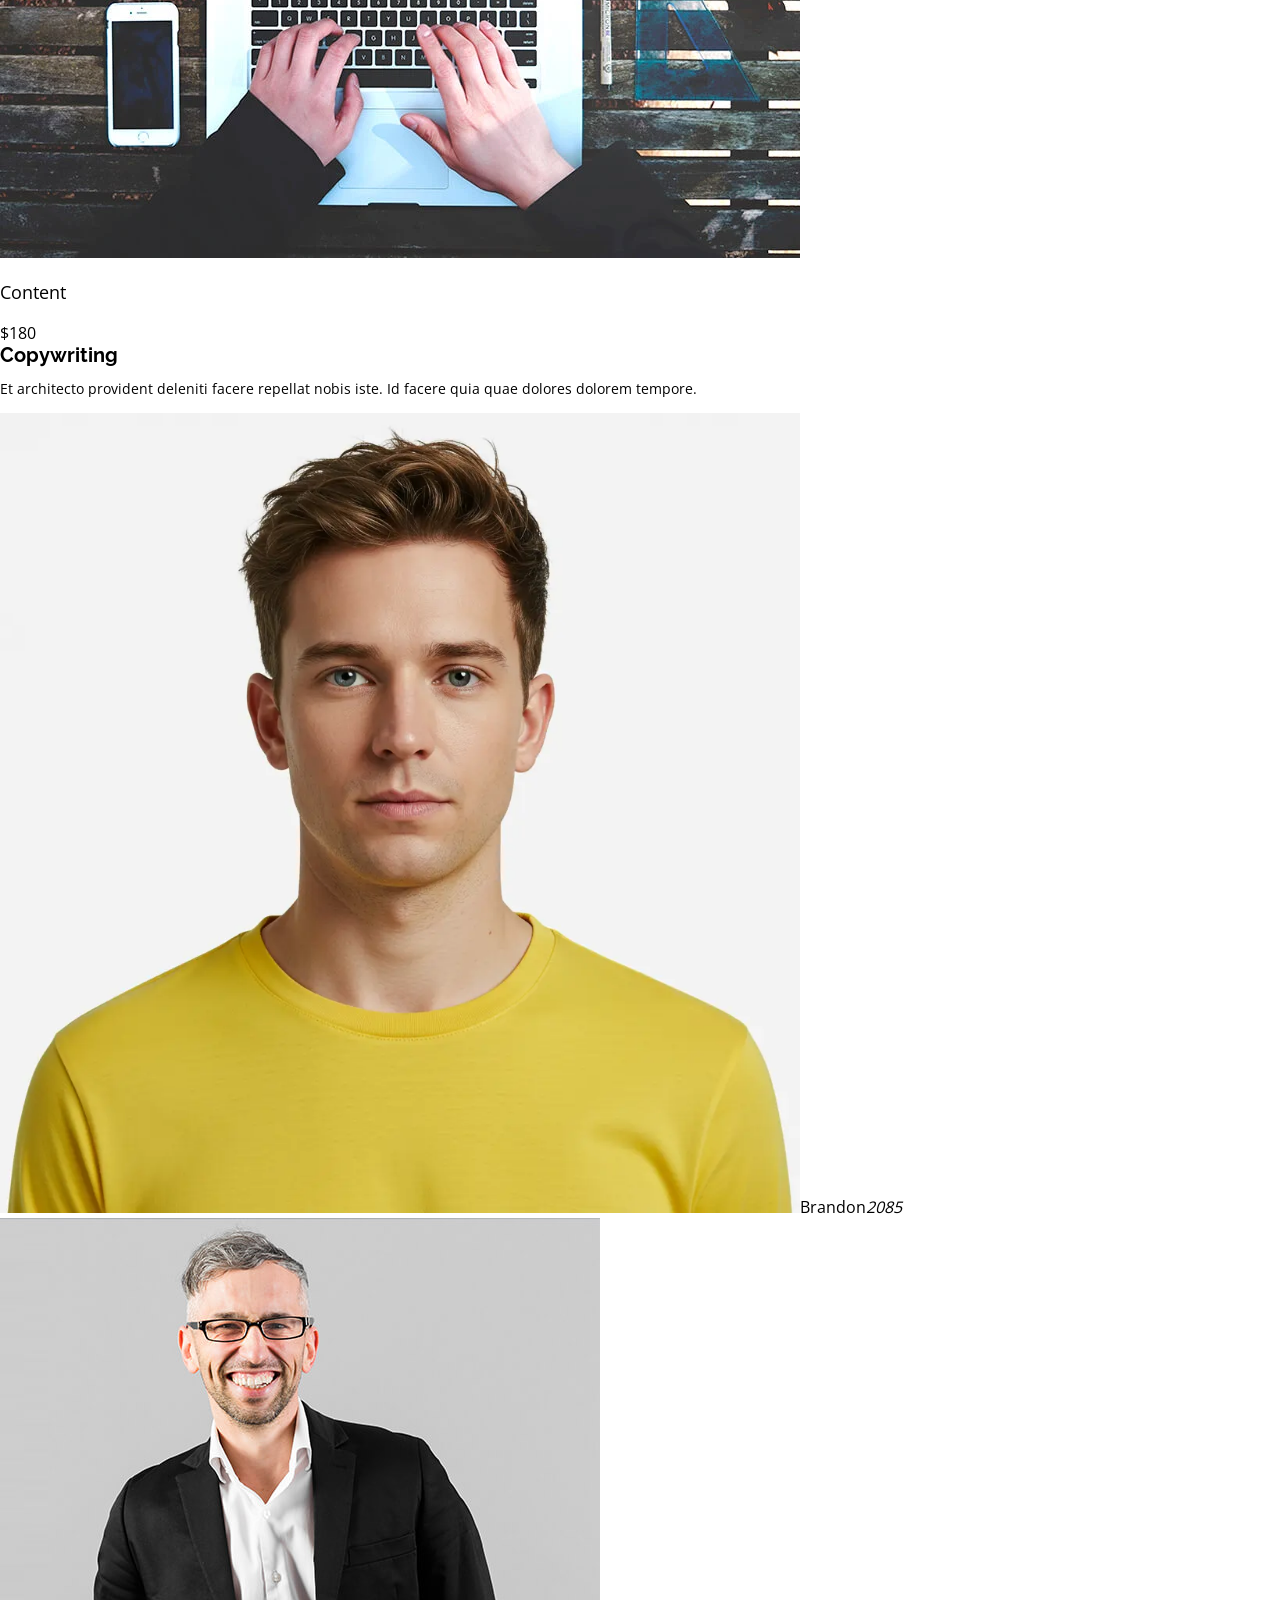
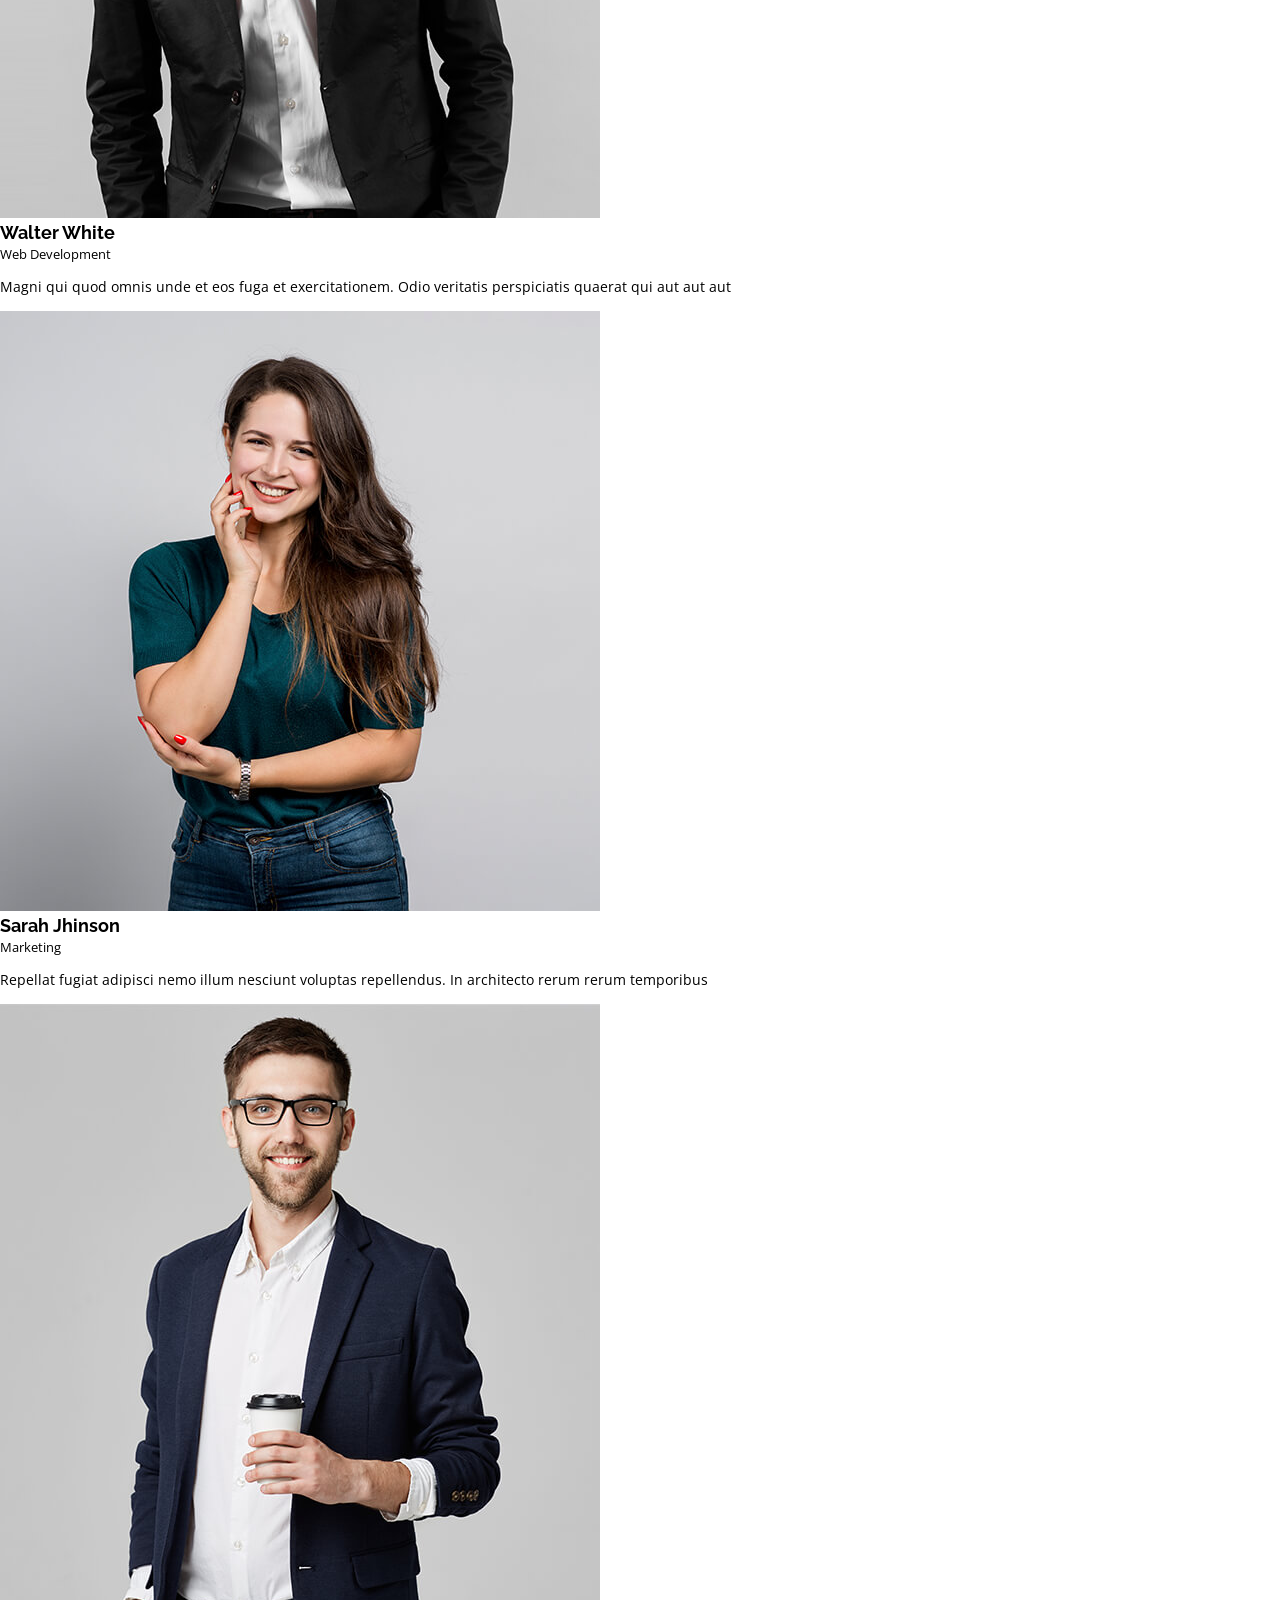
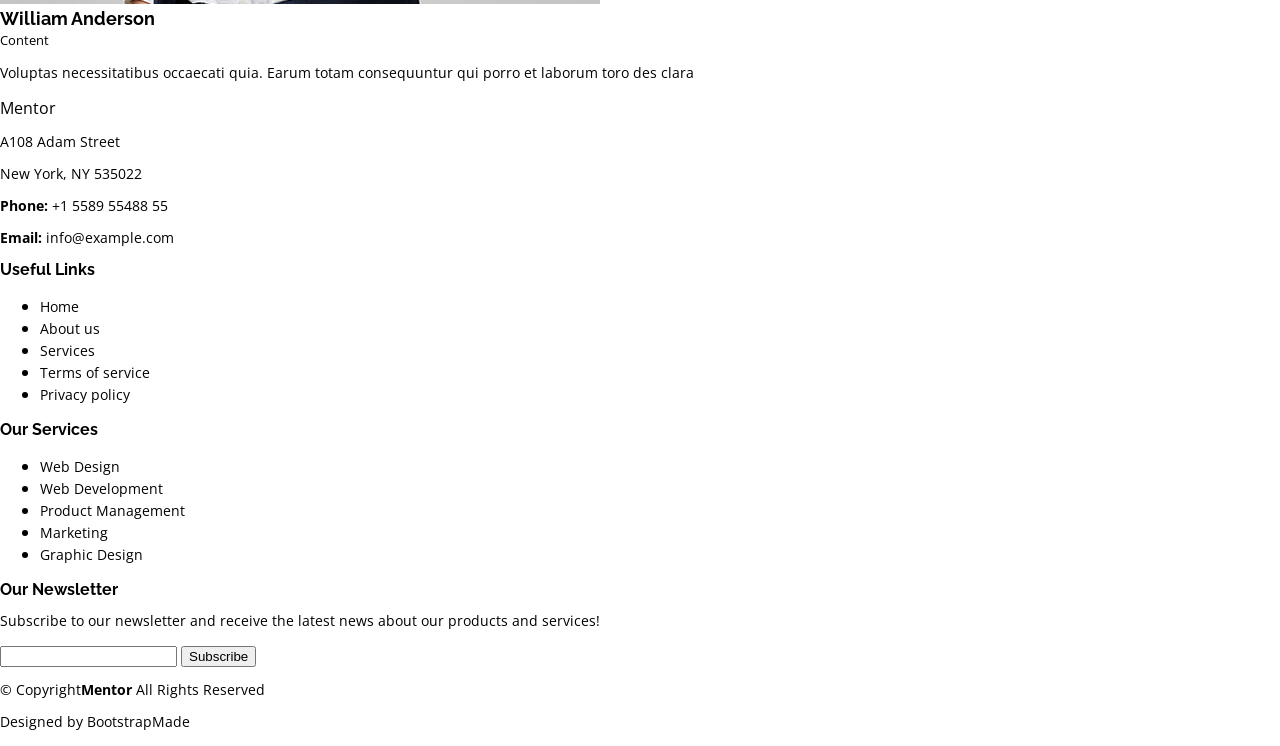
==== commit 5ea469b9: "whyUs Section" ====
--- a/index.html
+++ b/index.html
@@ -148,54 +148,451 @@
         </div>
       </div>
       <section class="section__whyUs">
-        <div class="why-box">
-          <h3>Why Choose Our Products?</h3>
-          <p>
-            Lorem ipsum dolor sit amet, consectetur adipiscing elit, sed do
-            eiusmod tempor incididunt ut labore et dolore magna aliqua. Duis
-            aute irure dolor in reprehenderit Asperiores dolores sed et. Tenetur
-            quia eos. Autem tempore quibusdam vel necessitatibus optio ad
-            corporis.
-          </p>
-          <span>Learn More</span>
-        </div>
-        <div class="benefit-box">
-          <i></i>
-          <h4>Corporis voluptates officia eiusmod</h4>
-          <p>
-            Consequuntur sunt aut quasi enim aliquam quae harum pariatur laboris
-            nisi ut aliquip
-          </p>
-        </div>
-        <div class="benefit-box">
-          <i></i>
-          <h4>Ullamco laboris ladore pan</h4>
-          <p>
-            Excepteur sint occaecat cupidatat non proident, sunt in culpa qui
-            officia deserunt
-          </p>
-        </div>
-        <div class="benefit-box">
-          <i></i>
-          <h4>Labore consequatur incidid dolore</h4>
-          <p>
-            Aut suscipit aut cum nemo deleniti aut omnis. Doloribus ut maiores
-            omnis facere
-          </p>
+        <div class="why-box__wrapper">
+          <div class="why-box">
+            <h3>Why Choose Our Products?</h3>
+            <p>
+              Lorem ipsum dolor sit amet, consectetur adipiscing elit, sed do
+              eiusmod tempor incididunt ut labore et dolore magna aliqua. Duis
+              aute irure dolor in reprehenderit Asperiores dolores sed et.
+              Tenetur quia eos. Autem tempore quibusdam vel necessitatibus optio
+              ad corporis.
+            </p>
+            <a href="#">
+              <span
+                >Learn More
+                <svg
+                  width="14px"
+                  height="14px"
+                  viewBox="0 0 1024 1024"
+                  class="icon"
+                  version="1.1"
+                  xmlns="http://www.w3.org/2000/svg"
+                >
+                  <path
+                    d="M903.232 256l56.768 50.432L512 768 64 306.432 120.768 256 512 659.072z"
+                    fill="#ffffff"
+                    transform="rotate(-90 512 512)"
+                  />
+                </svg>
+              </span>
+            </a>
+          </div>
+          <div class="whyUs__content">
+            <div class="benefit-box">
+              <div class="benefit-icon__wrapper">
+                <img src="/assets/img/svg/task-list.svg" alt="icon" />
+              </div>
+              <h4>Corporis voluptates officia eiusmod</h4>
+              <p>
+                Consequuntur sunt aut quasi enim aliquam quae harum pariatur
+                laboris nisi ut aliquip
+              </p>
+            </div>
+            <div class="benefit-box">
+              <div class="benefit-icon__wrapper">
+                <img src="/assets/img/svg/diamond.svg" alt="icon" />
+              </div>
+              <h4>Ullamco laboris ladore pan</h4>
+              <p>
+                Excepteur sint occaecat cupidatat non proident, sunt in culpa
+                qui officia deserunt
+              </p>
+            </div>
+            <div class="benefit-box">
+              <div class="benefit-icon__wrapper">
+                <img src="/assets/img/svg/hard-drive.svg" alt="icon" />
+              </div>
+              <h4>Labore consequatur incidid dolore</h4>
+              <p>
+                Aut suscipit aut cum nemo deleniti aut omnis. Doloribus ut
+                maiores omnis facere
+              </p>
+            </div>
+          </div>
         </div>
         <div class="feature-boxes">
-          <div class="feature-box"><a href="#">Lorem Ipsum</a></div>
-          <div class="feature-box"><a href="#">Dolor Sitema</a></div>
-          <div class="feature-box"><a href="#">Sed perspiciatis</a></div>
-          <div class="feature-box"><a href="#">Magni Dolores</a></div>
-          <div class="feature-box"><a href="#">Nemo Enim</a></div>
-          <div class="feature-box"><a href="#">Eiusmod Tempor</a></div>
-          <div class="feature-box"><a href="#">Midela Teren</a></div>
-          <div class="feature-box"><a href="#">Pira Neve</a></div>
-          <div class="feature-box"><a href="#">Dirada Pack</a></div>
-          <div class="feature-box"><a href="#">Moton Ideal</a></div>
-          <div class="feature-box"><a href="#">Verdo Park</a></div>
-          <div class="feature-box"><a href="#">Flavor Nivelanda</a></div>
+          <div class="feature-box">
+            <svg
+              width="32px"
+              height="32px"
+              viewBox="0 0 24 24"
+              fill="none"
+              xmlns="http://www.w3.org/2000/svg"
+            >
+              <path
+                d="M12 16.01C14.2091 16.01 16 14.2191 16 12.01C16 9.80087 14.2091 8.01001 12 8.01001C9.79086 8.01001 8 9.80087 8 12.01C8 14.2191 9.79086 16.01 12 16.01Z"
+                stroke="#000000"
+                stroke-width="1.5"
+                stroke-linecap="round"
+                stroke-linejoin="round"
+              />
+              <path
+                d="M2 11.98C8.09 1.31996 15.91 1.32996 22 11.98"
+                stroke="#000000"
+                stroke-width="1.5"
+                stroke-linecap="round"
+                stroke-linejoin="round"
+              />
+              <path
+                d="M22 12.01C15.91 22.67 8.09 22.66 2 12.01"
+                stroke="#000000"
+                stroke-width="1.5"
+                stroke-linecap="round"
+                stroke-linejoin="round"
+              />
+            </svg>
+            <a href="#">Lorem Ipsum</a>
+          </div>
+          <div class="feature-box">
+            <svg
+              width="32px"
+              height="32px"
+              viewBox="0 -6 24 24"
+              id="meteor-icon-kit__regular-infinity"
+              fill="none"
+              xmlns="http://www.w3.org/2000/svg"
+            >
+              <path
+                fill-rule="evenodd"
+                clip-rule="evenodd"
+                d="M12.0069 7.607L10.1888 9.8939C10.0536 10.0639 9.90862 10.2259 9.75455 10.379C7.57001 12.55 4.0392 12.5389 1.86826 10.3544L1.74414 10.2295C-0.581379 7.8894 -0.581379 4.1108 1.74414 1.77075L1.86826 1.64586C2.02137 1.49178 2.18335 1.34679 2.35338 1.21161C4.76415 -0.705 8.27218 -0.3044 10.1888 2.10636L12.0069 4.3932L13.825 2.10636C15.7416 -0.3044 19.2496 -0.705 21.6604 1.21161C21.8304 1.34679 21.9924 1.49178 22.1455 1.64586L22.2696 1.77075C24.5952 4.1108 24.5952 7.8894 22.2696 10.2295L22.1455 10.3544C19.9746 12.5389 16.4438 12.55 14.2592 10.379C14.1052 10.2259 13.9602 10.0639 13.825 9.8939L12.0069 7.607zM15.3905 8.6493C15.4772 8.7583 15.5702 8.8622 15.669 8.9604C17.0701 10.3527 19.3346 10.3457 20.7269 8.9446L20.851 8.8197C22.4014 7.2597 22.4014 4.7406 20.851 3.18054L20.7269 3.05565C20.6287 2.95683 20.5248 2.86384 20.4158 2.77715C18.8696 1.54793 16.6197 1.80485 15.3905 3.351L13.2844 6.0001L15.3905 8.6493zM8.62325 3.351C7.39404 1.80485 5.14416 1.54793 3.59801 2.77715C3.48896 2.86384 3.38508 2.95683 3.28688 3.05565L3.16276 3.18054C1.61241 4.7406 1.61241 7.2597 3.16276 8.8197L3.28688 8.9446C4.67921 10.3457 6.9437 10.3527 8.34475 8.9604C8.44357 8.8622 8.53656 8.7583 8.62325 8.6493L10.7294 6.0001L8.62325 3.351z"
+                fill="#758CA3"
+              />
+            </svg>
+            <a href="#">Dolor Sitema</a>
+          </div>
+          <div class="feature-box">
+            <svg
+              fill="#000000"
+              height="32px"
+              width="32px"
+              version="1.1"
+              id="Layer_1"
+              xmlns="http://www.w3.org/2000/svg"
+              xmlns:xlink="http://www.w3.org/1999/xlink"
+              viewBox="0 0 512 512"
+              xml:space="preserve"
+            >
+              <g>
+                <g>
+                  <path
+                    d="M499.033,164.529L261.996,85.516c-3.891-1.297-8.101-1.297-11.992,0L12.967,164.529C5.224,167.11,0,174.357,0,182.518
+			c0,8.163,5.224,15.409,12.967,17.99l105.552,35.184v104.851c0,8.162,5.224,15.408,12.967,17.99l118.518,39.506
+			c1.946,0.649,3.972,0.973,5.996,0.973s4.05-0.324,5.996-0.973l118.518-39.506c7.743-2.581,12.967-9.828,12.967-17.99V235.692
+			l80.593-26.864V294.4c0,10.473,8.49,18.963,18.963,18.963S512,304.872,512,294.4V182.518
+			C512,174.357,506.776,167.11,499.033,164.529z M355.556,326.876L256,360.061l-99.556-33.185v-78.541l93.559,31.186
+			c3.891,1.297,8.101,1.297,11.992,0l93.559-31.186V326.876z M368.895,203.91c-0.018,0.006-0.034,0.013-0.052,0.018L256,241.542
+			l-112.844-37.615c-0.018-0.005-0.034-0.011-0.052-0.018l-64.176-21.391L256,123.495l177.07,59.023L368.895,203.91z"
+                  />
+                </g>
+              </g>
+              <g>
+                <g>
+                  <path
+                    d="M493.037,357.926c-10.473,0-18.963,8.49-18.963,18.963v31.605c0,10.473,8.49,18.963,18.963,18.963
+			S512,418.966,512,408.494v-31.605C512,366.416,503.51,357.926,493.037,357.926z"
+                  />
+                </g>
+              </g>
+            </svg>
+            <a href="#">Sed perspiciatis</a>
+          </div>
+          <div class="feature-box">
+            <svg
+              fill="#000000"
+              height="32px"
+              width="32px"
+              version="1.1"
+              id="Layer_1"
+              xmlns="http://www.w3.org/2000/svg"
+              xmlns:xlink="http://www.w3.org/1999/xlink"
+              viewBox="0 0 512.002 512.002"
+              xml:space="preserve"
+            >
+              <g>
+                <g>
+                  <path
+                    d="M509.828,252.64L390.188,41.502c-2.969-5.24-8.527-8.479-14.55-8.479H136.362c-6.023,0-11.58,3.239-14.549,8.479
+			L2.174,252.64c-2.959,5.221-2.893,11.627,0.172,16.786l119.639,201.371c3.014,5.073,8.478,8.182,14.378,8.182h239.277
+			c5.9,0,11.363-3.109,14.378-8.182l119.639-201.371C512.721,264.267,512.787,257.861,509.828,252.64z M366.122,445.531H145.878
+			L36.058,260.684l110.05-194.215h219.786l110.05,194.215L366.122,445.531z"
+                  />
+                </g>
+              </g>
+              <g>
+                <g>
+                  <path
+                    d="M256,143.817c-64.549,0-117.063,52.515-117.063,117.063S191.451,377.944,256,377.944s117.064-52.515,117.064-117.064
+			C373.063,196.332,320.55,143.817,256,143.817z M256,344.498c-46.106,0-83.617-37.51-83.617-83.617
+			c0-46.106,37.51-83.617,83.617-83.617c46.106,0,83.617,37.51,83.617,83.617S302.107,344.498,256,344.498z"
+                  />
+                </g>
+              </g>
+            </svg>
+            <a href="#">Magni Dolores</a>
+          </div>
+          <div class="feature-box">
+            <svg
+              height="32px"
+              width="32px"
+              version="1.1"
+              id="_x32_"
+              xmlns="http://www.w3.org/2000/svg"
+              xmlns:xlink="http://www.w3.org/1999/xlink"
+              viewBox="0 0 512 512"
+              xml:space="preserve"
+            >
+              <style type="text/css">
+                .st0 {
+                  fill: #4aafff;
+                }
+              </style>
+              <g>
+                <path
+                  class="st0"
+                  d="M418.976,324.763c-2.839-2.106-6.667-2.358-9.748-0.638c-3.081,1.733-4.861,5.103-4.573,8.628l2.454,28.148
+		c-11.937-1.733-22.768-4.429-32.732-7.954c-13.334-4.742-25.199-10.951-36.246-18.448c-16.535-11.24-31.24-25.524-45.056-42.059
+		c-5.295-6.318-10.446-12.972-15.524-19.868c-2.792,4.152-5.512,8.244-8.063,12.155c-9.723,14.74-20.145,30.169-31.625,45.32
+		c10.373,12.816,21.661,25.295,34.345,36.884c19.784,18.087,43.058,34.008,70.567,45.177c19.616,7.99,41.301,13.429,65.032,15.908
+		l-3.153,36.054c-0.288,3.513,1.492,6.894,4.573,8.616c3.081,1.733,6.908,1.48,9.748-0.626l89.388-66.44
+		c2.287-1.697,3.635-4.368,3.635-7.209c0-2.839-1.348-5.523-3.635-7.22L418.976,324.763z"
+                />
+                <path
+                  class="st0"
+                  d="M77.186,159.054c13.31,4.742,25.199,10.951,36.222,18.448c16.559,11.24,31.264,25.524,45.08,42.047
+		c5.295,6.33,10.445,12.985,15.524,19.88c2.792-4.164,5.488-8.244,8.063-12.155c9.7-14.74,20.121-30.156,31.626-45.32
+		c-10.373-12.816-21.661-25.295-34.345-36.885c-19.784-18.086-43.058-34.02-70.568-45.175
+		c-27.51-11.204-59.039-17.497-94.612-17.473H0v66.547h14.176C38.966,148.993,59.4,152.748,77.186,159.054z"
+                />
+                <path
+                  class="st0"
+                  d="M288.504,225.133c9.074-11.324,18.532-21.734,28.592-30.916c15.115-13.79,31.481-24.838,50.735-32.672
+		c11.746-4.754,24.67-8.365,39.279-10.47l-2.454,28.172c-0.288,3.526,1.492,6.896,4.573,8.628c3.081,1.72,6.908,1.468,9.748-0.638
+		l89.388-66.428c2.287-1.697,3.635-4.381,3.635-7.22c0-2.84-1.348-5.512-3.635-7.209l-89.388-66.44
+		c-2.839-2.106-6.667-2.359-9.748-0.626c-3.081,1.722-4.861,5.103-4.573,8.616l3.153,36.042
+		c-20.024,2.106-38.63,6.282-55.718,12.371c-18.942,6.727-36.03,15.681-51.385,26.127c-23.033,15.667-42.119,34.561-58.702,54.393
+		c-16.583,19.844-30.759,40.687-44.02,60.856c-11.408,17.328-22.816,34.044-34.923,49.147
+		c-9.074,11.324-18.532,21.722-28.593,30.916c-15.115,13.79-31.481,24.826-50.735,32.672c-19.279,7.81-41.662,12.552-69.558,12.575
+		H0v66.548h14.176c31.626,0.024,60.05-4.934,85.298-13.922c18.917-6.727,36.03-15.681,51.361-26.127
+		c23.057-15.668,42.119-34.562,58.702-54.393c16.607-19.844,30.783-40.687,44.045-60.856
+		C264.965,256.939,276.398,240.235,288.504,225.133z"
+                />
+              </g>
+            </svg>
+            <a href="#">Nemo Enim</a>
+          </div>
+          <div class="feature-box">
+            <svg
+              width="32px"
+              height="32px"
+              viewBox="0 0 24 24"
+              fill="none"
+              xmlns="http://www.w3.org/2000/svg"
+            >
+              <path
+                d="M11.2691 4.41115C11.5006 3.89177 11.6164 3.63208 11.7776 3.55211C11.9176 3.48263 12.082 3.48263 12.222 3.55211C12.3832 3.63208 12.499 3.89177 12.7305 4.41115L14.5745 8.54808C14.643 8.70162 14.6772 8.77839 14.7302 8.83718C14.777 8.8892 14.8343 8.93081 14.8982 8.95929C14.9705 8.99149 15.0541 9.00031 15.2213 9.01795L19.7256 9.49336C20.2911 9.55304 20.5738 9.58288 20.6997 9.71147C20.809 9.82316 20.8598 9.97956 20.837 10.1342C20.8108 10.3122 20.5996 10.5025 20.1772 10.8832L16.8125 13.9154C16.6877 14.0279 16.6252 14.0842 16.5857 14.1527C16.5507 14.2134 16.5288 14.2807 16.5215 14.3503C16.5132 14.429 16.5306 14.5112 16.5655 14.6757L17.5053 19.1064C17.6233 19.6627 17.6823 19.9408 17.5989 20.1002C17.5264 20.2388 17.3934 20.3354 17.2393 20.3615C17.0619 20.3915 16.8156 20.2495 16.323 19.9654L12.3995 17.7024C12.2539 17.6184 12.1811 17.5765 12.1037 17.56C12.0352 17.5455 11.9644 17.5455 11.8959 17.56C11.8185 17.5765 11.7457 17.6184 11.6001 17.7024L7.67662 19.9654C7.18404 20.2495 6.93775 20.3915 6.76034 20.3615C6.60623 20.3354 6.47319 20.2388 6.40075 20.1002C6.31736 19.9408 6.37635 19.6627 6.49434 19.1064L7.4341 14.6757C7.46898 14.5112 7.48642 14.429 7.47814 14.3503C7.47081 14.2807 7.44894 14.2134 7.41394 14.1527C7.37439 14.0842 7.31195 14.0279 7.18708 13.9154L3.82246 10.8832C3.40005 10.5025 3.18884 10.3122 3.16258 10.1342C3.13978 9.97956 3.19059 9.82316 3.29993 9.71147C3.42581 9.58288 3.70856 9.55304 4.27406 9.49336L8.77835 9.01795C8.94553 9.00031 9.02911 8.99149 9.10139 8.95929C9.16534 8.93081 9.2226 8.8892 9.26946 8.83718C9.32241 8.77839 9.35663 8.70162 9.42508 8.54808L11.2691 4.41115Z"
+                stroke="#000000"
+                stroke-width="2"
+                stroke-linecap="round"
+                stroke-linejoin="round"
+              />
+            </svg>
+            <a href="#">Eiusmod Tempor</a>
+          </div>
+          <div class="feature-box">
+            <svg
+              width="32px"
+              height="32px"
+              viewBox="0 0 24 24"
+              fill="none"
+              xmlns="http://www.w3.org/2000/svg"
+            >
+              <path
+                d="M3.5 3.5H10.5V10.5H3.5V3.5Z"
+                stroke="#000000"
+                stroke-width="1.5"
+                stroke-linecap="round"
+                stroke-linejoin="round"
+              />
+              <path
+                d="M3.5 13.5H10.5V20.5H3.5V13.5Z"
+                stroke="#000000"
+                stroke-width="1.5"
+                stroke-linecap="round"
+                stroke-linejoin="round"
+              />
+              <path
+                d="M13.5 3.5H20.5V10.5H13.5V3.5Z"
+                stroke="#000000"
+                stroke-width="1.5"
+                stroke-linecap="round"
+                stroke-linejoin="round"
+              />
+              <path
+                d="M13.5 13.5H20.5V20.5H13.5V13.5Z"
+                stroke="#000000"
+                stroke-width="1.5"
+                stroke-linecap="round"
+                stroke-linejoin="round"
+              />
+            </svg>
+            <a href="#">Midela Teren</a>
+          </div>
+          <div class="feature-box">
+            <svg
+              width="32px"
+              height="32px"
+              viewBox="0 0 24 24"
+              fill="none"
+              xmlns="http://www.w3.org/2000/svg"
+            >
+              <path
+                d="M16 10L18.5768 8.45392C19.3699 7.97803 19.7665 7.74009 20.0928 7.77051C20.3773 7.79703 20.6369 7.944 20.806 8.17433C21 8.43848 21 8.90095 21 9.8259V14.1741C21 15.099 21 15.5615 20.806 15.8257C20.6369 16.056 20.3773 16.203 20.0928 16.2295C19.7665 16.2599 19.3699 16.022 18.5768 15.5461L16 14M6.2 18H12.8C13.9201 18 14.4802 18 14.908 17.782C15.2843 17.5903 15.5903 17.2843 15.782 16.908C16 16.4802 16 15.9201 16 14.8V9.2C16 8.0799 16 7.51984 15.782 7.09202C15.5903 6.71569 15.2843 6.40973 14.908 6.21799C14.4802 6 13.9201 6 12.8 6H6.2C5.0799 6 4.51984 6 4.09202 6.21799C3.71569 6.40973 3.40973 6.71569 3.21799 7.09202C3 7.51984 3 8.07989 3 9.2V14.8C3 15.9201 3 16.4802 3.21799 16.908C3.40973 17.2843 3.71569 17.5903 4.09202 17.782C4.51984 18 5.07989 18 6.2 18Z"
+                stroke="#000000"
+                stroke-width="2"
+                stroke-linecap="round"
+                stroke-linejoin="round"
+              />
+            </svg>
+            <a href="#">Pira Neve</a>
+          </div>
+          <div class="feature-box">
+            <svg
+              width="32px"
+              height="32px"
+              viewBox="0 0 24 24"
+              fill="none"
+              xmlns="http://www.w3.org/2000/svg"
+            >
+              <path
+                d="M9 9H15M9 9V15M9 9V6C9 4.34315 7.65685 3 6 3C4.34315 3 3 4.34315 3 6C3 7.65685 4.34315 9 6 9H9ZM15 9V15M15 9H18C19.6569 9 21 7.65685 21 6C21 4.34315 19.6569 3 18 3C16.3431 3 15 4.34315 15 6V9ZM15 15H9M15 15V18C15 19.6569 16.3431 21 18 21C19.6569 21 21 19.6569 21 18C21 16.3431 19.6569 15 18 15H15ZM9 15L6 15C4.34315 15 3 16.3431 3 18C3 19.6569 4.34315 21 6 21C7.65685 21 9 19.6569 9 18V15Z"
+                stroke="#000000"
+                stroke-width="1.5"
+              />
+            </svg>
+            <a href="#">Dirada Pack</a>
+          </div>
+          <div class="feature-box">
+            <svg
+              fill="#000000"
+              version="1.1"
+              baseProfile="tiny"
+              id="Layer_1"
+              xmlns:x="&ns_extend;"
+              xmlns:i="&ns_ai;"
+              xmlns:graph="&ns_graphs;"
+              xmlns="http://www.w3.org/2000/svg"
+              xmlns:xlink="http://www.w3.org/1999/xlink"
+              xmlns:a="http://ns.adobe.com/AdobeSVGViewerExtensions/3.0/"
+              width="32px"
+              height="32px"
+              viewBox="0 0 42 42"
+              xml:space="preserve"
+            >
+              <g transform="translate(-374.2178,-62.2364)">
+                <path
+                  d="M395.218,63.236c-11.046,0-20,8.954-20,20s8.954,20,20,20s20-8.954,20-20S406.264,63.236,395.218,63.236z M395.218,66.134
+		c4.357,0,8.334,1.63,11.354,4.312c-2.219,2.927-5.59,4.876-8.968,6.195c-1.841-3.368-4.108-6.919-6.415-10.03
+		C392.48,66.299,393.829,66.134,395.218,66.134z M387.942,67.755c2.229,3.335,4.389,6.428,6.363,9.929
+		c-4.991,1.293-10.629,2.069-15.838,2.082C379.565,74.438,383.144,70.014,387.942,67.755z M408.469,72.424
+		c2.386,2.919,3.823,6.642,3.851,10.699c-3.956-0.779-7.891-0.984-11.896-0.58c-0.451-1.123-0.996-2.189-1.519-3.34
+		C402.358,77.81,406.05,75.426,408.469,72.424L408.469,72.424z M395.694,80.33c0.428,0.911,0.924,1.876,1.389,2.863
+		c-5.57,2.456-11.494,5.738-14.57,11.492c-2.733-3.031-4.397-7.047-4.397-11.449c0-0.167,0.003-0.334,0.008-0.5
+		C384.089,82.707,389.944,81.961,395.694,80.33z M412.262,84.66c-0.005,0.066-0.011,0.133-0.018,0.199
+		C412.251,84.793,412.257,84.727,412.262,84.66z M404.731,84.993c2.486-0.008,5.055,0.339,7.376,0.95
+		c-0.759,4.776-3.497,8.895-7.347,11.487c-0.918-4.175-1.793-8.17-3.34-12.198C402.487,85.073,403.601,84.996,404.731,84.993z
+		 M412.196,85.303c-0.012,0.098-0.023,0.194-0.037,0.291C412.173,85.496,412.185,85.4,412.196,85.303z M398.255,86.014
+		c1.577,4.072,2.814,8.582,3.644,12.971c-2.053,0.872-4.31,1.354-6.681,1.354c-3.955,0-7.597-1.344-10.494-3.599
+		C387.821,91.715,392.618,87.913,398.255,86.014z"
+                />
+              </g>
+            </svg>
+            <a href="#">Moton Ideal</a>
+          </div>
+          <div class="feature-box">
+            <svg
+              width="32px"
+              height="32px"
+              viewBox="0 0 24 24"
+              xmlns="http://www.w3.org/2000/svg"
+              fill="none"
+            >
+              <path
+                stroke="#000000"
+                stroke-linecap="round"
+                stroke-linejoin="round"
+                stroke-width="2"
+                d="M3 12h4l3 7 4-14 3 7h4"
+              />
+            </svg>
+            <a href="#">Verdo Park</a>
+          </div>
+          <div class="feature-box">
+            <svg
+              width="32px"
+              height="32px"
+              viewBox="0 0 24 24"
+              fill="none"
+              xmlns="http://www.w3.org/2000/svg"
+            >
+              <path
+                d="M7.28451 10.3333C7.10026 10.8546 7 11.4156 7 12C7 14.7614 9.23858 17 12 17C14.7614 17 17 14.7614 17 12C17 9.23858 14.7614 7 12 7C11.4156 7 10.8546 7.10026 10.3333 7.28451"
+                stroke="#1C274C"
+                stroke-width="1.5"
+                stroke-linecap="round"
+              />
+              <path
+                d="M12 2V4"
+                stroke="#1C274C"
+                stroke-width="1.5"
+                stroke-linecap="round"
+              />
+              <path
+                d="M12 20V22"
+                stroke="#1C274C"
+                stroke-width="1.5"
+                stroke-linecap="round"
+              />
+              <path
+                d="M4 12L2 12"
+                stroke="#1C274C"
+                stroke-width="1.5"
+                stroke-linecap="round"
+              />
+              <path
+                d="M22 12L20 12"
+                stroke="#1C274C"
+                stroke-width="1.5"
+                stroke-linecap="round"
+              />
+              <path
+                d="M19.7778 4.22266L17.5558 6.25424"
+                stroke="#1C274C"
+                stroke-width="1.5"
+                stroke-linecap="round"
+              />
+              <path
+                d="M4.22217 4.22266L6.44418 6.25424"
+                stroke="#1C274C"
+                stroke-width="1.5"
+                stroke-linecap="round"
+              />
+              <path
+                d="M6.44434 17.5557L4.22211 19.7779"
+                stroke="#1C274C"
+                stroke-width="1.5"
+                stroke-linecap="round"
+              />
+              <path
+                d="M19.7778 19.7773L17.5558 17.5551"
+                stroke="#1C274C"
+                stroke-width="1.5"
+                stroke-linecap="round"
+              />
+            </svg>
+            <a href="#">Flavor Nivelanda</a>
+          </div>
         </div>
       </section>
       <section class="section__courses">
--- a/assets/css/main.css
+++ b/assets/css/main.css
@@ -444,6 +444,7 @@
 ================================================== */
 .counter {
   background-color: hsl(0, 0%, 98%);
+}
 .counter__content {
   display: grid;
   grid-template-columns: 1fr;
@@ -481,3 +482,130 @@
     grid-template-rows: none;
   }
 }
+/* ==================================================
+                  Whyus Section
+================================================== */
+
+.section__whyUs {
+  padding-block: calc(60 / 16 * 1rem);
+  .whyUs__content {
+    padding-bottom: 60px;
+  }
+  .why-box {
+    display: flex;
+    flex-direction: column;
+    align-items: center;
+    justify-content: center;
+    width: 90vw;
+    max-width: 768px;
+    padding: 30px;
+    margin: 0 auto;
+    color: var(--contrast-color);
+    background-color: var(--accent-color);
+    h3,
+    p {
+      margin-bottom: 30px;
+      margin-top: 0;
+      /* max-width: 768px; */
+    }
+    span {
+      display: inline-block;
+      background: color-mix(in srgb, var(--contrast-color), transparent 85%);
+      padding: 8px 40px 10px 40px;
+      border-radius: 50px;
+      svg {
+        transform: translateY(2px);
+      }
+    }
+  }
+
+  .benefit-box {
+    padding: 40px 30px;
+    border: 1px solid color-mix(in srgb, var(--default-color), transparent 90%);
+    margin: 0 auto;
+    width: 90vw;
+    max-width: 768px;
+    margin-top: 24px;
+    display: flex;
+    flex-direction: column;
+    align-items: center;
+    justify-items: center;
+    text-align: center;
+    .benefit-icon__wrapper {
+      padding: 20px;
+      border-radius: 50%;
+      background: color-mix(in srgb, var(--accent-color), transparent 95%);
+      transition: all 0.2s ease-in;
+    }
+    h4 {
+      color: hsl(180, 1%, 15%);
+      margin-bottom: 40px;
+    }
+    p {
+      color: color-mix(in srgb, var(--default-color), transparent 30%);
+      margin: 0;
+      margin-bottom: 16px;
+    }
+  }
+
+  .feature-boxes {
+    .feature-box {
+      background-color: var(--surface-color);
+      display: flex;
+      align-items: center;
+      padding: 20px;
+      transition: 0.3s;
+      border: 1px solid
+        color-mix(in srgb, var(--default-color), transparent 90%);
+      max-width: 90vw;
+      margin: 0 auto;
+      margin-top: 24px;
+
+      a {
+        margin-left: 8px;
+        font-weight: 700;
+        color: var(--default-color);
+      }
+    }
+  }
+}
+
+/* for tab screens */
+@media (width >= 768px) {
+  .feature-boxes {
+    display: flex;
+    flex-wrap: wrap;
+    justify-content: center;
+    .feature-box {
+      flex: 0 0 30vw;
+    }
+  }
+}
+
+/* for desktop screens */
+@media (width >= 1024px) {
+  .why-box__wrapper {
+    display: flex;
+    align-items: center;
+    justify-content: center;
+    gap: 12px;
+    max-width: 1024px;
+    margin: 0 auto;
+    .why-box {
+      height: 400px;
+      /* width: auto; */
+      align-self: center;
+    }
+    .whyUs__content {
+      display: flex;
+      align-items: center;
+      justify-content: center;
+      gap: 12px;
+
+      .benefit-box {
+        width: auto;
+        min-height: 350px;
+      }
+    }
+  }
+}
--- a/assets/css/globals.css
+++ b/assets/css/globals.css
@@ -297,3 +297,64 @@
     }
   }
 }
+
+@layer icon_styles {
+  /* 1. Eye Icon (Lorem Ipsum) */
+  .feature-box:nth-child(1) svg path {
+    stroke: #ffc449;
+  }
+
+  /* 2. Infinity Icon (Dolor Sitema) */
+  .feature-box:nth-child(2) svg path {
+    fill: #5779ff;
+  }
+
+  /* 3. Graduation Cap Icon (Sed perspiciatis) */
+  .feature-box:nth-child(3) svg {
+    fill: #e80368;
+  }
+
+  /* 4. Diamond/Hexagon Icon (Magni Dolores) */
+  .feature-box:nth-child(4) svg {
+    fill: #ea89ff;
+  }
+
+  /* 6. Star Icon (Eiusmod Tempor) */
+  .feature-box:nth-child(6) svg path {
+    stroke: #ffa972;
+  }
+
+  /* 7. Grid/Apps Icon (Midela Teren) */
+  .feature-box:nth-child(7) svg {
+    transform: rotate(45deg);
+    path {
+      stroke: #11dbcf;
+    }
+  }
+
+  /* 8. Video/Camera Icon (Pira Neve) */
+  .feature-box:nth-child(8) svg path {
+    stroke: #4233ff;
+  }
+
+  /* 9. Command/Loop Icon (Dirada Pack) */
+  .feature-box:nth-child(9) svg path {
+    stroke: #b2904f;
+  }
+
+  /* 10. Dribbble/Ball Icon (Moton Ideal) */
+  .feature-box:nth-child(10) svg {
+    fill: #b20969;
+  }
+
+  /* 11. Activity/Pulse Icon (Verdo Park) */
+  .feature-box:nth-child(11) svg path {
+    stroke: #ff5828;
+  }
+
+  /* 12. Brightness/Sun Icon (Flavor Nivelanda) */
+  .feature-box:nth-child(12) svg path {
+    stroke: #29cc61;
+  }
+}
+
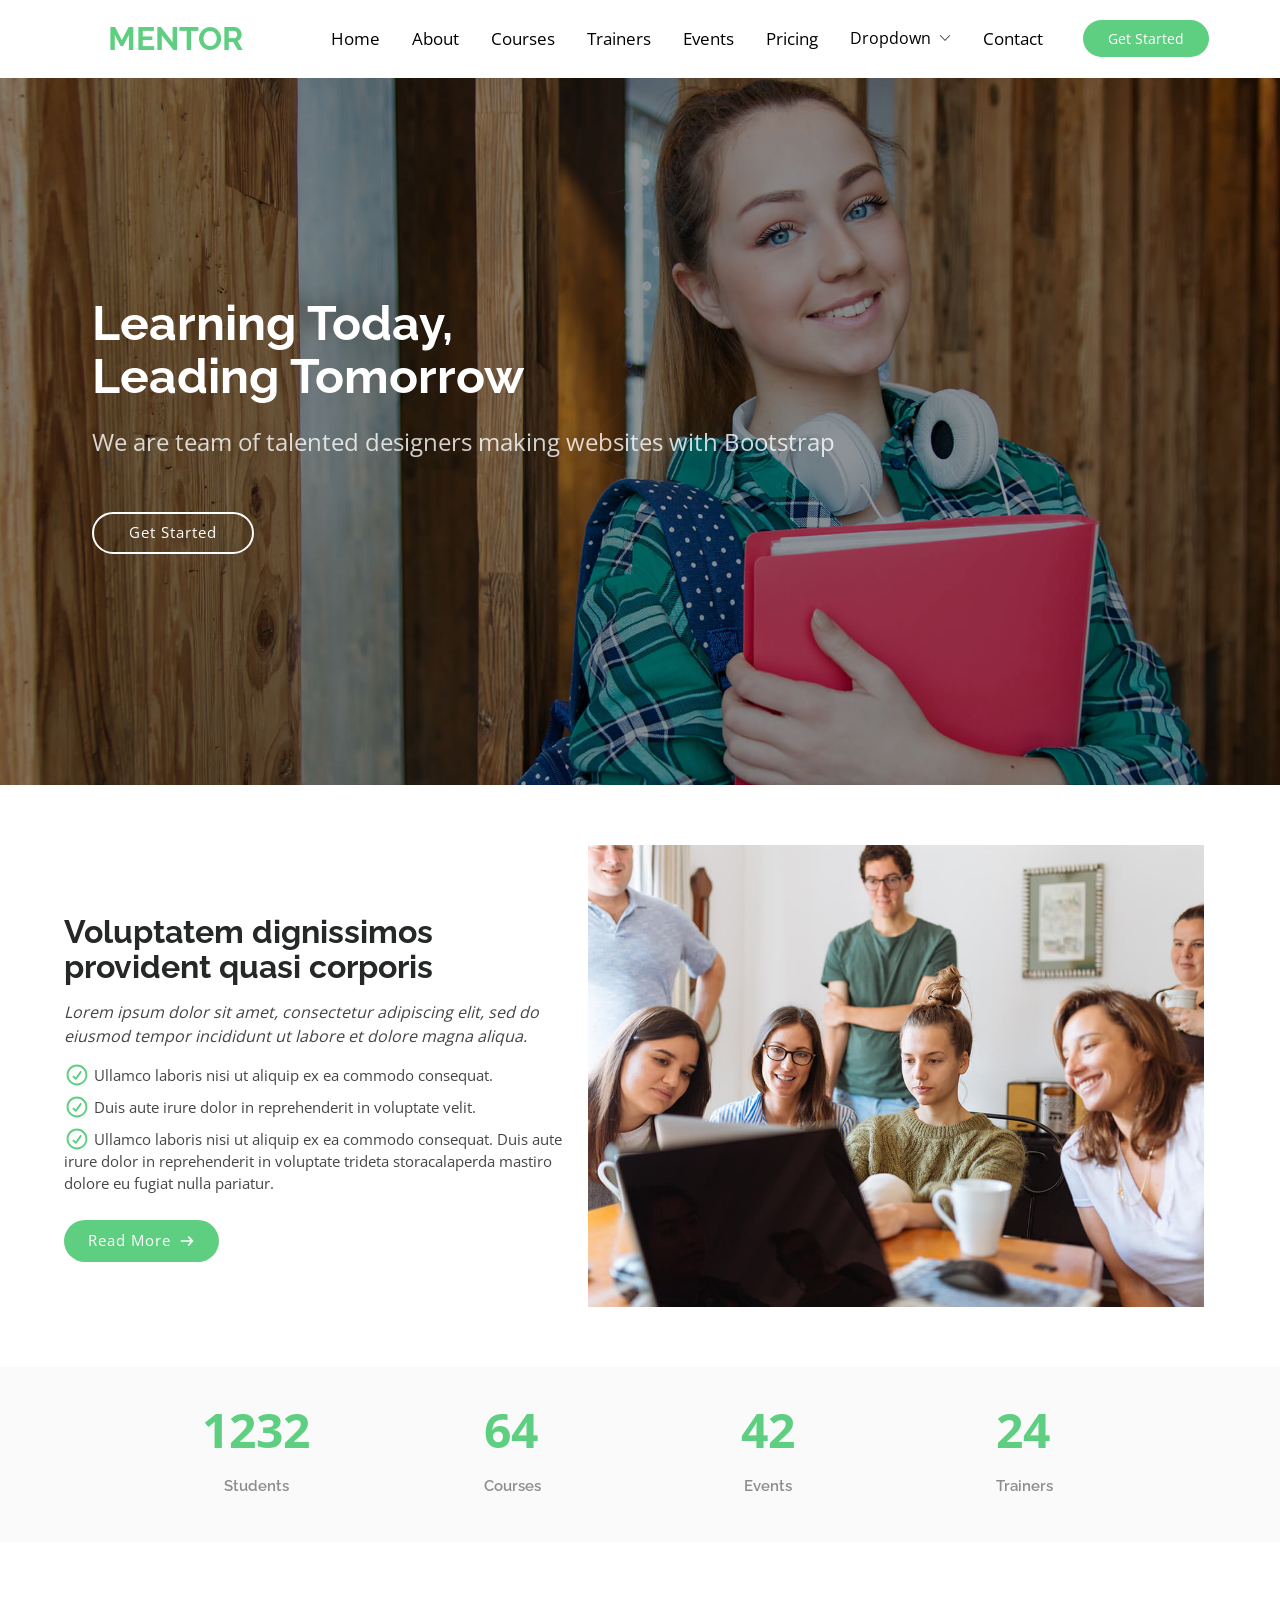
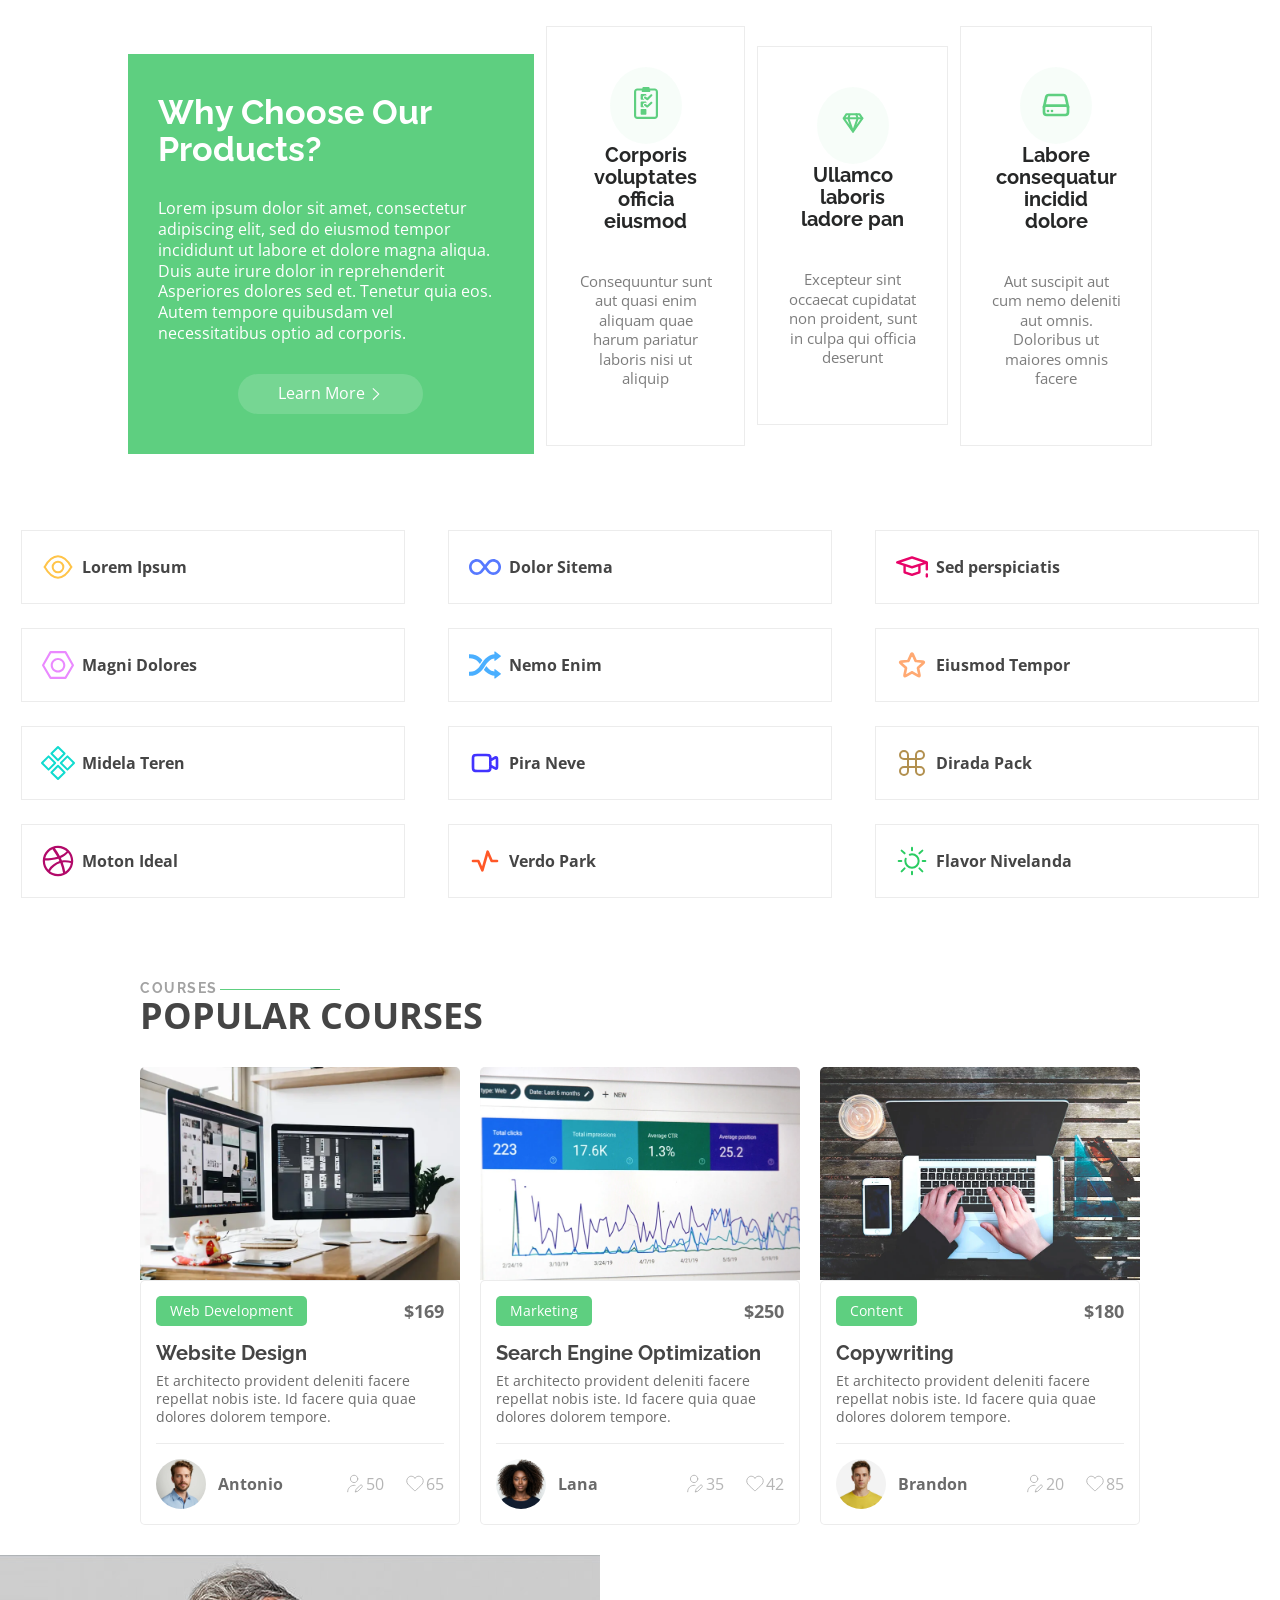
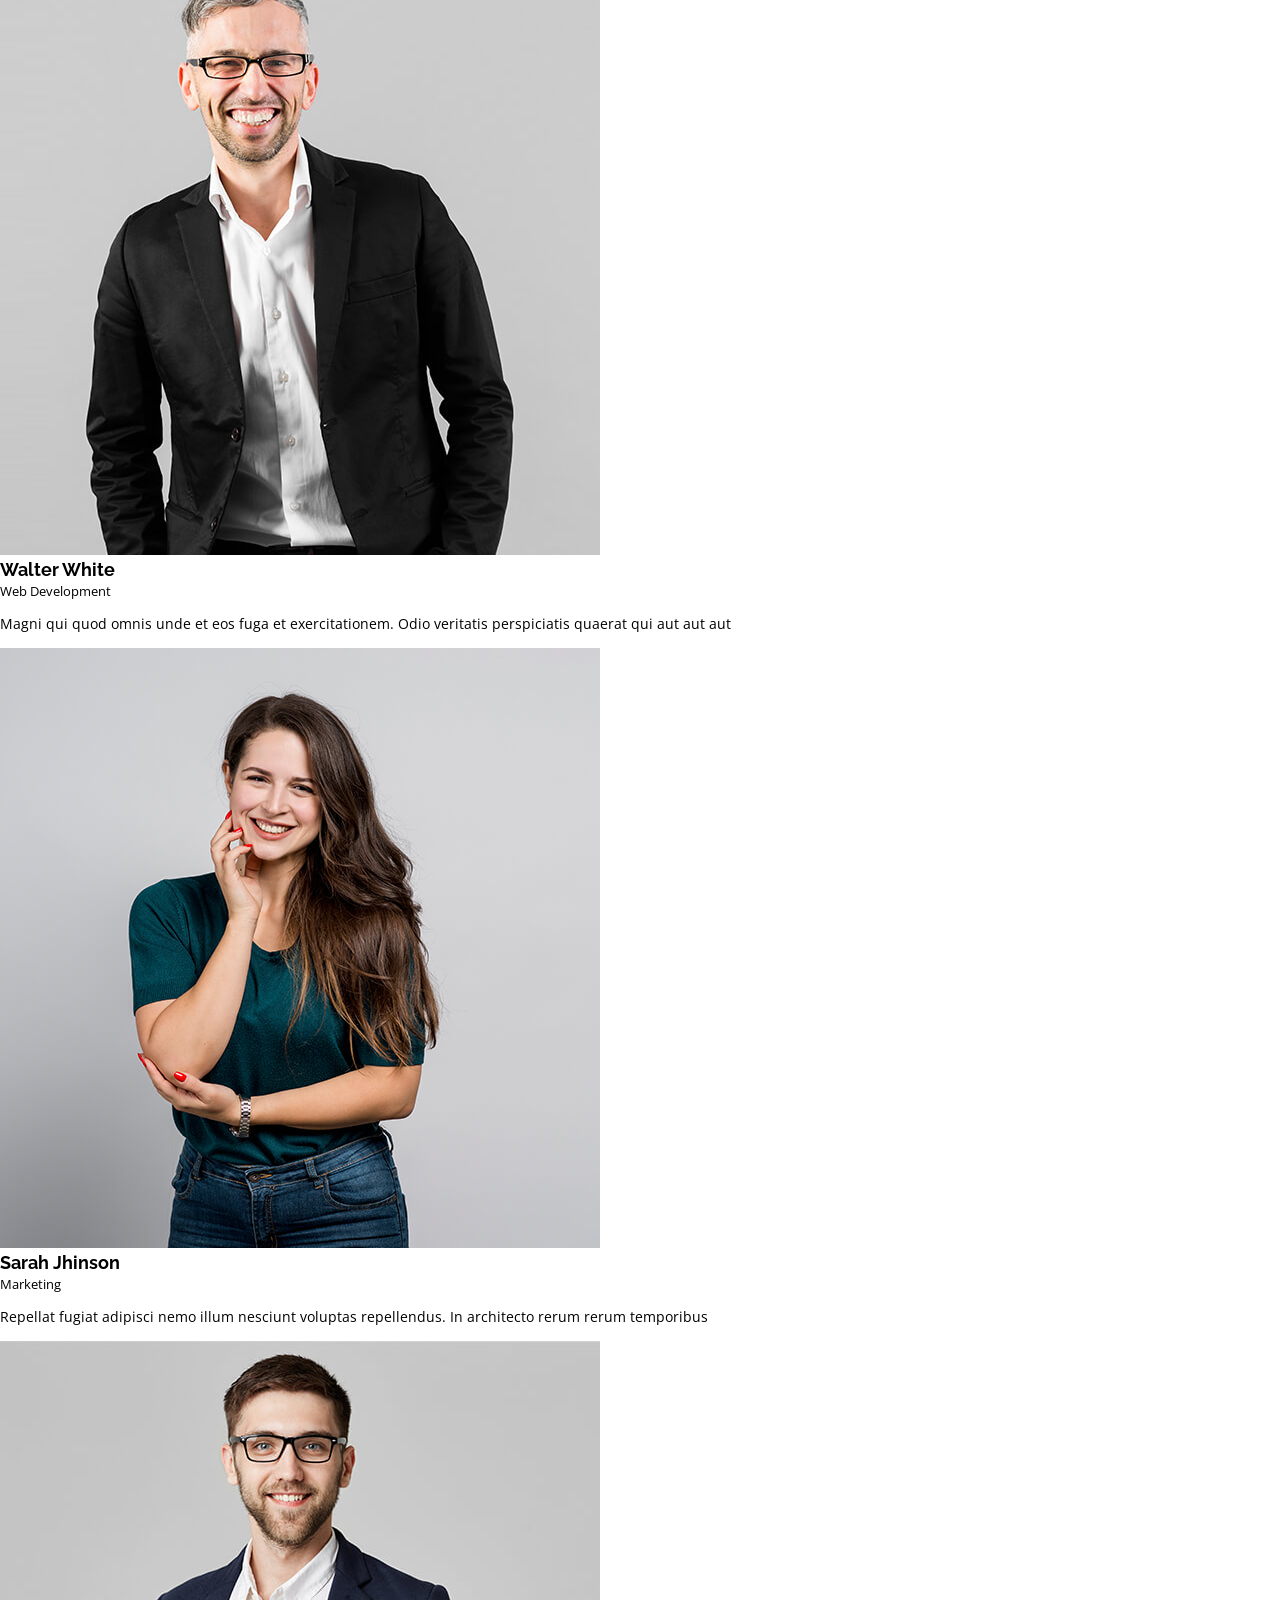
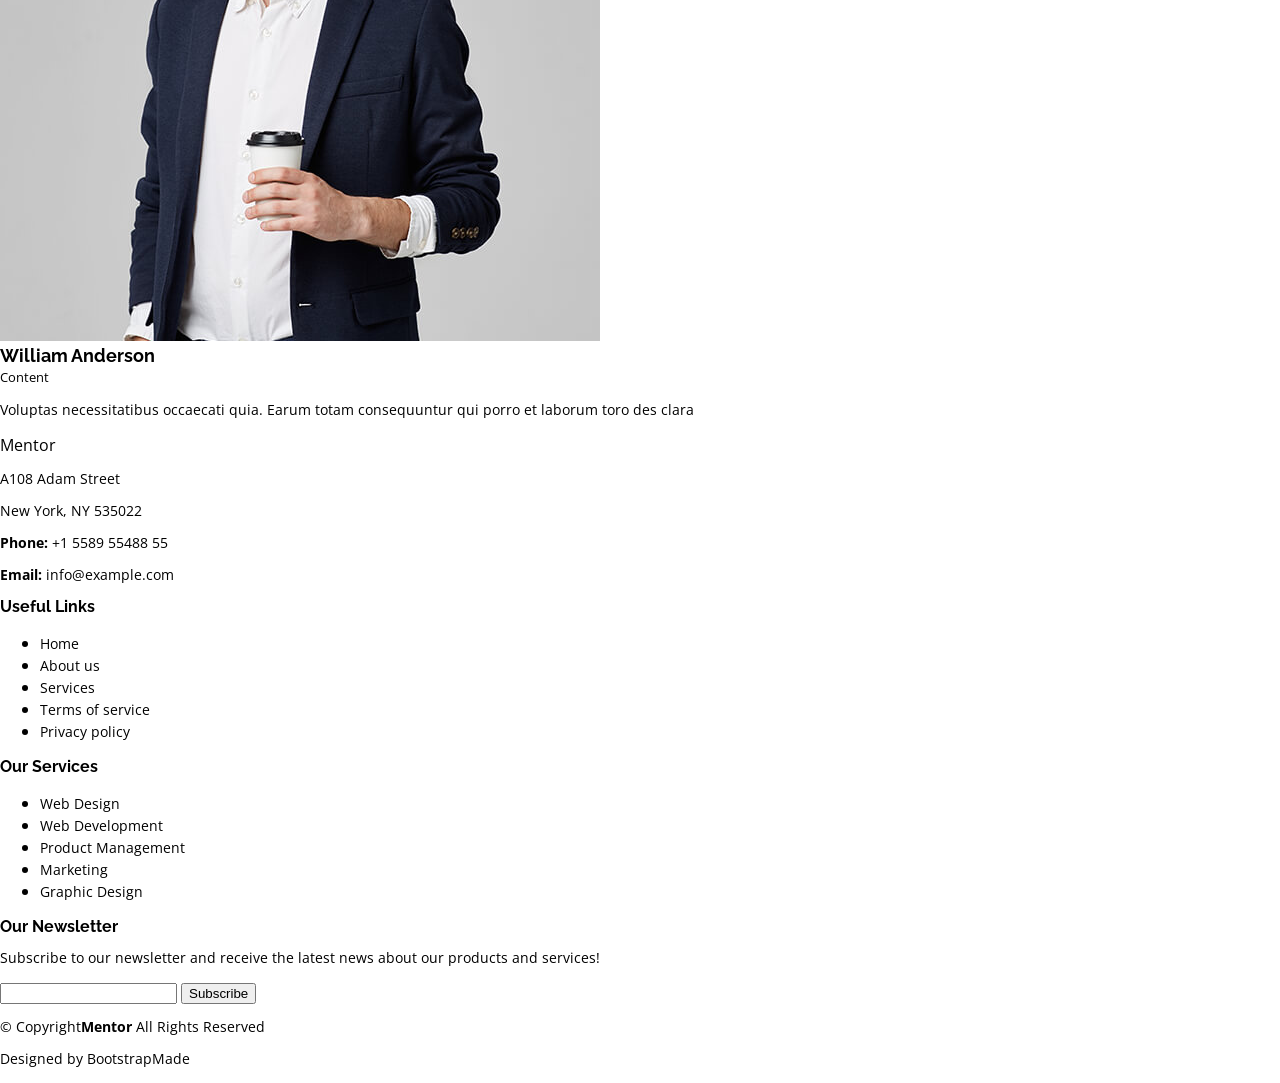
==== commit 1c9f3127: "Courses section" ====
--- a/index.html
+++ b/index.html
@@ -596,81 +596,223 @@
         </div>
       </section>
       <section class="section__courses">
-        <h2>Courses</h2>
-        <p>Popular Courses</p>
-        <div class="course-item">
-          <img
-            src="/assets/img/course/course-1.webp"
-            alt="A computer"
-            width="800"
-            height="533"
-          />
-          <div class="price">
-            <p>Web Development</p>
-            <span>$169</span>
-          </div>
-          <h3>Website Design</h3>
-          <p>
-            Et architecto provident deleniti facere repellat nobis iste. Id
-            facere quia quae dolores dolorem tempore.
-          </p>
-          <div class="courses__incharge">
-            <img
-              src="/assets/img/person/person-m-7.webp"
-              alt="Antonio"
-              width="1024"
-              height="1024"
-            /><span>Antonio</span><i>50</i><i>65</i>
-          </div>
-        </div>
-        <div class="course-item">
-          <img
-            src="/assets/img/course/course-2.webp"
-            alt="An Analytical Graph"
-            width="800"
-            height="533"
-          />
-          <div class="price">
-            <p>Marketing</p>
-            <span>$250</span>
-          </div>
-          <h3>Search Engine Optimization</h3>
-          <p>
-            Et architecto provident deleniti facere repellat nobis iste. Id
-            facere quia quae dolores dolorem tempore.
-          </p>
-          <div class="courses__incharge">
-            <img
-              src="/assets/img/person/person-f-14.webp"
-              alt="Lana"
-              width="1024"
-              height="1024"
-            /><span>Lana</span><i>35</i><i>42</i>
-          </div>
-        </div>
-        <div class="course-item">
-          <img
-            src="/assets/img/course/course-3.webp"
-            alt="A person typing on a laptop"
-            width="800"
-            height="533"
-          />
-          <div class="price">
-            <p>Content</p>
-            <span>$180</span>
-          </div>
-          <h3>Copywriting</h3>
-          <p>
-            Et architecto provident deleniti facere repellat nobis iste. Id
-            facere quia quae dolores dolorem tempore.
-          </p>
-          <div class="courses__incharge">
-            <img
-              src="/assets/img/person/person-m-12.webp"
-              alt="Brandon"
-              width="800"
-              height="533"
-            /><span>Brandon</span><i>20</i><i>85</i>
+        <div class="courses__container">
+          <div class="course-heading__wrapper">
+            <h2>Courses</h2>
+            <div></div>
+            <p>Popular Courses</p>
+          </div>
+          <div class="course-item__container">
+            <div class="course-item">
+              <img
+                src="/assets/img/course/course-1.webp"
+                alt="A computer"
+                width="800"
+                height="533"
+              />
+              <div class="price-card__container">
+                <div class="price">
+                  <p>Web Development</p>
+                  <span>$169</span>
+                </div>
+                <h3>Website Design</h3>
+                <p>
+                  Et architecto provident deleniti facere repellat nobis iste.
+                  Id facere quia quae dolores dolorem tempore.
+                </p>
+                <div class="grey-line"></div>
+                <div class="courses__incharge">
+                  <div class="incharge__wrapper">
+                    <img
+                      src="/assets/img/person/person-m-7.webp"
+                      alt="Antonio"
+                      width="1024"
+                      height="1024"
+                    /><span>Antonio</span>
+                  </div>
+                  <div>
+                    <div class="icon__wrapper">
+                      <svg
+                        width="22px"
+                        height="33px"
+                        viewBox="0 0 24 24"
+                        fill="none"
+                        xmlns="http://www.w3.org/2000/svg"
+                      >
+                        <path
+                          d="M4 21C4 17.134 7.13401 14 11 14C11.3395 14 11.6734 14.0242 12 14.0709M15 7C15 9.20914 13.2091 11 11 11C8.79086 11 7 9.20914 7 7C7 4.79086 8.79086 3 11 3C13.2091 3 15 4.79086 15 7ZM12.5898 21L14.6148 20.595C14.7914 20.5597 14.8797 20.542 14.962 20.5097C15.0351 20.4811 15.1045 20.4439 15.1689 20.399C15.2414 20.3484 15.3051 20.2848 15.4324 20.1574L19.5898 16C20.1421 15.4477 20.1421 14.5523 19.5898 14C19.0376 13.4477 18.1421 13.4477 17.5898 14L13.4324 18.1574C13.3051 18.2848 13.2414 18.3484 13.1908 18.421C13.1459 18.4853 13.1088 18.5548 13.0801 18.6279C13.0478 18.7102 13.0302 18.7985 12.9948 18.975L12.5898 21Z"
+                          stroke="#b4b4b4"
+                          stroke-width="1"
+                          stroke-linecap="round"
+                          stroke-linejoin="round"
+                        />
+                      </svg>
+                      <span>50</span>
+                    </div>
+                    <div class="icon__wrapper">
+                      <svg
+                        width="22px"
+                        height="33px"
+                        viewBox="0 0 24 24"
+                        fill="none"
+                        xmlns="http://www.w3.org/2000/svg"
+                      >
+                        <path
+                          fill-rule="evenodd"
+                          clip-rule="evenodd"
+                          d="M12 6.00019C10.2006 3.90317 7.19377 3.2551 4.93923 5.17534C2.68468 7.09558 2.36727 10.3061 4.13778 12.5772C5.60984 14.4654 10.0648 18.4479 11.5249 19.7369C11.6882 19.8811 11.7699 19.9532 11.8652 19.9815C11.9483 20.0062 12.0393 20.0062 12.1225 19.9815C12.2178 19.9532 12.2994 19.8811 12.4628 19.7369C13.9229 18.4479 18.3778 14.4654 19.8499 12.5772C21.6204 10.3061 21.3417 7.07538 19.0484 5.17534C16.7551 3.2753 13.7994 3.90317 12 6.00019Z"
+                          stroke="#b4b4b4"
+                          stroke-width="1"
+                          stroke-linecap="round"
+                          stroke-linejoin="round"
+                        />
+                      </svg>
+                      <span>65</span>
+                    </div>
+                  </div>
+                </div>
+              </div>
+            </div>
+            <div class="course-item">
+              <img
+                src="/assets/img/course/course-2.webp"
+                alt="An Analytical Graph"
+                width="800"
+                height="533"
+              />
+              <div class="price-card__container">
+                <div class="price">
+                  <p>Marketing</p>
+                  <span>$250</span>
+                </div>
+                <h3>Search Engine Optimization</h3>
+                <p>
+                  Et architecto provident deleniti facere repellat nobis iste.
+                  Id facere quia quae dolores dolorem tempore.
+                </p>
+                <div class="grey-line"></div>
+                <div class="courses__incharge">
+                  <div class="incharge__wrapper">
+                    <img
+                      src="/assets/img/person/person-f-14.webp"
+                      alt="Lana"
+                      width="1024"
+                      height="1024"
+                    /><span>Lana</span>
+                  </div>
+                  <div>
+                    <div class="icon__wrapper">
+                      <svg
+                        width="22px"
+                        height="33px"
+                        viewBox="0 0 24 24"
+                        fill="none"
+                        xmlns="http://www.w3.org/2000/svg"
+                      >
+                        <path
+                          d="M4 21C4 17.134 7.13401 14 11 14C11.3395 14 11.6734 14.0242 12 14.0709M15 7C15 9.20914 13.2091 11 11 11C8.79086 11 7 9.20914 7 7C7 4.79086 8.79086 3 11 3C13.2091 3 15 4.79086 15 7ZM12.5898 21L14.6148 20.595C14.7914 20.5597 14.8797 20.542 14.962 20.5097C15.0351 20.4811 15.1045 20.4439 15.1689 20.399C15.2414 20.3484 15.3051 20.2848 15.4324 20.1574L19.5898 16C20.1421 15.4477 20.1421 14.5523 19.5898 14C19.0376 13.4477 18.1421 13.4477 17.5898 14L13.4324 18.1574C13.3051 18.2848 13.2414 18.3484 13.1908 18.421C13.1459 18.4853 13.1088 18.5548 13.0801 18.6279C13.0478 18.7102 13.0302 18.7985 12.9948 18.975L12.5898 21Z"
+                          stroke="#b4b4b4"
+                          stroke-width="1"
+                          stroke-linecap="round"
+                          stroke-linejoin="round"
+                        />
+                      </svg>
+                      <span>35</span>
+                    </div>
+                    <div class="icon__wrapper">
+                      <svg
+                        width="22px"
+                        height="33px"
+                        viewBox="0 0 24 24"
+                        fill="none"
+                        xmlns="http://www.w3.org/2000/svg"
+                      >
+                        <path
+                          fill-rule="evenodd"
+                          clip-rule="evenodd"
+                          d="M12 6.00019C10.2006 3.90317 7.19377 3.2551 4.93923 5.17534C2.68468 7.09558 2.36727 10.3061 4.13778 12.5772C5.60984 14.4654 10.0648 18.4479 11.5249 19.7369C11.6882 19.8811 11.7699 19.9532 11.8652 19.9815C11.9483 20.0062 12.0393 20.0062 12.1225 19.9815C12.2178 19.9532 12.2994 19.8811 12.4628 19.7369C13.9229 18.4479 18.3778 14.4654 19.8499 12.5772C21.6204 10.3061 21.3417 7.07538 19.0484 5.17534C16.7551 3.2753 13.7994 3.90317 12 6.00019Z"
+                          stroke="#b4b4b4"
+                          stroke-width="1"
+                          stroke-linecap="round"
+                          stroke-linejoin="round"
+                        />
+                      </svg>
+                      <span>42</span>
+                    </div>
+                  </div>
+                </div>
+              </div>
+            </div>
+            <div class="course-item">
+              <img
+                src="/assets/img/course/course-3.webp"
+                alt="A person typing on a laptop"
+                width="800"
+                height="533"
+              />
+              <div class="price-card__container">
+                <div class="price">
+                  <p>Content</p>
+                  <span>$180</span>
+                </div>
+                <h3>Copywriting</h3>
+                <p>
+                  Et architecto provident deleniti facere repellat nobis iste.
+                  Id facere quia quae dolores dolorem tempore.
+                </p>
+                <div class="grey-line"></div>
+                <div class="courses__incharge">
+                  <div class="incharge__wrapper">
+                    <img
+                      src="/assets/img/person/person-m-12.webp"
+                      alt="Brandon"
+                      width="800"
+                      height="533"
+                    /><span>Brandon</span>
+                  </div>
+                  <div>
+                    <div class="icon__wrapper">
+                      <svg
+                        width="22px"
+                        height="33px"
+                        viewBox="0 0 24 24"
+                        fill="none"
+                        xmlns="http://www.w3.org/2000/svg"
+                      >
+                        <path
+                          d="M4 21C4 17.134 7.13401 14 11 14C11.3395 14 11.6734 14.0242 12 14.0709M15 7C15 9.20914 13.2091 11 11 11C8.79086 11 7 9.20914 7 7C7 4.79086 8.79086 3 11 3C13.2091 3 15 4.79086 15 7ZM12.5898 21L14.6148 20.595C14.7914 20.5597 14.8797 20.542 14.962 20.5097C15.0351 20.4811 15.1045 20.4439 15.1689 20.399C15.2414 20.3484 15.3051 20.2848 15.4324 20.1574L19.5898 16C20.1421 15.4477 20.1421 14.5523 19.5898 14C19.0376 13.4477 18.1421 13.4477 17.5898 14L13.4324 18.1574C13.3051 18.2848 13.2414 18.3484 13.1908 18.421C13.1459 18.4853 13.1088 18.5548 13.0801 18.6279C13.0478 18.7102 13.0302 18.7985 12.9948 18.975L12.5898 21Z"
+                          stroke="#b4b4b4"
+                          stroke-width="1"
+                          stroke-linecap="round"
+                          stroke-linejoin="round"
+                        />
+                      </svg>
+                      <span>20</span>
+                    </div>
+                    <div class="icon__wrapper">
+                      <svg
+                        width="22px"
+                        height="33px"
+                        viewBox="0 0 24 24"
+                        fill="none"
+                        xmlns="http://www.w3.org/2000/svg"
+                      >
+                        <path
+                          fill-rule="evenodd"
+                          clip-rule="evenodd"
+                          d="M12 6.00019C10.2006 3.90317 7.19377 3.2551 4.93923 5.17534C2.68468 7.09558 2.36727 10.3061 4.13778 12.5772C5.60984 14.4654 10.0648 18.4479 11.5249 19.7369C11.6882 19.8811 11.7699 19.9532 11.8652 19.9815C11.9483 20.0062 12.0393 20.0062 12.1225 19.9815C12.2178 19.9532 12.2994 19.8811 12.4628 19.7369C13.9229 18.4479 18.3778 14.4654 19.8499 12.5772C21.6204 10.3061 21.3417 7.07538 19.0484 5.17534C16.7551 3.2753 13.7994 3.90317 12 6.00019Z"
+                          stroke="#b4b4b4"
+                          stroke-width="1"
+                          stroke-linecap="round"
+                          stroke-linejoin="round"
+                        />
+                      </svg>
+                      <span>85</span>
+                    </div>
+                  </div>
+                </div>
+              </div>
+            </div>
           </div>
         </div>
       </section>
--- a/assets/css/main.css
+++ b/assets/css/main.css
@@ -560,11 +560,18 @@
       max-width: 90vw;
       margin: 0 auto;
       margin-top: 24px;
-
+      transition: all 0.2s;
       a {
         margin-left: 8px;
         font-weight: 700;
         color: var(--default-color);
+      }
+    }
+    .feature-box:hover {
+      border-color: var(--accent-color);
+      cursor: pointer;
+      a {
+        color: var(--accent-color);
       }
     }
   }
@@ -609,3 +616,144 @@
     }
   }
 }
+
+/* ==================================================
+                  Courses Section
+================================================== */
+.section__courses {
+  max-width: 1024px;
+  padding-block: 30px;
+  margin: 0 auto;
+  p {
+    margin: 0;
+  }
+}
+
+.courses__container {
+  padding-inline: 12px;
+  margin: 0 auto;
+}
+.course-heading__wrapper {
+  position: relative;
+  /* padding-inline: 12px; */
+  padding-bottom: calc(60 - 24px);
+}
+.course-heading__wrapper h2 {
+  letter-spacing: 1.5px;
+  line-height: 1px;
+  color: color-mix(in srgb, var(--default-color), transparent 50%);
+  text-transform: uppercase;
+}
+.course-heading__wrapper div {
+  position: absolute;
+  left: 80px;
+  width: 120px;
+  height: 1px;
+  background-color: var(--accent-color);
+}
+.course-heading__wrapper p {
+  color: var(--default-color);
+  font-weight: 700;
+  text-transform: uppercase;
+  line-height: 54px;
+}
+
+.course-item__container {
+  display: flex;
+  flex-wrap: wrap;
+  justify-content: center;
+  align-items: center;
+  gap: 20px;
+}
+.course-item {
+  display: flex;
+  margin-top: 24px;
+  flex-direction: column;
+  max-width: 768px;
+}
+.course-item > img {
+  border-top-right-radius: 5px;
+  border-top-left-radius: 5px;
+}
+.price-card__container {
+  background-color: var(--surface-color);
+  border: 1px solid color-mix(in srgb, var(--default-color), transparent 90%);
+  border-radius: 5px;
+  padding: 15px;
+}
+.price {
+  display: flex;
+  justify-content: space-between;
+  align-items: center;
+  margin-bottom: 16px;
+}
+
+.price p {
+  border-radius: 5px;
+  color: var(--contrast-color);
+  background-color: var(--accent-color);
+  padding: 6px 14px;
+}
+
+.price span {
+  /* margin-right: 8px; */
+  font-weight: 700;
+  color: color-mix(in srgb, var(--default-color), transparent 20%);
+}
+
+.price-card__container h3 {
+  font-weight: 700;
+  color: var(--default-color);
+  margin-bottom: 8px;
+}
+.price-card__container > p {
+  color: color-mix(in srgb, var(--default-color), transparent 20%);
+  margin-bottom: 16px;
+}
+.grey-line {
+  height: 1px;
+  width: 100%;
+  background-color: color-mix(in srgb, var(--default-color), transparent 90%);
+  margin: 0 auto;
+}
+.courses__incharge {
+  padding-top: 15px;
+  display: flex;
+  align-items: center;
+  justify-content: space-between;
+}
+.incharge__wrapper {
+  display: flex;
+  align-items: center;
+}
+.incharge__wrapper span {
+  margin-left: 12px;
+  color: color-mix(in srgb, var(--default-color), transparent 20%);
+  font-weight: 700;
+}
+.courses__incharge img {
+  width: 50px;
+  border-radius: 50%;
+}
+.courses__incharge > :last-child {
+  color: color-mix(in srgb, var(--default-color), transparent 60%);
+  display: flex;
+  align-items: center;
+  justify-content: center;
+  gap: 20px;
+}
+.icon__wrapper {
+  display: flex;
+  align-items: center;
+  justify-content: center;
+}
+
+@media (width >= 1024px) {
+  .course-item {
+    width: 320px;
+  }
+}
+
+/* ==================================================
+                  trainers Section
+================================================== */
--- a/assets/css/globals.css
+++ b/assets/css/globals.css
@@ -232,6 +232,10 @@
       }
 
       .section__courses .course-item .price p {
+        font-size: var(--fs-14);
+      }
+
+      .price span{
         font-size: var(--fs-18);
       }
 
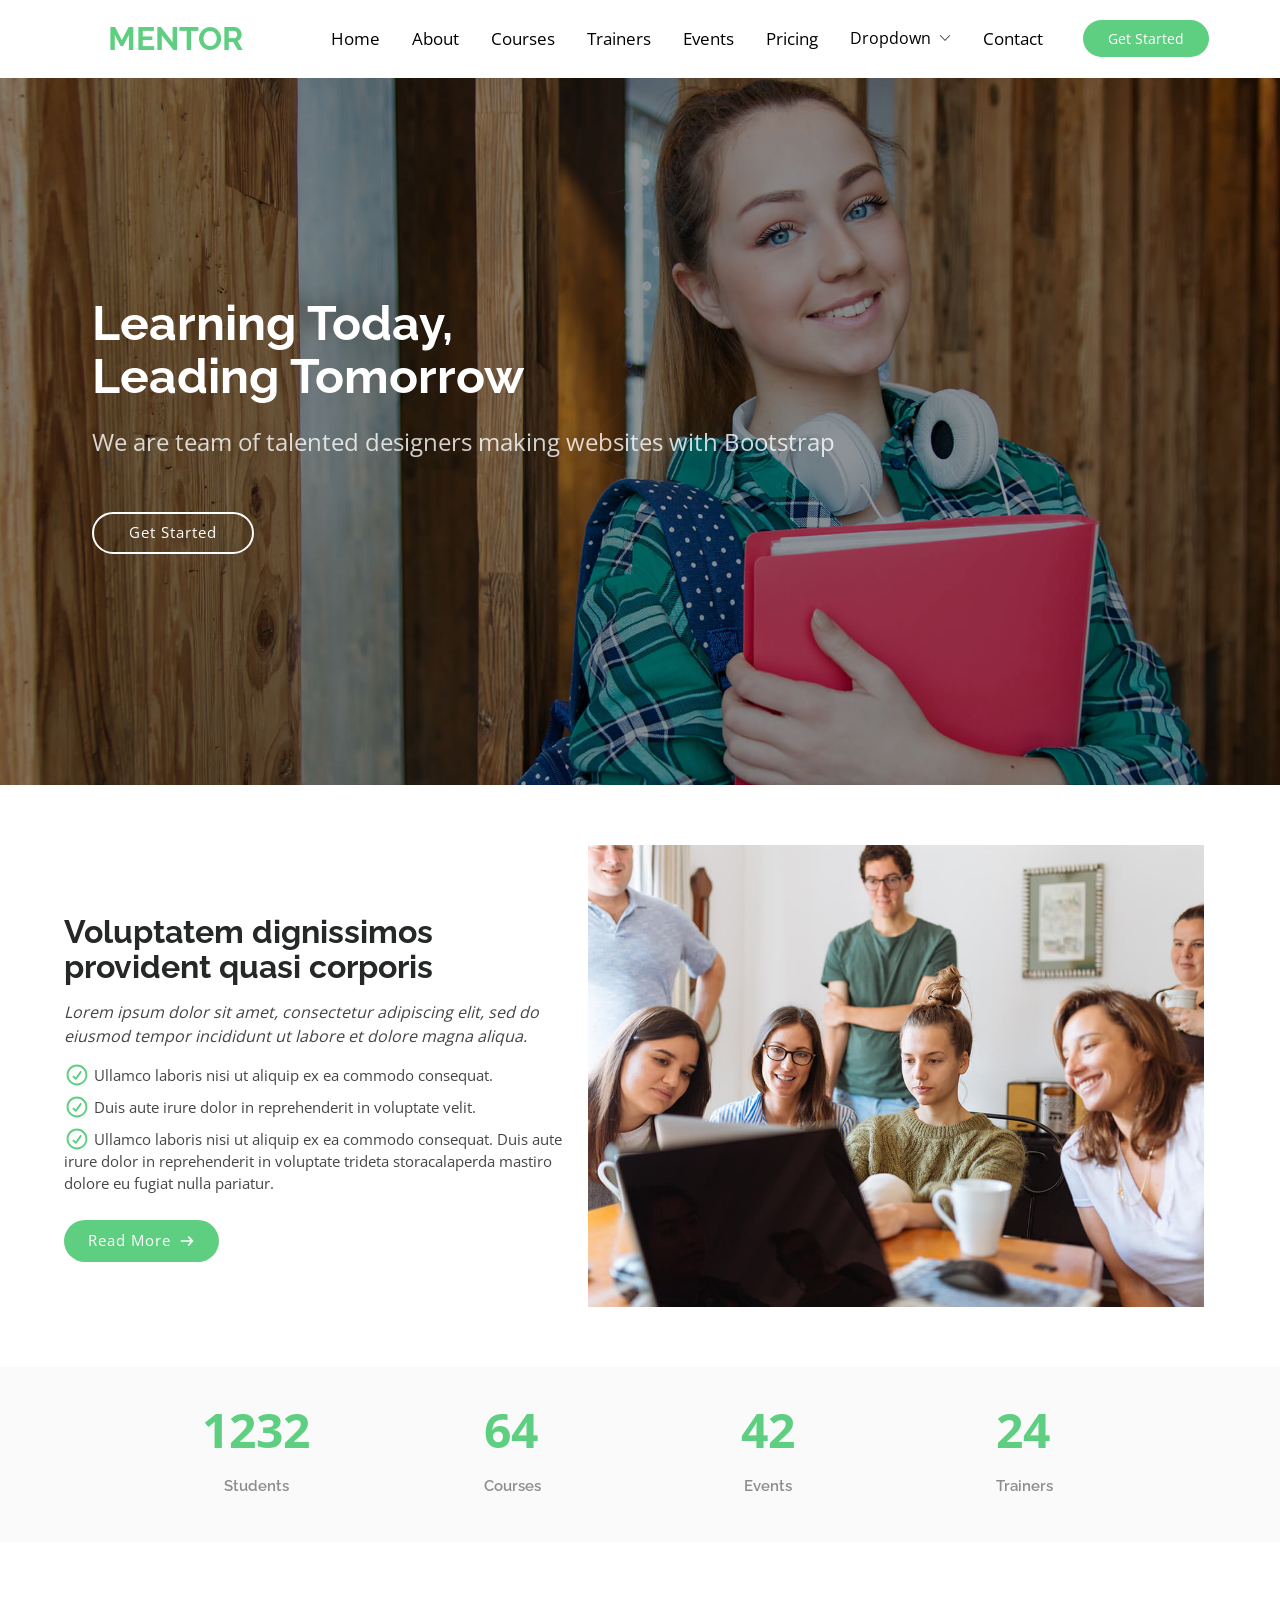
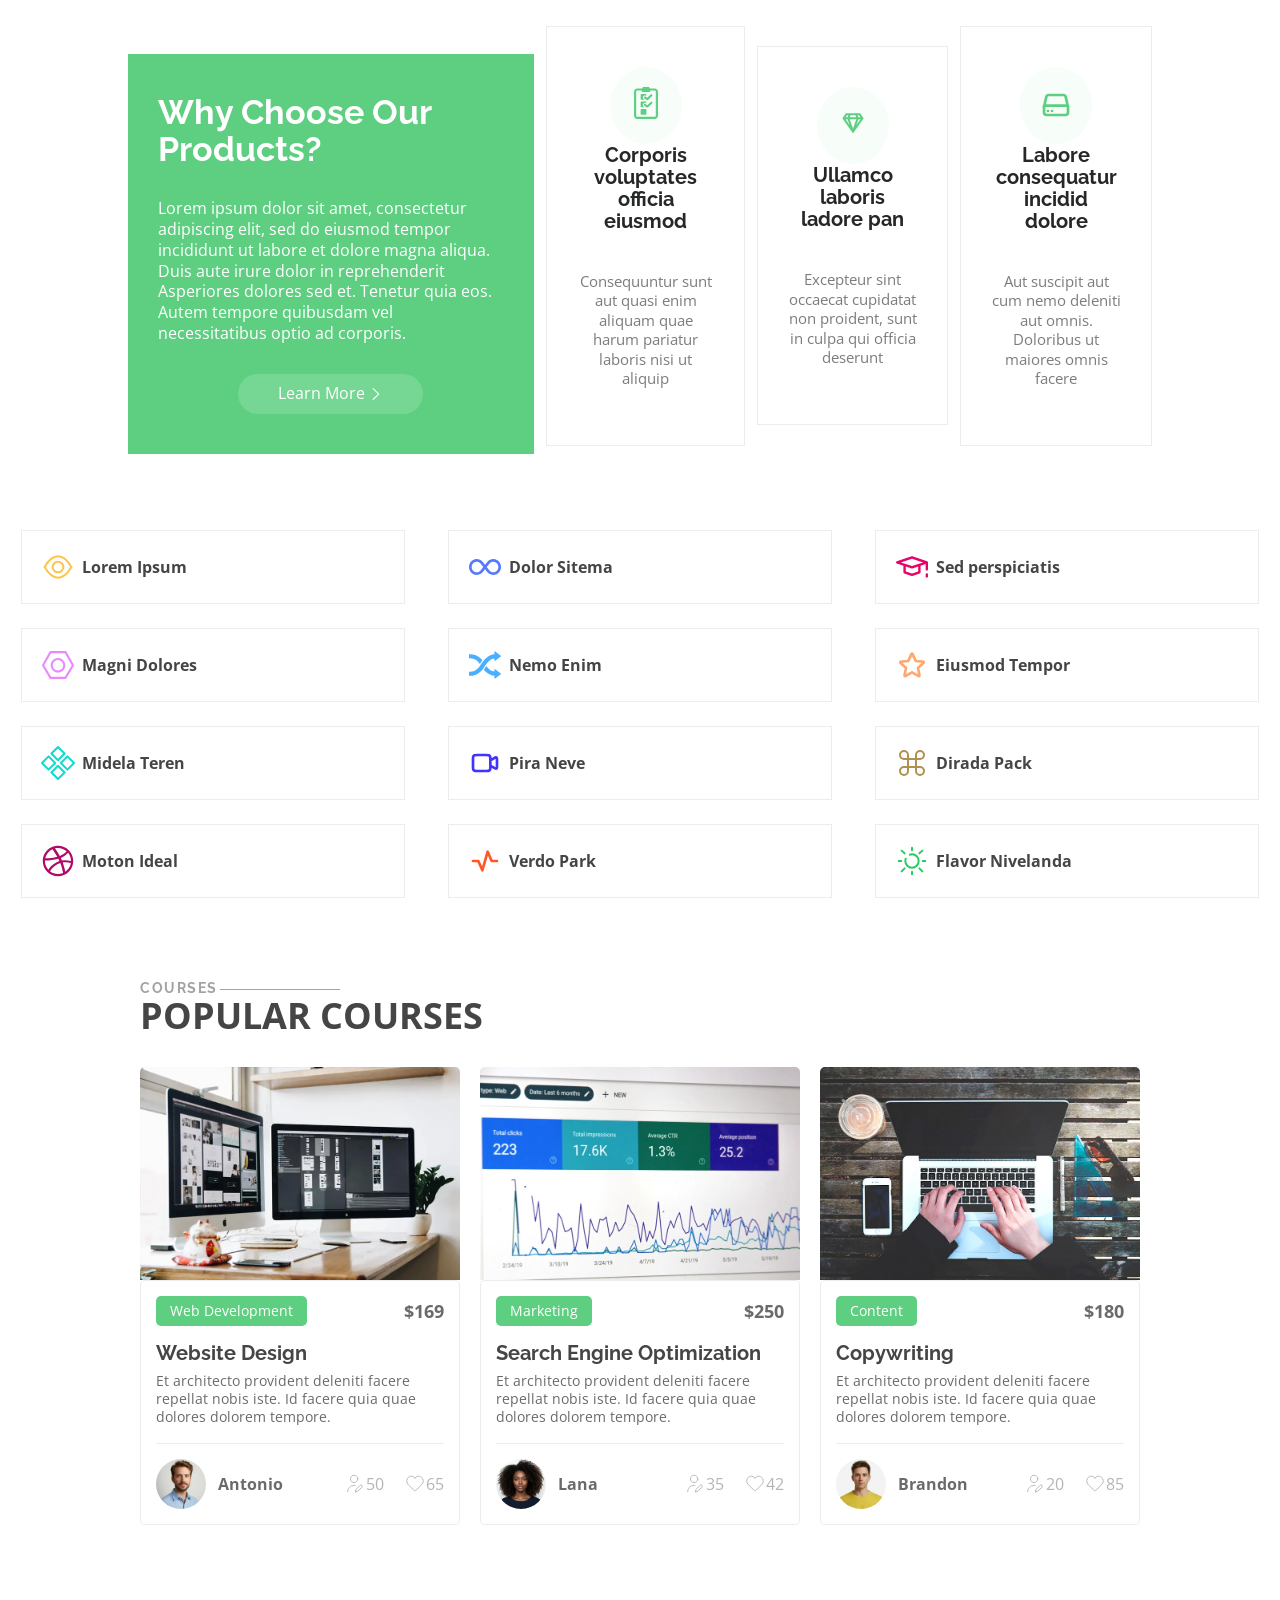
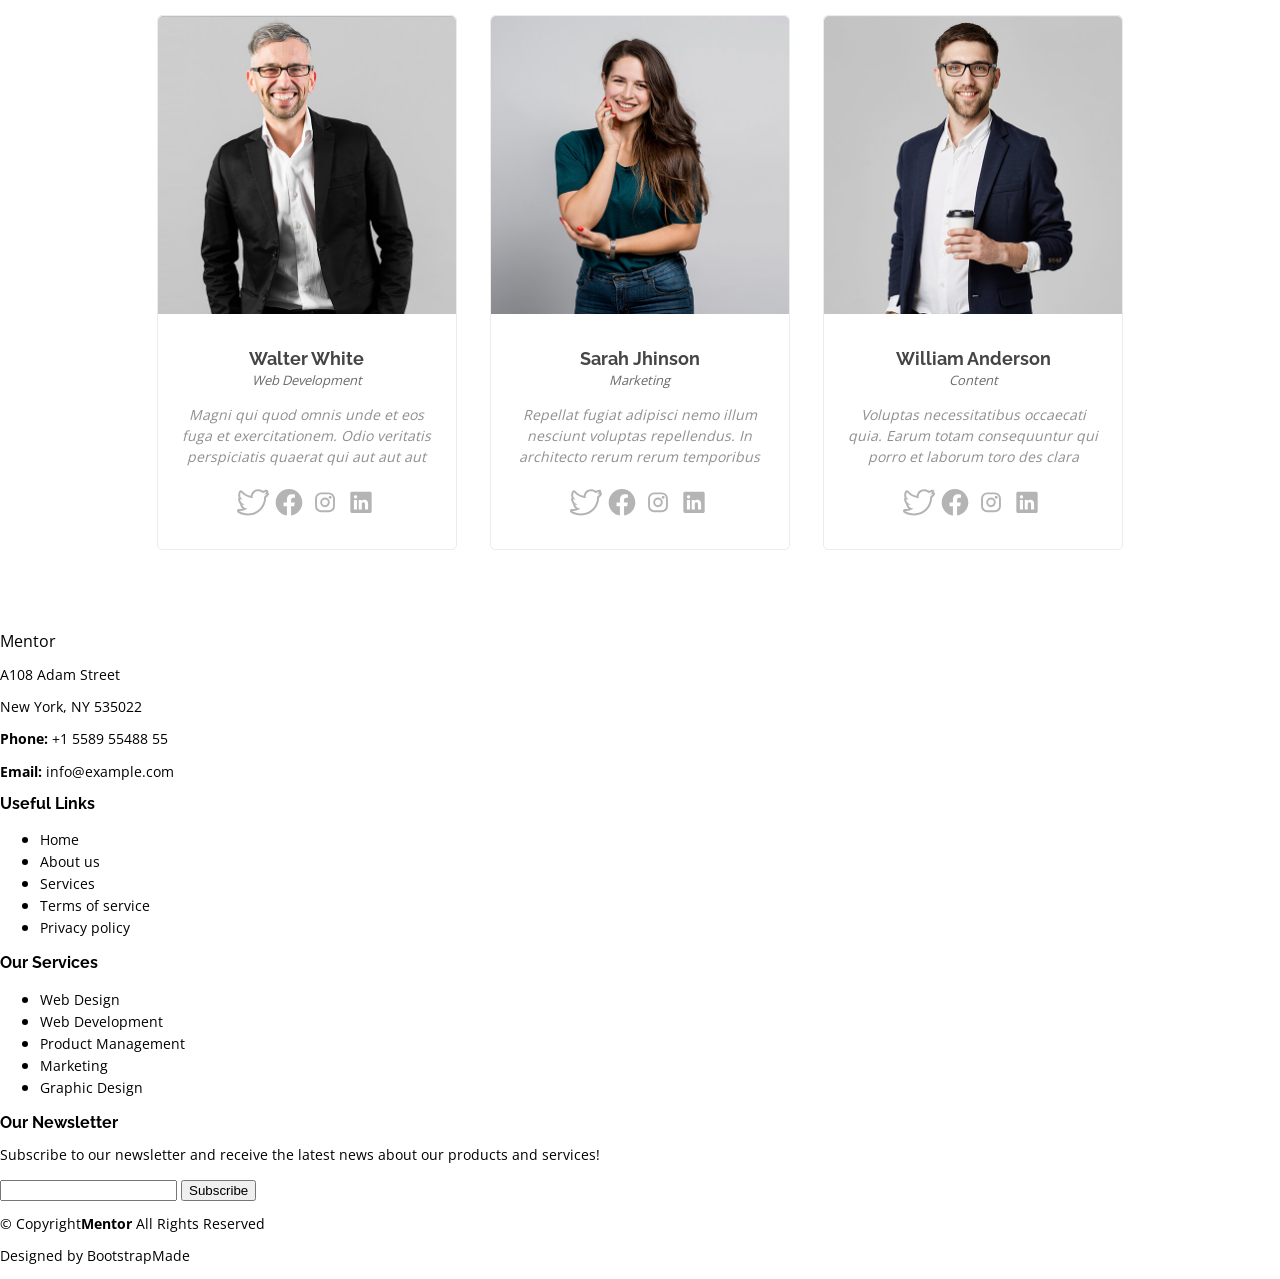
==== commit ac95e847: "Trainers Section" ====
--- a/index.html
+++ b/index.html
@@ -817,50 +817,310 @@
         </div>
       </section>
       <section class="section__trainers">
-        <div class="trainer-box">
-          <img
-            src="/assets/img/trainers/trainer-1.jpg"
-            alt="Walter White"
-            width="600"
-            height="600"
-          />
-          <h4>Walter White</h4>
-          <span>Web Development</span>
-          <p>
-            Magni qui quod omnis unde et eos fuga et exercitationem. Odio
-            veritatis perspiciatis quaerat qui aut aut aut
-          </p>
-          <div><i></i><i></i><i></i><i></i></div>
-        </div>
-        <div class="trainer-box">
-          <img
-            src="/assets/img/trainers/trainer-2.jpg"
-            alt="Sarah Jhinson"
-            width="600"
-            height="600"
-          />
-          <h4>Sarah Jhinson</h4>
-          <span>Marketing</span>
-          <p>
-            Repellat fugiat adipisci nemo illum nesciunt voluptas repellendus.
-            In architecto rerum rerum temporibus
-          </p>
-          <div><i></i><i></i><i></i><i></i></div>
-        </div>
-        <div class="trainer-box">
-          <img
-            src="/assets/img/trainers/trainer-3.jpg"
-            alt="William Anderson"
-            width="600"
-            height="600"
-          />
-          <h4>William Anderson</h4>
-          <span>Content</span>
-          <p>
-            Voluptas necessitatibus occaecati quia. Earum totam consequuntur qui
-            porro et laborum toro des clara
-          </p>
-          <div><i></i><i></i><i></i><i></i></div>
+        <div class="trainer-box__wrapper">
+          <div class="trainer-box">
+            <img
+              src="/assets/img/trainers/trainer-1.jpg"
+              alt="Walter White"
+              width="600"
+              height="600"
+            />
+            <div class="trainer__content">
+              <h4>Walter White</h4>
+              <span>Web Development</span>
+              <p>
+                Magni qui quod omnis unde et eos fuga et exercitationem. Odio
+                veritatis perspiciatis quaerat qui aut aut aut
+              </p>
+              <div class="trainer__svgs">
+                <svg
+                  fill="#b4b4b4"
+                  xmlns="http://www.w3.org/2000/svg"
+                  preserveAspectRatio="xMidYMid"
+                  width="18px"
+                  height="24px"
+                  viewBox="0 0 31.812 26"
+                >
+                  <path
+                    d="M20.877,2.000 C22.519,2.000 24.382,2.652 25.426,3.738 C26.724,3.486 27.949,3.025 29.050,2.386 C28.625,3.687 27.718,4.779 26.540,5.469 C27.693,5.332 28.797,5.035 29.820,4.590 C29.054,5.707 28.087,6.690 26.971,7.477 C26.981,7.715 26.987,7.955 26.987,8.195 C26.987,15.562 21.445,24.000 10.939,24.000 C7.715,24.000 4.507,23.133 1.982,21.551 C2.428,21.605 2.883,21.631 3.343,21.631 C6.019,21.631 8.482,20.740 10.439,19.242 C7.937,19.199 5.827,17.586 5.103,15.373 C5.450,15.437 5.810,15.473 6.178,15.473 C6.696,15.473 7.203,15.406 7.681,15.277 C5.068,14.768 3.100,12.514 3.100,9.813 C3.100,9.787 3.100,9.764 3.100,9.740 C3.871,10.158 4.750,10.410 5.687,10.440 C4.154,9.437 3.147,7.734 3.147,5.799 C3.147,4.777 3.428,3.818 3.919,2.998 C6.735,6.367 10.945,8.588 15.693,8.822 C15.594,8.414 15.543,7.984 15.543,7.553 C15.543,4.473 17.721,2.000 20.877,2.000 M29.820,4.590 L29.825,4.590 M20.877,-0.000 C17.033,-0.000 14.060,2.753 13.614,6.552 C10.425,5.905 7.524,4.204 5.440,1.711 C5.061,1.257 4.503,0.998 3.919,0.998 C3.867,0.998 3.815,1.000 3.763,1.004 C3.123,1.055 2.547,1.413 2.216,1.966 C1.525,3.122 1.159,4.447 1.159,5.799 C1.159,6.700 1.321,7.579 1.625,8.400 C1.300,8.762 1.113,9.238 1.113,9.740 L1.113,9.813 C1.113,11.772 1.882,13.589 3.160,14.952 C3.087,15.294 3.103,15.655 3.215,15.998 C3.657,17.348 4.459,18.510 5.499,19.396 C4.800,19.552 4.079,19.631 3.343,19.631 C2.954,19.631 2.577,19.609 2.222,19.565 C2.141,19.556 2.061,19.551 1.981,19.551 C1.148,19.551 0.391,20.078 0.108,20.886 C-0.202,21.770 0.140,22.753 0.932,23.249 C3.764,25.023 7.318,26.000 10.939,26.000 C17.778,26.000 22.025,22.843 24.383,20.195 C27.243,16.984 28.907,12.718 28.972,8.455 C29.899,7.682 30.717,6.790 31.410,5.792 C31.661,5.458 31.810,5.041 31.810,4.590 C31.810,3.909 31.473,3.308 30.958,2.946 C31.181,2.176 30.925,1.342 30.303,0.833 C29.940,0.537 29.496,0.386 29.049,0.386 C28.708,0.386 28.365,0.474 28.056,0.654 C27.391,1.040 26.680,1.344 25.931,1.562 C24.555,0.592 22.688,-0.000 20.877,-0.000 L20.877,-0.000 Z"
+                  />
+                </svg>
+
+                <svg
+                  fill="#b4b4b4"
+                  width="18px"
+                  height="24px"
+                  viewBox="0 0 24 24"
+                  xmlns="http://www.w3.org/2000/svg"
+                >
+                  <path
+                    d="M12 2.03998C6.5 2.03998 2 6.52998 2 12.06C2 17.06 5.66 21.21 10.44 21.96V14.96H7.9V12.06H10.44V9.84998C10.44 7.33998 11.93 5.95998 14.22 5.95998C15.31 5.95998 16.45 6.14998 16.45 6.14998V8.61998H15.19C13.95 8.61998 13.56 9.38998 13.56 10.18V12.06H16.34L15.89 14.96H13.56V21.96C15.9164 21.5878 18.0622 20.3855 19.6099 18.57C21.1576 16.7546 22.0054 14.4456 22 12.06C22 6.52998 17.5 2.03998 12 2.03998Z"
+                  />
+                </svg>
+
+                <svg
+                  width="18px"
+                  height="24px"
+                  viewBox="0 -0.5 25 25"
+                  fill="none"
+                  xmlns="http://www.w3.org/2000/svg"
+                >
+                  <path
+                    fill-rule="evenodd"
+                    clip-rule="evenodd"
+                    d="M15.5 5H9.5C7.29086 5 5.5 6.79086 5.5 9V15C5.5 17.2091 7.29086 19 9.5 19H15.5C17.7091 19 19.5 17.2091 19.5 15V9C19.5 6.79086 17.7091 5 15.5 5Z"
+                    stroke="#b4b4b4"
+                    stroke-width="1.5"
+                    stroke-linecap="round"
+                    stroke-linejoin="round"
+                  />
+                  <path
+                    fill-rule="evenodd"
+                    clip-rule="evenodd"
+                    d="M12.5 15C10.8431 15 9.5 13.6569 9.5 12C9.5 10.3431 10.8431 9 12.5 9C14.1569 9 15.5 10.3431 15.5 12C15.5 12.7956 15.1839 13.5587 14.6213 14.1213C14.0587 14.6839 13.2956 15 12.5 15Z"
+                    stroke="#b4b4b4"
+                    stroke-width="1.5"
+                    stroke-linecap="round"
+                    stroke-linejoin="round"
+                  />
+                  <rect
+                    x="15.5"
+                    y="9"
+                    width="2"
+                    height="2"
+                    rx="1"
+                    transform="rotate(-90 15.5 9)"
+                    fill="#b4b4b4"
+                  />
+                  <rect
+                    x="16"
+                    y="8.5"
+                    width="1"
+                    height="1"
+                    rx="0.5"
+                    transform="rotate(-90 16 8.5)"
+                    stroke="#b4b4b4"
+                    stroke-linecap="round"
+                  />
+                </svg>
+
+                <svg
+                  width="18px"
+                  height="24px"
+                  viewBox="0 0 24 24"
+                  fill="none"
+                  xmlns="http://www.w3.org/2000/svg"
+                >
+                  <path
+                    d="M18.72 3.99997H5.37C5.19793 3.99191 5.02595 4.01786 4.86392 4.07635C4.70189 4.13484 4.55299 4.22471 4.42573 4.34081C4.29848 4.45692 4.19537 4.59699 4.12232 4.75299C4.04927 4.909 4.0077 5.07788 4 5.24997V18.63C4.01008 18.9901 4.15766 19.3328 4.41243 19.5875C4.6672 19.8423 5.00984 19.9899 5.37 20H18.72C19.0701 19.9844 19.4002 19.8322 19.6395 19.5761C19.8788 19.32 20.0082 18.9804 20 18.63V5.24997C20.0029 5.08247 19.9715 4.91616 19.9078 4.76122C19.8441 4.60629 19.7494 4.466 19.6295 4.34895C19.5097 4.23191 19.3672 4.14059 19.2108 4.08058C19.0544 4.02057 18.8874 3.99314 18.72 3.99997ZM9 17.34H6.67V10.21H9V17.34ZM7.89 9.12997C7.72741 9.13564 7.5654 9.10762 7.41416 9.04768C7.26291 8.98774 7.12569 8.89717 7.01113 8.78166C6.89656 8.66615 6.80711 8.5282 6.74841 8.37647C6.6897 8.22474 6.66301 8.06251 6.67 7.89997C6.66281 7.73567 6.69004 7.57169 6.74995 7.41854C6.80986 7.26538 6.90112 7.12644 7.01787 7.01063C7.13463 6.89481 7.2743 6.80468 7.42793 6.74602C7.58157 6.68735 7.74577 6.66145 7.91 6.66997C8.07259 6.66431 8.2346 6.69232 8.38584 6.75226C8.53709 6.8122 8.67431 6.90277 8.78887 7.01828C8.90344 7.13379 8.99289 7.27174 9.05159 7.42347C9.1103 7.5752 9.13699 7.73743 9.13 7.89997C9.13719 8.06427 9.10996 8.22825 9.05005 8.3814C8.99014 8.53456 8.89888 8.6735 8.78213 8.78931C8.66537 8.90513 8.5257 8.99526 8.37207 9.05392C8.21843 9.11259 8.05423 9.13849 7.89 9.12997ZM17.34 17.34H15V13.44C15 12.51 14.67 11.87 13.84 11.87C13.5822 11.8722 13.3313 11.9541 13.1219 12.1045C12.9124 12.2549 12.7546 12.4664 12.67 12.71C12.605 12.8926 12.5778 13.0865 12.59 13.28V17.34H10.29V10.21H12.59V11.21C12.7945 10.8343 13.0988 10.5225 13.4694 10.3089C13.84 10.0954 14.2624 9.98848 14.69 9.99997C16.2 9.99997 17.34 11 17.34 13.13V17.34Z"
+                    fill="#b4b4b4"
+                  />
+                </svg>
+              </div>
+            </div>
+          </div>
+          <div class="trainer-box">
+            <img
+              src="/assets/img/trainers/trainer-2.jpg"
+              alt="Sarah Jhinson"
+              width="600"
+              height="600"
+            />
+            <div class="trainer__content">
+              <h4>Sarah Jhinson</h4>
+              <span>Marketing</span>
+              <p>
+                Repellat fugiat adipisci nemo illum nesciunt voluptas
+                repellendus. In architecto rerum rerum temporibus
+              </p>
+              <div class="trainer__svgs">
+                <svg
+                  fill="#b4b4b4"
+                  xmlns="http://www.w3.org/2000/svg"
+                  preserveAspectRatio="xMidYMid"
+                  width="18px"
+                  height="24px"
+                  viewBox="0 0 31.812 26"
+                >
+                  <path
+                    d="M20.877,2.000 C22.519,2.000 24.382,2.652 25.426,3.738 C26.724,3.486 27.949,3.025 29.050,2.386 C28.625,3.687 27.718,4.779 26.540,5.469 C27.693,5.332 28.797,5.035 29.820,4.590 C29.054,5.707 28.087,6.690 26.971,7.477 C26.981,7.715 26.987,7.955 26.987,8.195 C26.987,15.562 21.445,24.000 10.939,24.000 C7.715,24.000 4.507,23.133 1.982,21.551 C2.428,21.605 2.883,21.631 3.343,21.631 C6.019,21.631 8.482,20.740 10.439,19.242 C7.937,19.199 5.827,17.586 5.103,15.373 C5.450,15.437 5.810,15.473 6.178,15.473 C6.696,15.473 7.203,15.406 7.681,15.277 C5.068,14.768 3.100,12.514 3.100,9.813 C3.100,9.787 3.100,9.764 3.100,9.740 C3.871,10.158 4.750,10.410 5.687,10.440 C4.154,9.437 3.147,7.734 3.147,5.799 C3.147,4.777 3.428,3.818 3.919,2.998 C6.735,6.367 10.945,8.588 15.693,8.822 C15.594,8.414 15.543,7.984 15.543,7.553 C15.543,4.473 17.721,2.000 20.877,2.000 M29.820,4.590 L29.825,4.590 M20.877,-0.000 C17.033,-0.000 14.060,2.753 13.614,6.552 C10.425,5.905 7.524,4.204 5.440,1.711 C5.061,1.257 4.503,0.998 3.919,0.998 C3.867,0.998 3.815,1.000 3.763,1.004 C3.123,1.055 2.547,1.413 2.216,1.966 C1.525,3.122 1.159,4.447 1.159,5.799 C1.159,6.700 1.321,7.579 1.625,8.400 C1.300,8.762 1.113,9.238 1.113,9.740 L1.113,9.813 C1.113,11.772 1.882,13.589 3.160,14.952 C3.087,15.294 3.103,15.655 3.215,15.998 C3.657,17.348 4.459,18.510 5.499,19.396 C4.800,19.552 4.079,19.631 3.343,19.631 C2.954,19.631 2.577,19.609 2.222,19.565 C2.141,19.556 2.061,19.551 1.981,19.551 C1.148,19.551 0.391,20.078 0.108,20.886 C-0.202,21.770 0.140,22.753 0.932,23.249 C3.764,25.023 7.318,26.000 10.939,26.000 C17.778,26.000 22.025,22.843 24.383,20.195 C27.243,16.984 28.907,12.718 28.972,8.455 C29.899,7.682 30.717,6.790 31.410,5.792 C31.661,5.458 31.810,5.041 31.810,4.590 C31.810,3.909 31.473,3.308 30.958,2.946 C31.181,2.176 30.925,1.342 30.303,0.833 C29.940,0.537 29.496,0.386 29.049,0.386 C28.708,0.386 28.365,0.474 28.056,0.654 C27.391,1.040 26.680,1.344 25.931,1.562 C24.555,0.592 22.688,-0.000 20.877,-0.000 L20.877,-0.000 Z"
+                  />
+                </svg>
+
+                <svg
+                  fill="#b4b4b4"
+                  width="18px"
+                  height="24px"
+                  viewBox="0 0 24 24"
+                  xmlns="http://www.w3.org/2000/svg"
+                >
+                  <path
+                    d="M12 2.03998C6.5 2.03998 2 6.52998 2 12.06C2 17.06 5.66 21.21 10.44 21.96V14.96H7.9V12.06H10.44V9.84998C10.44 7.33998 11.93 5.95998 14.22 5.95998C15.31 5.95998 16.45 6.14998 16.45 6.14998V8.61998H15.19C13.95 8.61998 13.56 9.38998 13.56 10.18V12.06H16.34L15.89 14.96H13.56V21.96C15.9164 21.5878 18.0622 20.3855 19.6099 18.57C21.1576 16.7546 22.0054 14.4456 22 12.06C22 6.52998 17.5 2.03998 12 2.03998Z"
+                  />
+                </svg>
+
+                <svg
+                  width="18px"
+                  height="24px"
+                  viewBox="0 -0.5 25 25"
+                  fill="none"
+                  xmlns="http://www.w3.org/2000/svg"
+                >
+                  <path
+                    fill-rule="evenodd"
+                    clip-rule="evenodd"
+                    d="M15.5 5H9.5C7.29086 5 5.5 6.79086 5.5 9V15C5.5 17.2091 7.29086 19 9.5 19H15.5C17.7091 19 19.5 17.2091 19.5 15V9C19.5 6.79086 17.7091 5 15.5 5Z"
+                    stroke="#b4b4b4"
+                    stroke-width="1.5"
+                    stroke-linecap="round"
+                    stroke-linejoin="round"
+                  />
+                  <path
+                    fill-rule="evenodd"
+                    clip-rule="evenodd"
+                    d="M12.5 15C10.8431 15 9.5 13.6569 9.5 12C9.5 10.3431 10.8431 9 12.5 9C14.1569 9 15.5 10.3431 15.5 12C15.5 12.7956 15.1839 13.5587 14.6213 14.1213C14.0587 14.6839 13.2956 15 12.5 15Z"
+                    stroke="#b4b4b4"
+                    stroke-width="1.5"
+                    stroke-linecap="round"
+                    stroke-linejoin="round"
+                  />
+                  <rect
+                    x="15.5"
+                    y="9"
+                    width="2"
+                    height="2"
+                    rx="1"
+                    transform="rotate(-90 15.5 9)"
+                    fill="#b4b4b4"
+                  />
+                  <rect
+                    x="16"
+                    y="8.5"
+                    width="1"
+                    height="1"
+                    rx="0.5"
+                    transform="rotate(-90 16 8.5)"
+                    stroke="#b4b4b4"
+                    stroke-linecap="round"
+                  />
+                </svg>
+
+                <svg
+                  width="18px"
+                  height="24px"
+                  viewBox="0 0 24 24"
+                  fill="none"
+                  xmlns="http://www.w3.org/2000/svg"
+                >
+                  <path
+                    d="M18.72 3.99997H5.37C5.19793 3.99191 5.02595 4.01786 4.86392 4.07635C4.70189 4.13484 4.55299 4.22471 4.42573 4.34081C4.29848 4.45692 4.19537 4.59699 4.12232 4.75299C4.04927 4.909 4.0077 5.07788 4 5.24997V18.63C4.01008 18.9901 4.15766 19.3328 4.41243 19.5875C4.6672 19.8423 5.00984 19.9899 5.37 20H18.72C19.0701 19.9844 19.4002 19.8322 19.6395 19.5761C19.8788 19.32 20.0082 18.9804 20 18.63V5.24997C20.0029 5.08247 19.9715 4.91616 19.9078 4.76122C19.8441 4.60629 19.7494 4.466 19.6295 4.34895C19.5097 4.23191 19.3672 4.14059 19.2108 4.08058C19.0544 4.02057 18.8874 3.99314 18.72 3.99997ZM9 17.34H6.67V10.21H9V17.34ZM7.89 9.12997C7.72741 9.13564 7.5654 9.10762 7.41416 9.04768C7.26291 8.98774 7.12569 8.89717 7.01113 8.78166C6.89656 8.66615 6.80711 8.5282 6.74841 8.37647C6.6897 8.22474 6.66301 8.06251 6.67 7.89997C6.66281 7.73567 6.69004 7.57169 6.74995 7.41854C6.80986 7.26538 6.90112 7.12644 7.01787 7.01063C7.13463 6.89481 7.2743 6.80468 7.42793 6.74602C7.58157 6.68735 7.74577 6.66145 7.91 6.66997C8.07259 6.66431 8.2346 6.69232 8.38584 6.75226C8.53709 6.8122 8.67431 6.90277 8.78887 7.01828C8.90344 7.13379 8.99289 7.27174 9.05159 7.42347C9.1103 7.5752 9.13699 7.73743 9.13 7.89997C9.13719 8.06427 9.10996 8.22825 9.05005 8.3814C8.99014 8.53456 8.89888 8.6735 8.78213 8.78931C8.66537 8.90513 8.5257 8.99526 8.37207 9.05392C8.21843 9.11259 8.05423 9.13849 7.89 9.12997ZM17.34 17.34H15V13.44C15 12.51 14.67 11.87 13.84 11.87C13.5822 11.8722 13.3313 11.9541 13.1219 12.1045C12.9124 12.2549 12.7546 12.4664 12.67 12.71C12.605 12.8926 12.5778 13.0865 12.59 13.28V17.34H10.29V10.21H12.59V11.21C12.7945 10.8343 13.0988 10.5225 13.4694 10.3089C13.84 10.0954 14.2624 9.98848 14.69 9.99997C16.2 9.99997 17.34 11 17.34 13.13V17.34Z"
+                    fill="#b4b4b4"
+                  />
+                </svg>
+              </div>
+            </div>
+          </div>
+          <div class="trainer-box">
+            <img
+              src="/assets/img/trainers/trainer-3.jpg"
+              alt="William Anderson"
+              width="600"
+              height="600"
+            />
+            <div class="trainer__content">
+              <h4>William Anderson</h4>
+              <span>Content</span>
+              <p>
+                Voluptas necessitatibus occaecati quia. Earum totam consequuntur
+                qui porro et laborum toro des clara
+              </p>
+              <div class="trainer__svgs">
+                <svg
+                  fill="#b4b4b4"
+                  xmlns="http://www.w3.org/2000/svg"
+                  preserveAspectRatio="xMidYMid"
+                  width="18px"
+                  height="24px"
+                  viewBox="0 0 31.812 26"
+                >
+                  <path
+                    d="M20.877,2.000 C22.519,2.000 24.382,2.652 25.426,3.738 C26.724,3.486 27.949,3.025 29.050,2.386 C28.625,3.687 27.718,4.779 26.540,5.469 C27.693,5.332 28.797,5.035 29.820,4.590 C29.054,5.707 28.087,6.690 26.971,7.477 C26.981,7.715 26.987,7.955 26.987,8.195 C26.987,15.562 21.445,24.000 10.939,24.000 C7.715,24.000 4.507,23.133 1.982,21.551 C2.428,21.605 2.883,21.631 3.343,21.631 C6.019,21.631 8.482,20.740 10.439,19.242 C7.937,19.199 5.827,17.586 5.103,15.373 C5.450,15.437 5.810,15.473 6.178,15.473 C6.696,15.473 7.203,15.406 7.681,15.277 C5.068,14.768 3.100,12.514 3.100,9.813 C3.100,9.787 3.100,9.764 3.100,9.740 C3.871,10.158 4.750,10.410 5.687,10.440 C4.154,9.437 3.147,7.734 3.147,5.799 C3.147,4.777 3.428,3.818 3.919,2.998 C6.735,6.367 10.945,8.588 15.693,8.822 C15.594,8.414 15.543,7.984 15.543,7.553 C15.543,4.473 17.721,2.000 20.877,2.000 M29.820,4.590 L29.825,4.590 M20.877,-0.000 C17.033,-0.000 14.060,2.753 13.614,6.552 C10.425,5.905 7.524,4.204 5.440,1.711 C5.061,1.257 4.503,0.998 3.919,0.998 C3.867,0.998 3.815,1.000 3.763,1.004 C3.123,1.055 2.547,1.413 2.216,1.966 C1.525,3.122 1.159,4.447 1.159,5.799 C1.159,6.700 1.321,7.579 1.625,8.400 C1.300,8.762 1.113,9.238 1.113,9.740 L1.113,9.813 C1.113,11.772 1.882,13.589 3.160,14.952 C3.087,15.294 3.103,15.655 3.215,15.998 C3.657,17.348 4.459,18.510 5.499,19.396 C4.800,19.552 4.079,19.631 3.343,19.631 C2.954,19.631 2.577,19.609 2.222,19.565 C2.141,19.556 2.061,19.551 1.981,19.551 C1.148,19.551 0.391,20.078 0.108,20.886 C-0.202,21.770 0.140,22.753 0.932,23.249 C3.764,25.023 7.318,26.000 10.939,26.000 C17.778,26.000 22.025,22.843 24.383,20.195 C27.243,16.984 28.907,12.718 28.972,8.455 C29.899,7.682 30.717,6.790 31.410,5.792 C31.661,5.458 31.810,5.041 31.810,4.590 C31.810,3.909 31.473,3.308 30.958,2.946 C31.181,2.176 30.925,1.342 30.303,0.833 C29.940,0.537 29.496,0.386 29.049,0.386 C28.708,0.386 28.365,0.474 28.056,0.654 C27.391,1.040 26.680,1.344 25.931,1.562 C24.555,0.592 22.688,-0.000 20.877,-0.000 L20.877,-0.000 Z"
+                  />
+                </svg>
+
+                <svg
+                  fill="#b4b4b4"
+                  width="18px"
+                  height="24px"
+                  viewBox="0 0 24 24"
+                  xmlns="http://www.w3.org/2000/svg"
+                >
+                  <path
+                    d="M12 2.03998C6.5 2.03998 2 6.52998 2 12.06C2 17.06 5.66 21.21 10.44 21.96V14.96H7.9V12.06H10.44V9.84998C10.44 7.33998 11.93 5.95998 14.22 5.95998C15.31 5.95998 16.45 6.14998 16.45 6.14998V8.61998H15.19C13.95 8.61998 13.56 9.38998 13.56 10.18V12.06H16.34L15.89 14.96H13.56V21.96C15.9164 21.5878 18.0622 20.3855 19.6099 18.57C21.1576 16.7546 22.0054 14.4456 22 12.06C22 6.52998 17.5 2.03998 12 2.03998Z"
+                  />
+                </svg>
+
+                <svg
+                  width="18px"
+                  height="24px"
+                  viewBox="0 -0.5 25 25"
+                  fill="none"
+                  xmlns="http://www.w3.org/2000/svg"
+                >
+                  <path
+                    fill-rule="evenodd"
+                    clip-rule="evenodd"
+                    d="M15.5 5H9.5C7.29086 5 5.5 6.79086 5.5 9V15C5.5 17.2091 7.29086 19 9.5 19H15.5C17.7091 19 19.5 17.2091 19.5 15V9C19.5 6.79086 17.7091 5 15.5 5Z"
+                    stroke="#b4b4b4"
+                    stroke-width="1.5"
+                    stroke-linecap="round"
+                    stroke-linejoin="round"
+                  />
+                  <path
+                    fill-rule="evenodd"
+                    clip-rule="evenodd"
+                    d="M12.5 15C10.8431 15 9.5 13.6569 9.5 12C9.5 10.3431 10.8431 9 12.5 9C14.1569 9 15.5 10.3431 15.5 12C15.5 12.7956 15.1839 13.5587 14.6213 14.1213C14.0587 14.6839 13.2956 15 12.5 15Z"
+                    stroke="#b4b4b4"
+                    stroke-width="1.5"
+                    stroke-linecap="round"
+                    stroke-linejoin="round"
+                  />
+                  <rect
+                    x="15.5"
+                    y="9"
+                    width="2"
+                    height="2"
+                    rx="1"
+                    transform="rotate(-90 15.5 9)"
+                    fill="#b4b4b4"
+                  />
+                  <rect
+                    x="16"
+                    y="8.5"
+                    width="1"
+                    height="1"
+                    rx="0.5"
+                    transform="rotate(-90 16 8.5)"
+                    stroke="#b4b4b4"
+                    stroke-linecap="round"
+                  />
+                </svg>
+
+                <svg
+                  width="18px"
+                  height="24px"
+                  viewBox="0 0 24 24"
+                  fill="none"
+                  xmlns="http://www.w3.org/2000/svg"
+                >
+                  <path
+                    d="M18.72 3.99997H5.37C5.19793 3.99191 5.02595 4.01786 4.86392 4.07635C4.70189 4.13484 4.55299 4.22471 4.42573 4.34081C4.29848 4.45692 4.19537 4.59699 4.12232 4.75299C4.04927 4.909 4.0077 5.07788 4 5.24997V18.63C4.01008 18.9901 4.15766 19.3328 4.41243 19.5875C4.6672 19.8423 5.00984 19.9899 5.37 20H18.72C19.0701 19.9844 19.4002 19.8322 19.6395 19.5761C19.8788 19.32 20.0082 18.9804 20 18.63V5.24997C20.0029 5.08247 19.9715 4.91616 19.9078 4.76122C19.8441 4.60629 19.7494 4.466 19.6295 4.34895C19.5097 4.23191 19.3672 4.14059 19.2108 4.08058C19.0544 4.02057 18.8874 3.99314 18.72 3.99997ZM9 17.34H6.67V10.21H9V17.34ZM7.89 9.12997C7.72741 9.13564 7.5654 9.10762 7.41416 9.04768C7.26291 8.98774 7.12569 8.89717 7.01113 8.78166C6.89656 8.66615 6.80711 8.5282 6.74841 8.37647C6.6897 8.22474 6.66301 8.06251 6.67 7.89997C6.66281 7.73567 6.69004 7.57169 6.74995 7.41854C6.80986 7.26538 6.90112 7.12644 7.01787 7.01063C7.13463 6.89481 7.2743 6.80468 7.42793 6.74602C7.58157 6.68735 7.74577 6.66145 7.91 6.66997C8.07259 6.66431 8.2346 6.69232 8.38584 6.75226C8.53709 6.8122 8.67431 6.90277 8.78887 7.01828C8.90344 7.13379 8.99289 7.27174 9.05159 7.42347C9.1103 7.5752 9.13699 7.73743 9.13 7.89997C9.13719 8.06427 9.10996 8.22825 9.05005 8.3814C8.99014 8.53456 8.89888 8.6735 8.78213 8.78931C8.66537 8.90513 8.5257 8.99526 8.37207 9.05392C8.21843 9.11259 8.05423 9.13849 7.89 9.12997ZM17.34 17.34H15V13.44C15 12.51 14.67 11.87 13.84 11.87C13.5822 11.8722 13.3313 11.9541 13.1219 12.1045C12.9124 12.2549 12.7546 12.4664 12.67 12.71C12.605 12.8926 12.5778 13.0865 12.59 13.28V17.34H10.29V10.21H12.59V11.21C12.7945 10.8343 13.0988 10.5225 13.4694 10.3089C13.84 10.0954 14.2624 9.98848 14.69 9.99997C16.2 9.99997 17.34 11 17.34 13.13V17.34Z"
+                    fill="#b4b4b4"
+                  />
+                </svg>
+              </div>
+            </div>
+          </div>
         </div>
       </section>
     </main>
--- a/assets/css/main.css
+++ b/assets/css/main.css
@@ -757,3 +757,67 @@
 /* ==================================================
                   trainers Section
 ================================================== */
+.section__trainers {
+  max-width: 1024px;
+  padding-block: 60px;
+  margin: 0 auto;
+}
+.trainer-box__wrapper {
+  padding-inline: 12px;
+}
+
+.trainer-box {
+  min-width: 300px;
+  margin: 0 auto;
+  text-align: center;
+  border: 1px solid color-mix(in srgb, var(--default-color), transparent 90%);
+  border-radius: 5px;
+  margin-bottom: 20px;
+}
+
+.trainer-box img {
+  border-top-left-radius: 5px;
+  border-top-right-radius: 5px;
+  width: 100%;
+}
+
+.trainer__content {
+  margin-top: 30px;
+  padding-inline: 20px;
+  padding-bottom: 20px;
+}
+
+.trainer__content h4 {
+  color: var(--default-color);
+}
+
+.trainer__content span {
+  color: color-mix(in srgb, var(--default-color), transparent 20%);
+  font-style: italic;
+}
+
+.trainer__content p {
+  color: color-mix(in srgb, var(--default-color), transparent 40%);
+  font-style: italic;
+  line-height: 21px;
+}
+
+.trainer__svgs svg {
+  width: 32px;
+  height: auto;
+}
+
+@media (width >= 768px) {
+  .trainer-box__wrapper {
+    display: flex;
+    flex-wrap: wrap;
+  }
+
+  .trainer-box {
+    flex: 0 1 20%;
+  }
+}
+
+/* ==================================================
+                  Footer
+================================================== */
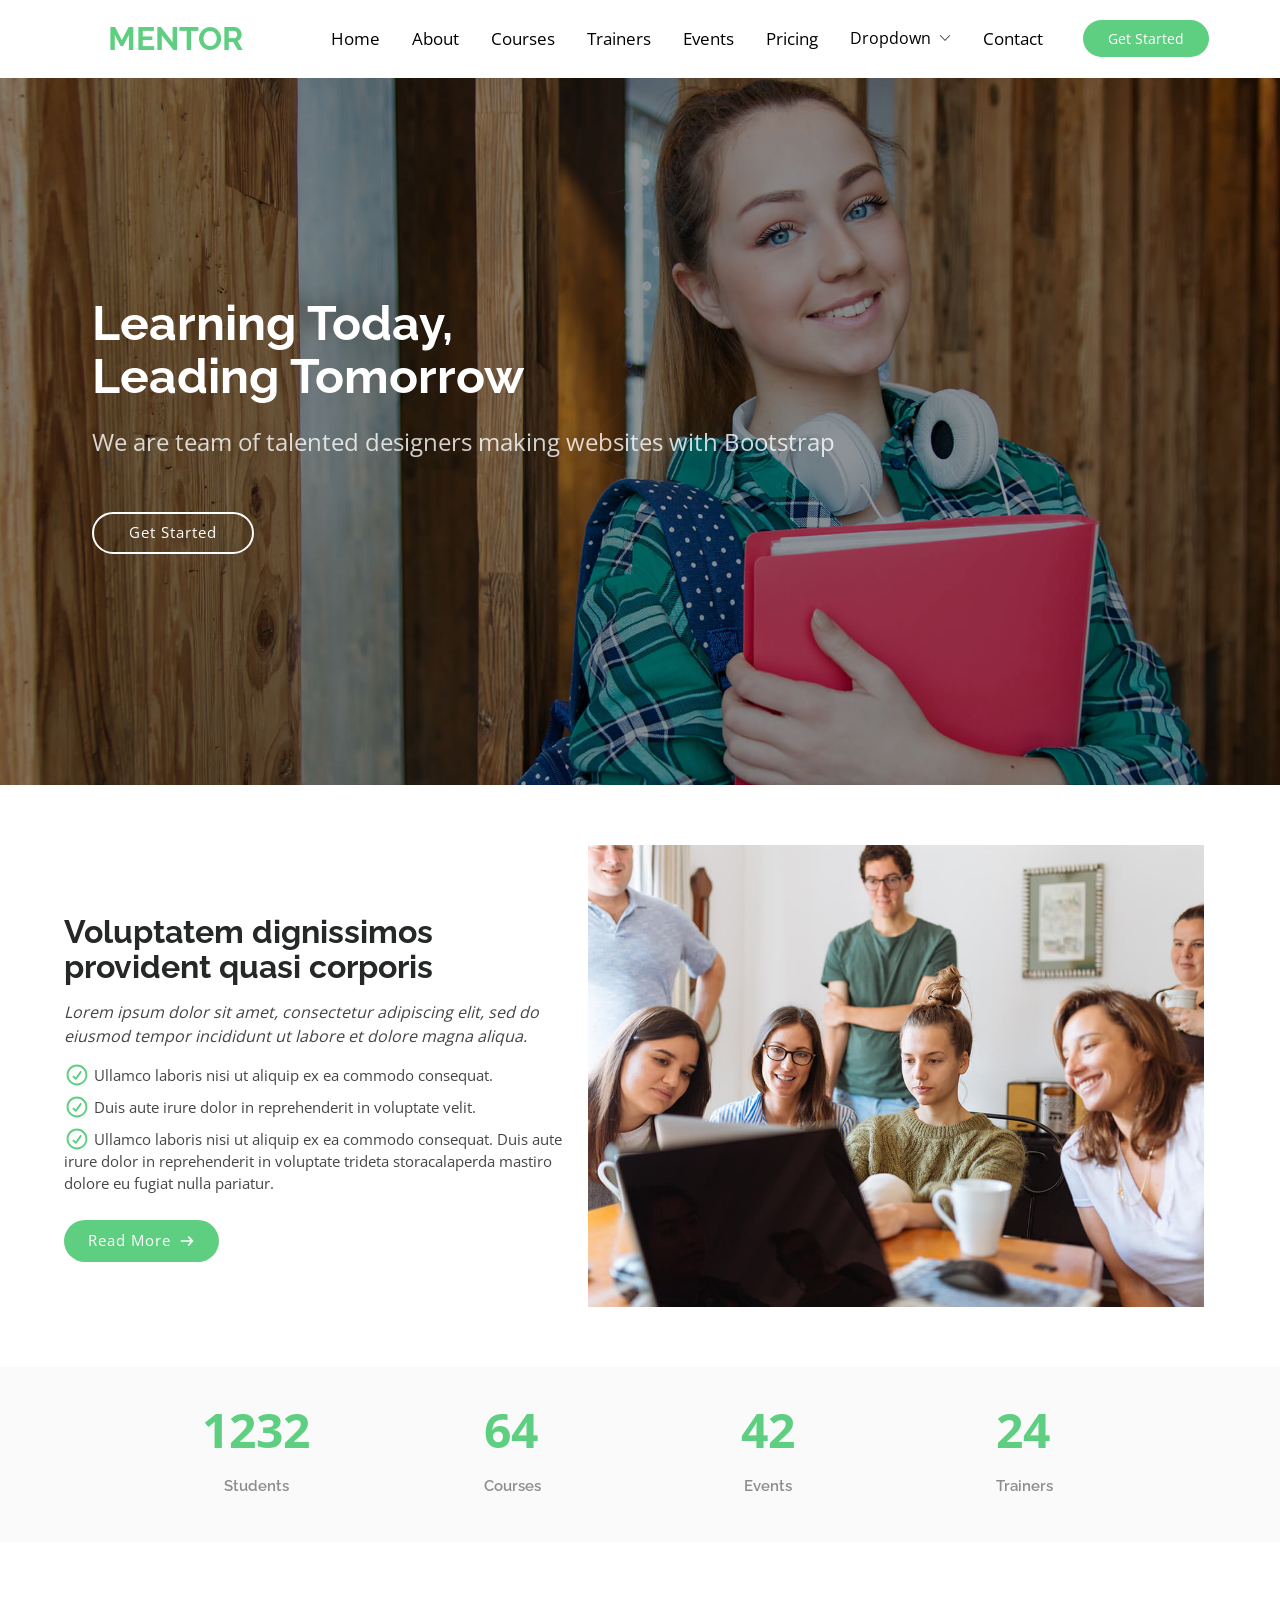
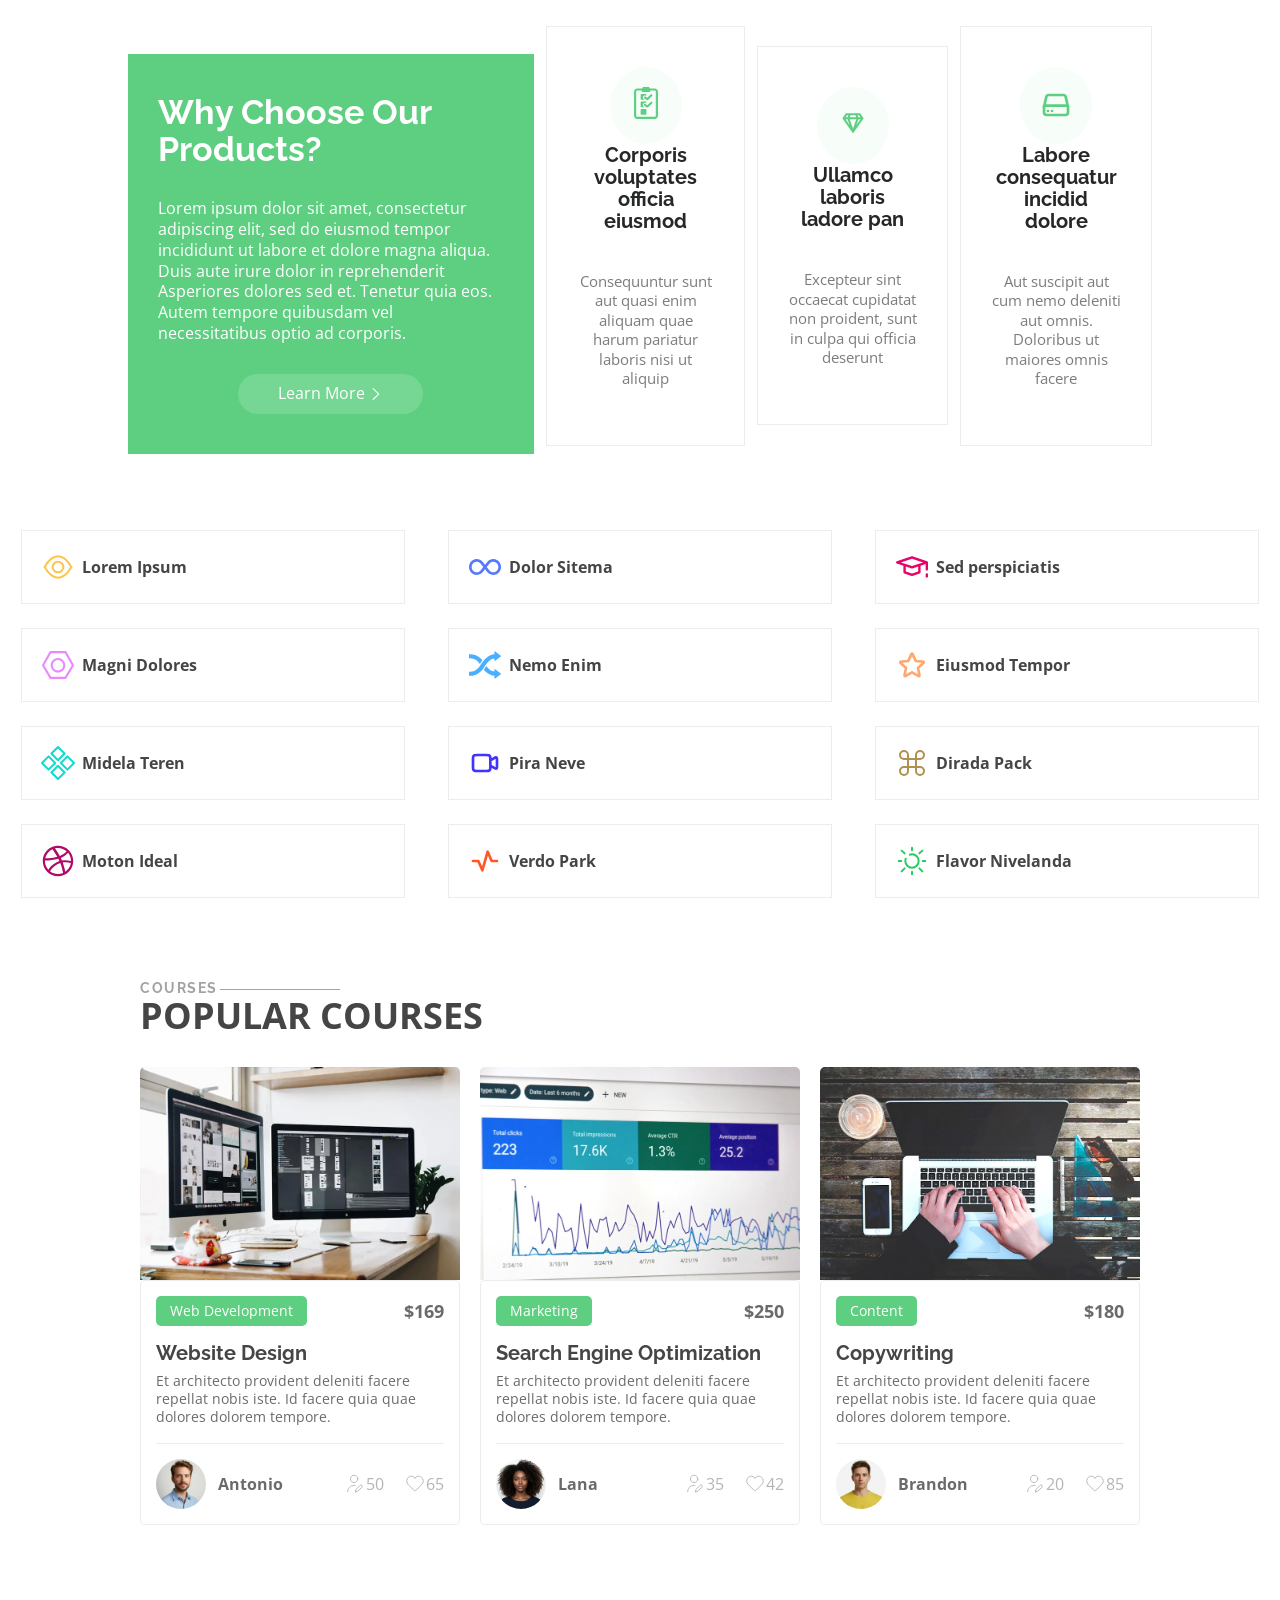
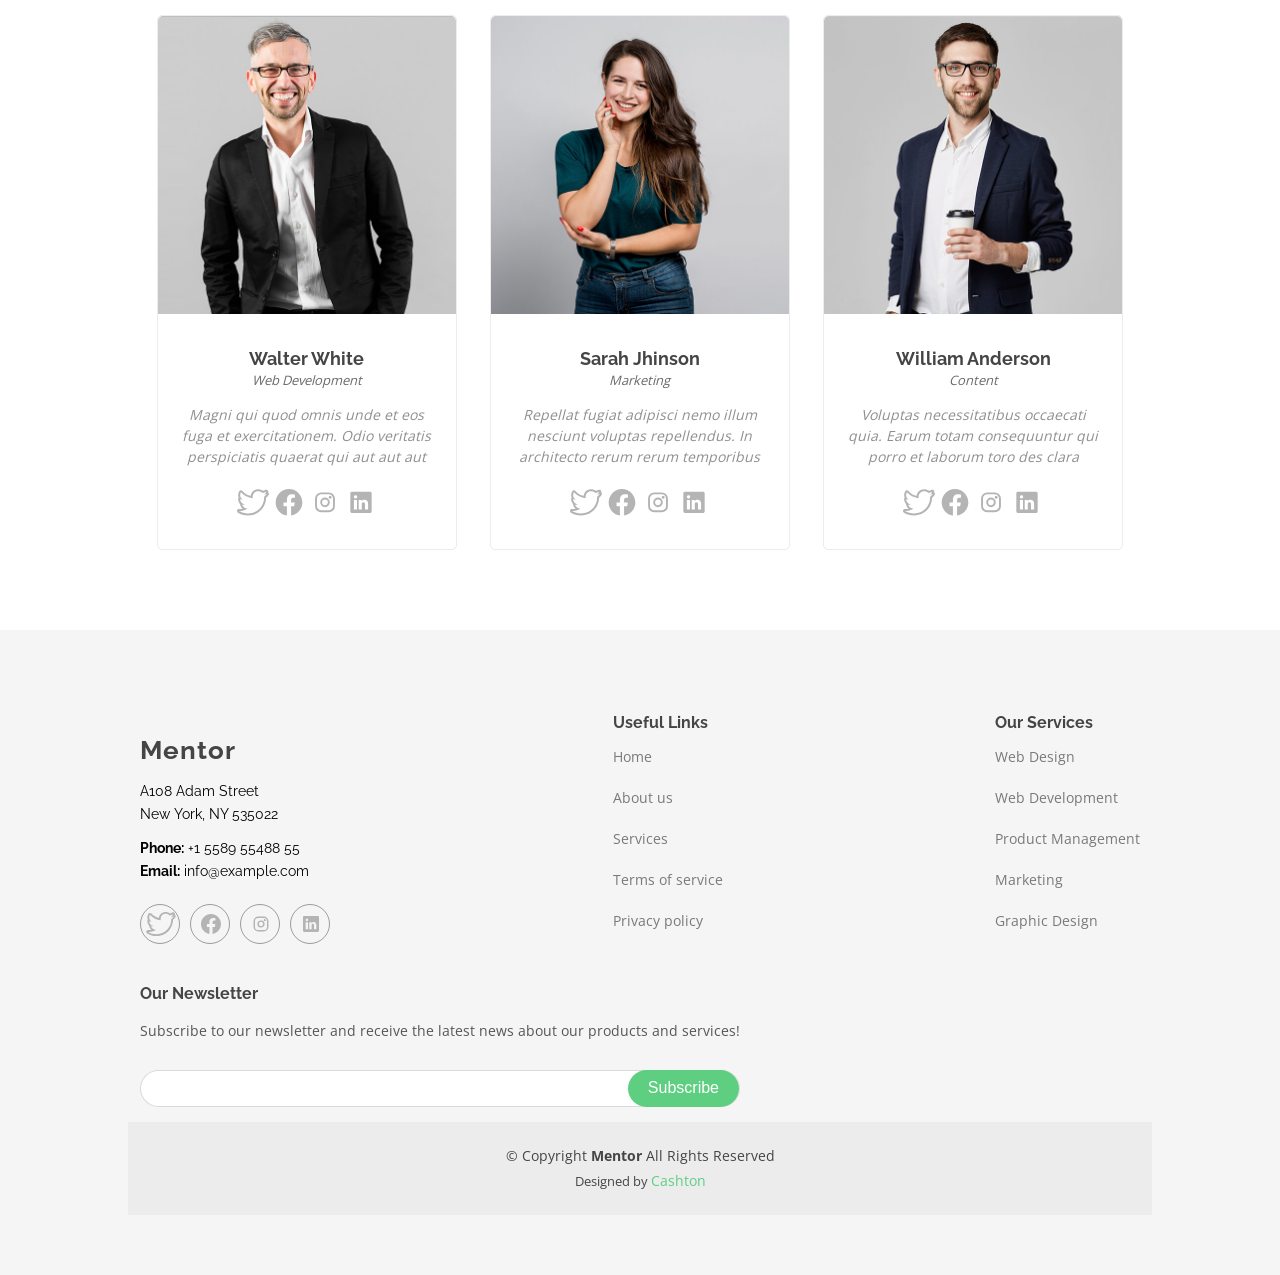
==== commit e4813536: "Footer" ====
--- a/index.html
+++ b/index.html
@@ -1125,50 +1125,144 @@
       </section>
     </main>
     <footer>
-      <div>
-        <div>
-          <span class="sitename">Mentor</span>
-          <p>A108 Adam Street</p>
-          <p>New York, NY 535022</p>
-          <p><strong>Phone:</strong> +1 5589 55488 55</p>
-          <p><strong>Email:</strong> info@example.com</p>
-          <div><i></i><i></i><i></i><i></i></div>
+      <div class="footer__wrapper">
+        <div class="footer__content">
+          <div>
+            <span>Mentor</span>
+            <div class="footer__contact-info">
+              <p>A108 Adam Street</p>
+              <p>New York, NY 535022</p>
+              <p><strong>Phone:</strong> +1 5589 55488 55</p>
+              <p><strong>Email:</strong> info@example.com</p>
+              <div class="footer__svgs">
+                <div>
+                  <svg
+                    fill="#b4b4b4"
+                    xmlns="http://www.w3.org/2000/svg"
+                    preserveAspectRatio="xMidYMid"
+                    width="18px"
+                    height="24px"
+                    viewBox="0 0 31.812 26"
+                  >
+                    <path
+                      d="M20.877,2.000 C22.519,2.000 24.382,2.652 25.426,3.738 C26.724,3.486 27.949,3.025 29.050,2.386 C28.625,3.687 27.718,4.779 26.540,5.469 C27.693,5.332 28.797,5.035 29.820,4.590 C29.054,5.707 28.087,6.690 26.971,7.477 C26.981,7.715 26.987,7.955 26.987,8.195 C26.987,15.562 21.445,24.000 10.939,24.000 C7.715,24.000 4.507,23.133 1.982,21.551 C2.428,21.605 2.883,21.631 3.343,21.631 C6.019,21.631 8.482,20.740 10.439,19.242 C7.937,19.199 5.827,17.586 5.103,15.373 C5.450,15.437 5.810,15.473 6.178,15.473 C6.696,15.473 7.203,15.406 7.681,15.277 C5.068,14.768 3.100,12.514 3.100,9.813 C3.100,9.787 3.100,9.764 3.100,9.740 C3.871,10.158 4.750,10.410 5.687,10.440 C4.154,9.437 3.147,7.734 3.147,5.799 C3.147,4.777 3.428,3.818 3.919,2.998 C6.735,6.367 10.945,8.588 15.693,8.822 C15.594,8.414 15.543,7.984 15.543,7.553 C15.543,4.473 17.721,2.000 20.877,2.000 M29.820,4.590 L29.825,4.590 M20.877,-0.000 C17.033,-0.000 14.060,2.753 13.614,6.552 C10.425,5.905 7.524,4.204 5.440,1.711 C5.061,1.257 4.503,0.998 3.919,0.998 C3.867,0.998 3.815,1.000 3.763,1.004 C3.123,1.055 2.547,1.413 2.216,1.966 C1.525,3.122 1.159,4.447 1.159,5.799 C1.159,6.700 1.321,7.579 1.625,8.400 C1.300,8.762 1.113,9.238 1.113,9.740 L1.113,9.813 C1.113,11.772 1.882,13.589 3.160,14.952 C3.087,15.294 3.103,15.655 3.215,15.998 C3.657,17.348 4.459,18.510 5.499,19.396 C4.800,19.552 4.079,19.631 3.343,19.631 C2.954,19.631 2.577,19.609 2.222,19.565 C2.141,19.556 2.061,19.551 1.981,19.551 C1.148,19.551 0.391,20.078 0.108,20.886 C-0.202,21.770 0.140,22.753 0.932,23.249 C3.764,25.023 7.318,26.000 10.939,26.000 C17.778,26.000 22.025,22.843 24.383,20.195 C27.243,16.984 28.907,12.718 28.972,8.455 C29.899,7.682 30.717,6.790 31.410,5.792 C31.661,5.458 31.810,5.041 31.810,4.590 C31.810,3.909 31.473,3.308 30.958,2.946 C31.181,2.176 30.925,1.342 30.303,0.833 C29.940,0.537 29.496,0.386 29.049,0.386 C28.708,0.386 28.365,0.474 28.056,0.654 C27.391,1.040 26.680,1.344 25.931,1.562 C24.555,0.592 22.688,-0.000 20.877,-0.000 L20.877,-0.000 Z"
+                    />
+                  </svg>
+                </div>
+                <div>
+                  <svg
+                    fill="#b4b4b4"
+                    width="18px"
+                    height="24px"
+                    viewBox="0 0 24 24"
+                    xmlns="http://www.w3.org/2000/svg"
+                  >
+                    <path
+                      d="M12 2.03998C6.5 2.03998 2 6.52998 2 12.06C2 17.06 5.66 21.21 10.44 21.96V14.96H7.9V12.06H10.44V9.84998C10.44 7.33998 11.93 5.95998 14.22 5.95998C15.31 5.95998 16.45 6.14998 16.45 6.14998V8.61998H15.19C13.95 8.61998 13.56 9.38998 13.56 10.18V12.06H16.34L15.89 14.96H13.56V21.96C15.9164 21.5878 18.0622 20.3855 19.6099 18.57C21.1576 16.7546 22.0054 14.4456 22 12.06C22 6.52998 17.5 2.03998 12 2.03998Z"
+                    />
+                  </svg>
+                </div>
+                <div>
+                  <svg
+                    width="18px"
+                    height="24px"
+                    viewBox="0 -0.5 25 25"
+                    fill="none"
+                    xmlns="http://www.w3.org/2000/svg"
+                  >
+                    <path
+                      fill-rule="evenodd"
+                      clip-rule="evenodd"
+                      d="M15.5 5H9.5C7.29086 5 5.5 6.79086 5.5 9V15C5.5 17.2091 7.29086 19 9.5 19H15.5C17.7091 19 19.5 17.2091 19.5 15V9C19.5 6.79086 17.7091 5 15.5 5Z"
+                      stroke="#b4b4b4"
+                      stroke-width="1.5"
+                      stroke-linecap="round"
+                      stroke-linejoin="round"
+                    />
+                    <path
+                      fill-rule="evenodd"
+                      clip-rule="evenodd"
+                      d="M12.5 15C10.8431 15 9.5 13.6569 9.5 12C9.5 10.3431 10.8431 9 12.5 9C14.1569 9 15.5 10.3431 15.5 12C15.5 12.7956 15.1839 13.5587 14.6213 14.1213C14.0587 14.6839 13.2956 15 12.5 15Z"
+                      stroke="#b4b4b4"
+                      stroke-width="1.5"
+                      stroke-linecap="round"
+                      stroke-linejoin="round"
+                    />
+                    <rect
+                      x="15.5"
+                      y="9"
+                      width="2"
+                      height="2"
+                      rx="1"
+                      transform="rotate(-90 15.5 9)"
+                      fill="#b4b4b4"
+                    />
+                    <rect
+                      x="16"
+                      y="8.5"
+                      width="1"
+                      height="1"
+                      rx="0.5"
+                      transform="rotate(-90 16 8.5)"
+                      stroke="#b4b4b4"
+                      stroke-linecap="round"
+                    />
+                  </svg>
+                </div>
+                <div>
+                  <svg
+                    width="18px"
+                    height="24px"
+                    viewBox="0 0 24 24"
+                    fill="none"
+                    xmlns="http://www.w3.org/2000/svg"
+                  >
+                    <path
+                      d="M18.72 3.99997H5.37C5.19793 3.99191 5.02595 4.01786 4.86392 4.07635C4.70189 4.13484 4.55299 4.22471 4.42573 4.34081C4.29848 4.45692 4.19537 4.59699 4.12232 4.75299C4.04927 4.909 4.0077 5.07788 4 5.24997V18.63C4.01008 18.9901 4.15766 19.3328 4.41243 19.5875C4.6672 19.8423 5.00984 19.9899 5.37 20H18.72C19.0701 19.9844 19.4002 19.8322 19.6395 19.5761C19.8788 19.32 20.0082 18.9804 20 18.63V5.24997C20.0029 5.08247 19.9715 4.91616 19.9078 4.76122C19.8441 4.60629 19.7494 4.466 19.6295 4.34895C19.5097 4.23191 19.3672 4.14059 19.2108 4.08058C19.0544 4.02057 18.8874 3.99314 18.72 3.99997ZM9 17.34H6.67V10.21H9V17.34ZM7.89 9.12997C7.72741 9.13564 7.5654 9.10762 7.41416 9.04768C7.26291 8.98774 7.12569 8.89717 7.01113 8.78166C6.89656 8.66615 6.80711 8.5282 6.74841 8.37647C6.6897 8.22474 6.66301 8.06251 6.67 7.89997C6.66281 7.73567 6.69004 7.57169 6.74995 7.41854C6.80986 7.26538 6.90112 7.12644 7.01787 7.01063C7.13463 6.89481 7.2743 6.80468 7.42793 6.74602C7.58157 6.68735 7.74577 6.66145 7.91 6.66997C8.07259 6.66431 8.2346 6.69232 8.38584 6.75226C8.53709 6.8122 8.67431 6.90277 8.78887 7.01828C8.90344 7.13379 8.99289 7.27174 9.05159 7.42347C9.1103 7.5752 9.13699 7.73743 9.13 7.89997C9.13719 8.06427 9.10996 8.22825 9.05005 8.3814C8.99014 8.53456 8.89888 8.6735 8.78213 8.78931C8.66537 8.90513 8.5257 8.99526 8.37207 9.05392C8.21843 9.11259 8.05423 9.13849 7.89 9.12997ZM17.34 17.34H15V13.44C15 12.51 14.67 11.87 13.84 11.87C13.5822 11.8722 13.3313 11.9541 13.1219 12.1045C12.9124 12.2549 12.7546 12.4664 12.67 12.71C12.605 12.8926 12.5778 13.0865 12.59 13.28V17.34H10.29V10.21H12.59V11.21C12.7945 10.8343 13.0988 10.5225 13.4694 10.3089C13.84 10.0954 14.2624 9.98848 14.69 9.99997C16.2 9.99997 17.34 11 17.34 13.13V17.34Z"
+                      fill="#b4b4b4"
+                    />
+                  </svg>
+                </div>
+              </div>
+            </div>
+          </div>
+            <div class="footer__links">
+              <h4>Useful Links</h4>
+              <ul>
+                <li><a href="#">Home</a></li>
+                <li><a href="#">About us</a></li>
+                <li><a href="#">Services</a></li>
+                <li><a href="#">Terms of service</a></li>
+                <li><a href="#">Privacy policy</a></li>
+              </ul>
+            </div>
+            <div class="footer__links">
+              <h4>Our Services</h4>
+              <ul>
+                <li><a href="#">Web Design</a></li>
+                <li><a href="#">Web Development</a></li>
+                <li><a href="#">Product Management</a></li>
+                <li><a href="#">Marketing</a></li>
+                <li><a href="#">Graphic Design</a></li>
+              </ul>
+            </div>
+          
+          <div class="footer__newsletter">
+            <h4>Our Newsletter</h4>
+            <p>
+              Subscribe to our newsletter and receive the latest news about our
+              products and services!
+            </p>
+            <div class="newsletter-form">
+              <input type="email" name="email"/>
+              <input type="submit" value="Subscribe" />
+            </div>
+          </div>
         </div>
-        <nav>
-          <div>
-            <h4>Useful Links</h4>
-            <ul>
-              <li><a href="#">Home</a></li>
-              <li><a href="#">About us</a></li>
-              <li><a href="#">Services</a></li>
-              <li><a href="#">Terms of service</a></li>
-              <li><a href="#">Privacy policy</a></li>
-            </ul>
-          </div>
-          <div>
-            <h4>Our Services</h4>
-            <ul>
-              <li><a href="#">Web Design</a></li>
-              <li><a href="#">Web Development</a></li>
-              <li><a href="#">Product Management</a></li>
-              <li><a href="#">Marketing</a></li>
-              <li><a href="#">Graphic Design</a></li>
-            </ul>
-          </div>
-        </nav>
-        <div>
-          <h4>Our Newsletter</h4>
-          <p>
-            Subscribe to our newsletter and receive the latest news about our
-            products and services!
-          </p>
-          <input type="email" name="" id="" />
-          <button type="submit">Subscribe</button>
+        <div class="credits">
+          <p>© Copyright<strong>&nbsp;Mentor&nbsp;</strong>All Rights Reserved</p>
+          <div><p>Designed by <a href="#">Cashton</a></p></div>
         </div>
-      </div>
-      <div class="credits">
-        <p>© Copyright<strong>Mentor</strong> All Rights Reserved</p>
-        <div><p>Designed by BootstrapMade</p></div>
       </div>
     </footer>
     <script src="/assets/js/main.js"></script>
--- a/assets/css/main.css
+++ b/assets/css/main.css
@@ -821,3 +821,142 @@
 /* ==================================================
                   Footer
 ================================================== */
+footer {
+  padding-top: 10px;
+  padding-bottom: 60px;
+  margin: 0 auto;
+  background-color: hsl(0, 0%, 96%);
+}
+.footer__wrapper {
+  max-width: 1024px;
+  margin: 0 auto;
+}
+.footer__content {
+  padding-top: 50px;
+  padding-inline: 12px;
+}
+.footer__content > :first-child span {
+  font-family: Raleway;
+  font-weight: 700;
+  font-size: 26px;
+  line-height: 39px;
+  letter-spacing: 1px;
+  color: var(--default-color);
+}
+.footer__contact-info {
+  padding-top: 12px;
+  font-family: Raleway;
+  font-size: 14px;
+  line-height: 21px;
+}
+.footer__contact-info p {
+  margin: 0;
+  margin-bottom: 5px;
+}
+.footer__contact-info > :nth-child(3) {
+  margin-top: 1rem;
+}
+.footer__svgs {
+  margin-top: 24px;
+  display: flex;
+  align-items: center;
+  justify-content: start;
+}
+.footer__svgs div {
+  display: grid;
+  place-items: center;
+  border: 1px solid color-mix(in srgb, var(--default-color), transparent 50%);
+  width: 40px;
+  height: 40px;
+  border-radius: 50%;
+  margin-right: 10px;
+}
+.footer__svgs svg {
+  width: 40px;
+}
+.footer__links {
+  margin-top: 24px;
+  margin-bottom: 30px;
+}
+.footer__links h4 {
+  color: var(--default-color);
+}
+.footer__links ul {
+  list-style: none;
+  padding: 0;
+  font-size: 14px;
+  line-height: 21px;
+  color: color-mix(in srgb, var(--default-color), transparent 30%);
+}
+.footer__links ul li {
+  padding-block: 10px;
+}
+.footer__links ul > :first-child {
+  padding: 0;
+  padding-bottom: 10px;
+}
+.footer__newsletter h4 {
+  color: var(--default-color);
+  padding-bottom: 12px;
+  margin-bottom: 8px;
+}
+.footer__newsletter p {
+  margin: 0;
+  margin-bottom: 16px;
+  color: color-mix(in srgb, var(--default-color), transparent 10%);
+}
+.newsletter-form {
+  margin-top: 30px;
+  margin-bottom: 15px;
+  padding: 6px 8px;
+  position: relative;
+  border-radius: 50px;
+  border: 1px solid color-mix(in srgb, var(--default-color), transparent 80%);
+  display: flex;
+  background-color: var(--surface-color);
+  transition: 0.3s;
+}
+.newsletter-form input[type="email"] {
+  border: 0;
+  padding: 4px 8px;
+  width: 100%;
+  background-color: var(--surface-color);
+  color: var(--default-color);
+}
+.newsletter-form input[type="submit"] {
+  border: 0;
+  font-size: 16px;
+  padding: 0 20px 2px 20px;
+  margin: -7px -8px -7px 0;
+  background: var(--accent-color);
+  color: var(--contrast-color);
+  transition: 0.3s;
+  border-radius: 50px;
+}
+.credits {
+  padding-top: 25px;
+  padding-bottom: 25px;
+  background-color: color-mix(in srgb, var(--default-color), transparent 95%);
+  text-align: center;
+  color: var(--default-color);
+}
+.credits p {
+  margin: 0;
+}
+.credits div p {
+  margin-top: 6px;
+  font-size: 13px;
+}
+.credits a {
+  color: var(--accent-color);
+  font-family: Open Sans;
+}
+@media (width >= 768px) {
+  .footer__content {
+    display: flex;
+    flex-wrap: wrap;
+    justify-content: space-between;
+    align-items: center;
+    flex: 1 1 120px;
+  }
+}
